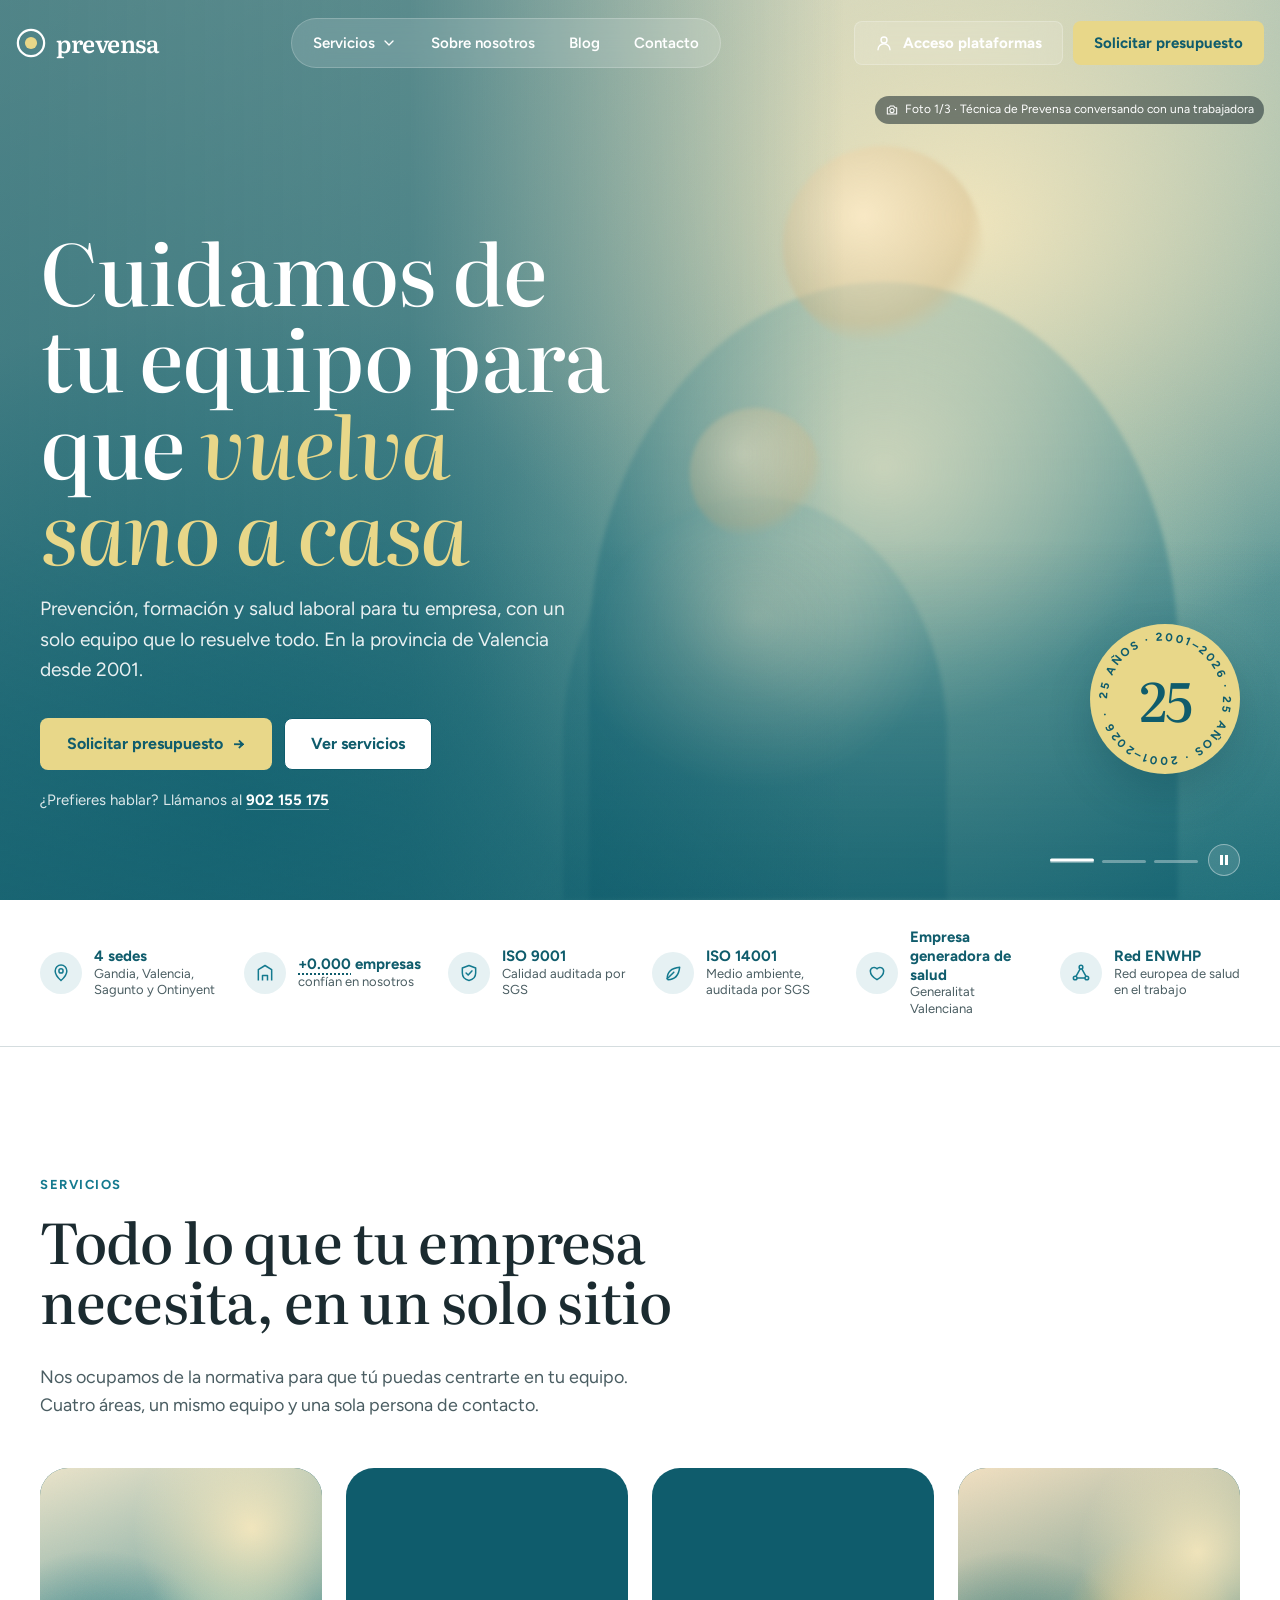
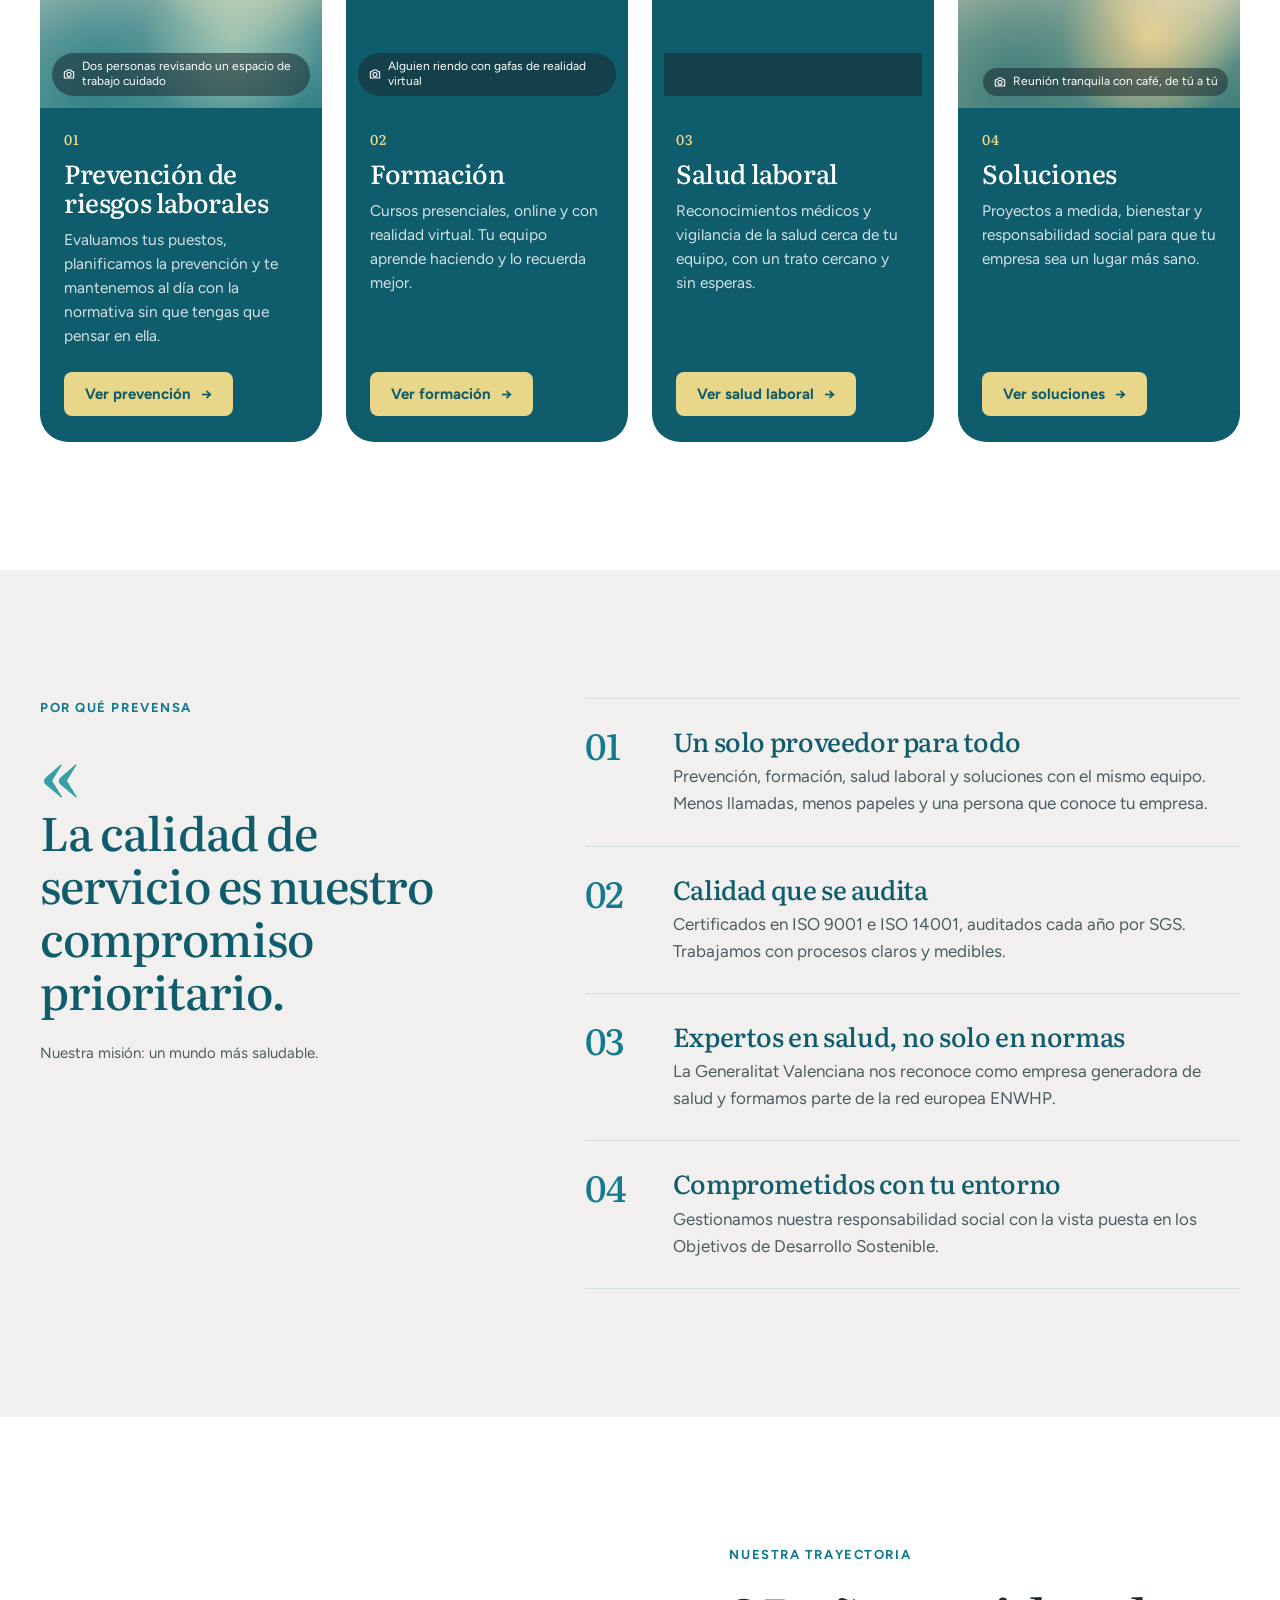
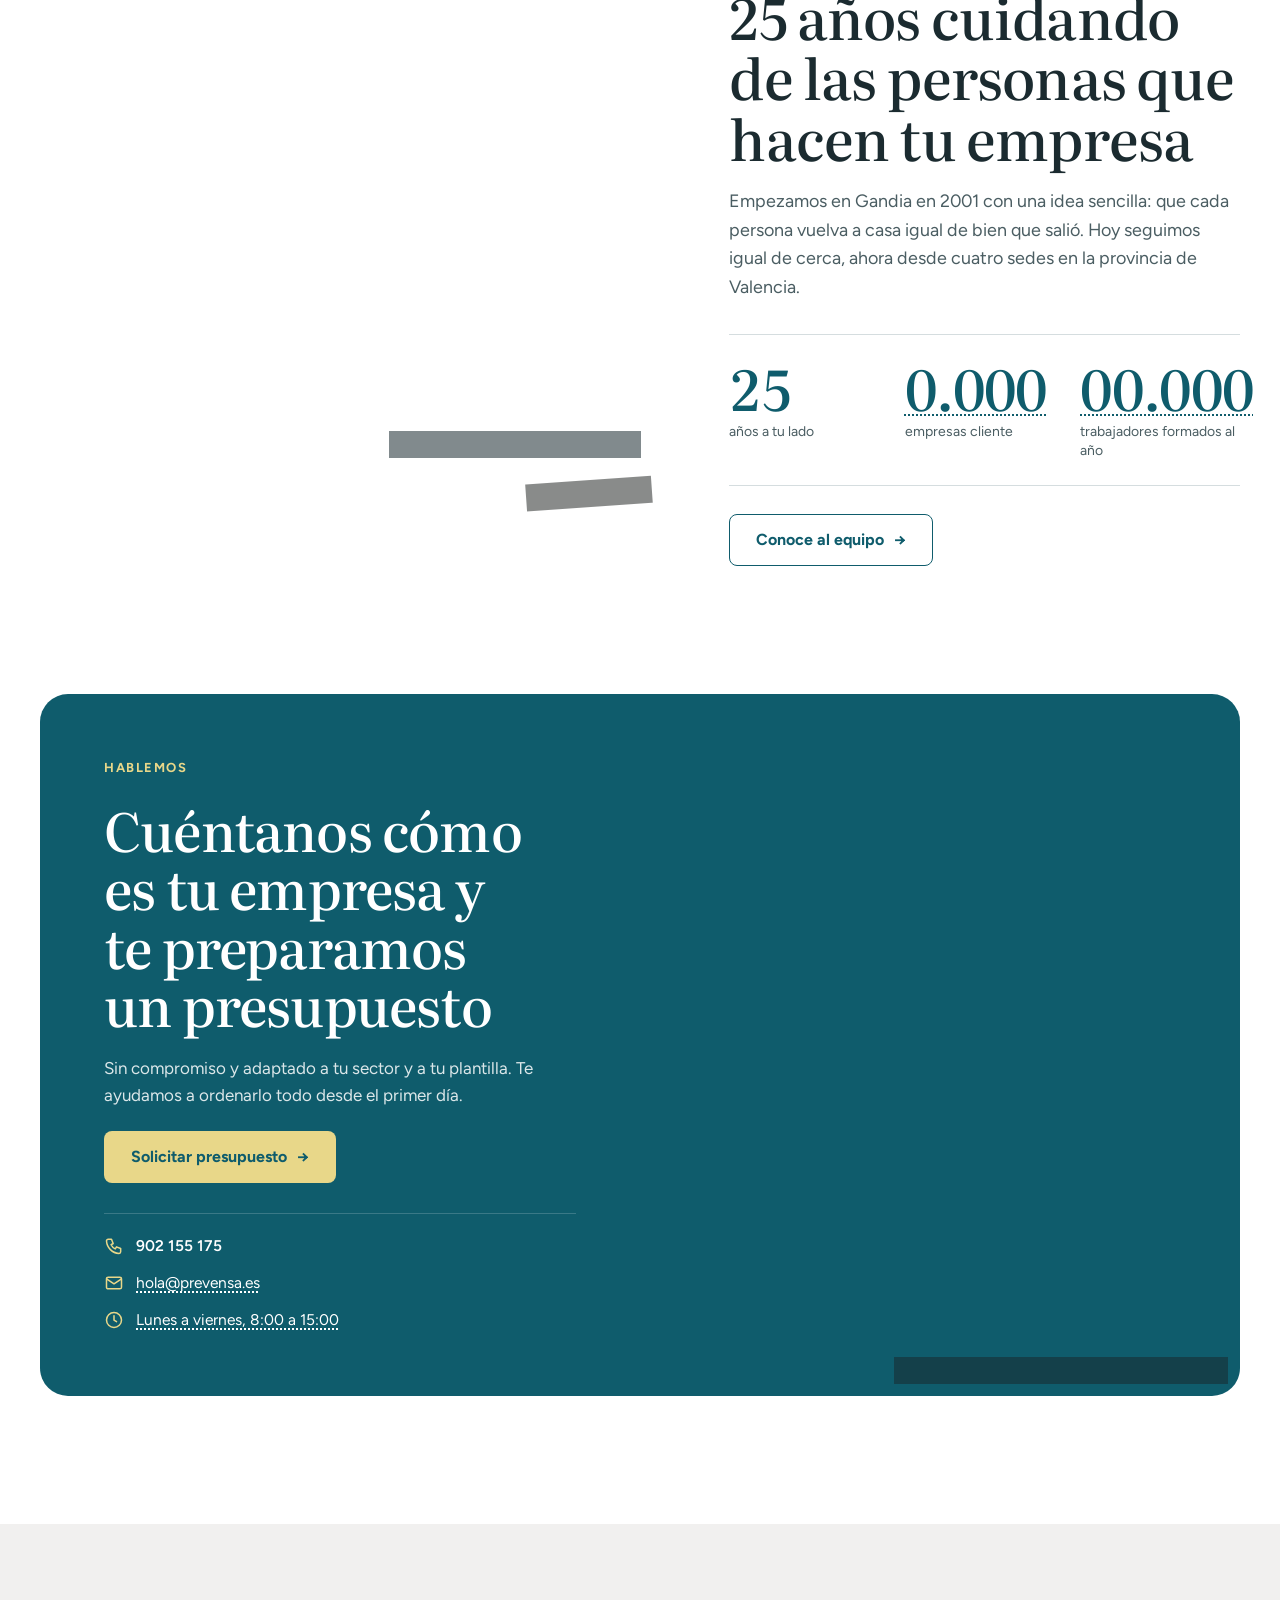
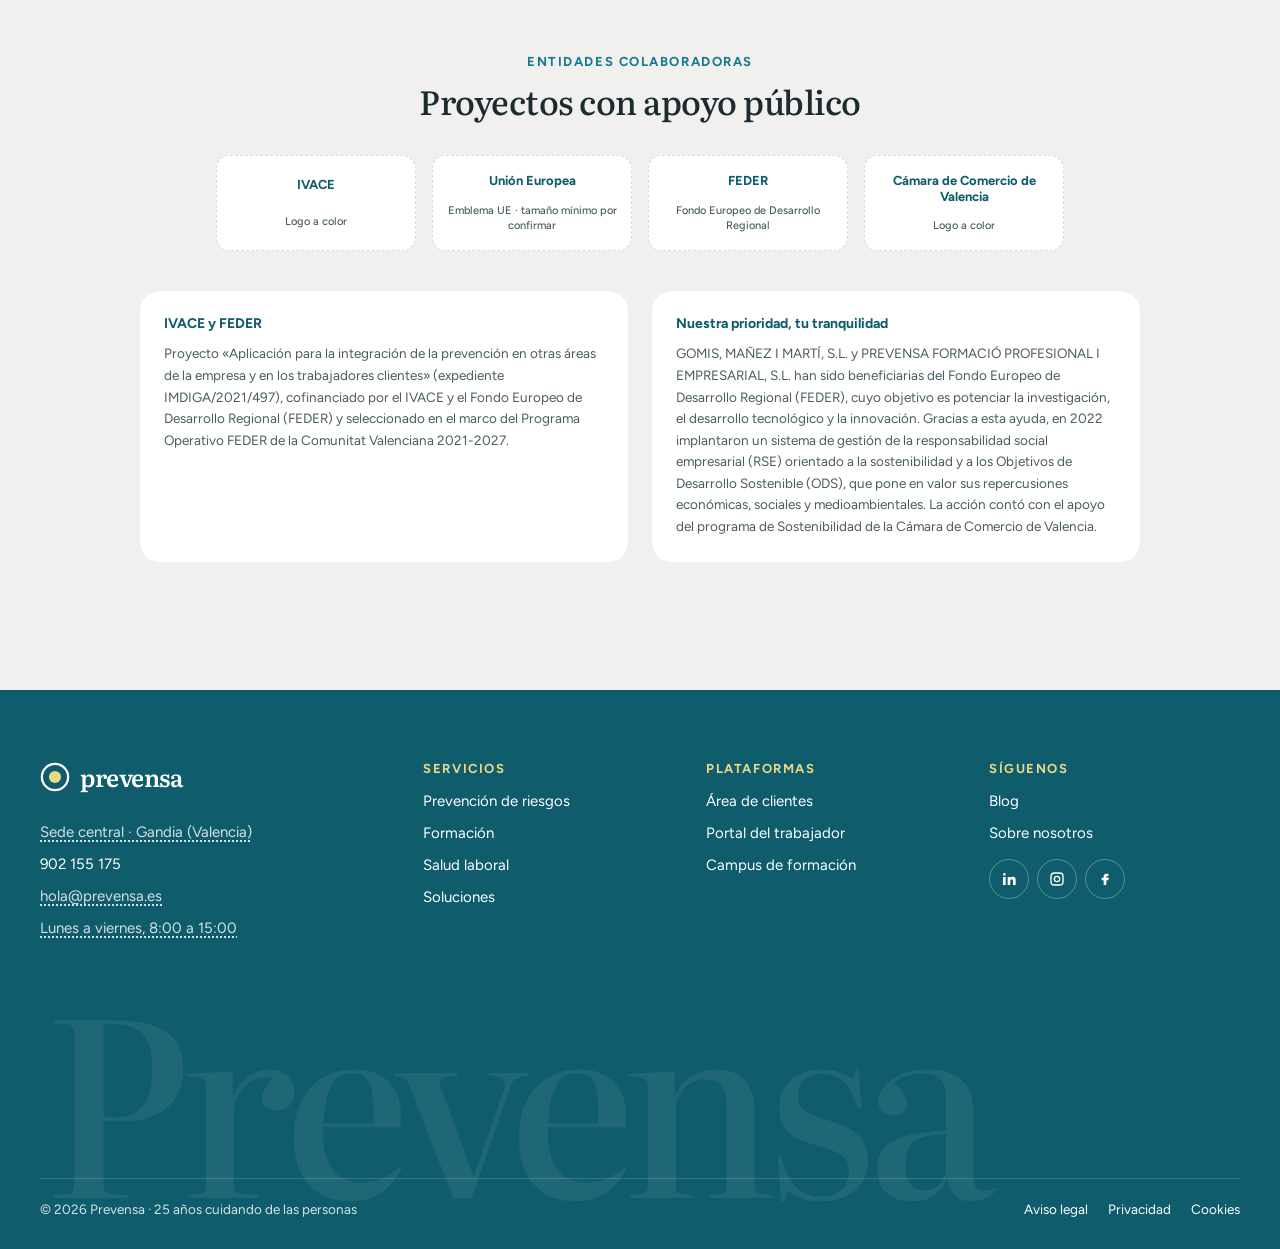
==== proyectos/prevensa/index.html @ 6b377a63 "Add Prevensa home prototype based on the new web briefing Nine-section home (header, hero carousel w" ====
<!doctype html>
<html lang="es">
<head>
<meta charset="utf-8">
<meta name="viewport" content="width=device-width, initial-scale=1, viewport-fit=cover">
<meta name="robots" content="noindex">
<title>Prevensa · Home</title>
<meta name="claude:viewport-fit-sides" content="cover">
<link rel="preconnect" href="https://fonts.googleapis.com">
<link rel="preconnect" href="https://fonts.gstatic.com" crossorigin>
<link rel="stylesheet" href="https://fonts.googleapis.com/css2?family=Literata:opsz,wght@7..72,400;7..72,500;7..72,600&family=Figtree:wght@400;500;600;700&display=swap">
<style>
/* Layout: full-bleed photo hero, then white/Hueso bands on a 1200px / 12-col grid; Petróleo blocks close the page.
   Single, brand-fixed light look (the client palette is the spec), so no dark variant. */
:root{
  --petroleo:#0F5C6C; --oceano:#147A8F; --turquesa:#359FA5; --lima:#E8D789;
  --hueso:#F1F0EF; --blanco:#FFFFFF; --texto:#1B2B30;
  --petroleo-press:#0B4652; --lima-hover:#F0E3A6; --lima-press:#DCC867;
  --azul-claro:#E6F1F3; --azul-claro-2:#CFE5E9; --texto-suave:#4A5D62;
  --linea:#D5DDDF;
  --serif:"Arpona", "Literata", Georgia, "Times New Roman", serif;
  --sans:"ArponaSans", "Figtree", system-ui, -apple-system, "Segoe UI", sans-serif;
  --r-lg:28px; --r-md:20px; --r-btn:8px;
  --wrap:1200px; --gut:24px;
  --ease:cubic-bezier(.22,.8,.24,1);
  color-scheme:light;
}
*,*::before,*::after{box-sizing:border-box}
html{scroll-behavior:smooth}
body{margin:0;background:var(--blanco);color:var(--texto);font-family:var(--sans);font-size:17px;line-height:1.6;-webkit-font-smoothing:antialiased;overflow-x:hidden}
img{max-width:100%;display:block}
a{color:inherit}
h1,h2,h3,.serif{font-family:var(--serif);font-weight:500;letter-spacing:-.015em;text-wrap:balance;margin:0;line-height:1.08}
p{margin:0}
.wrap{max-width:calc(var(--wrap) + 2*max(16px, env(safe-area-inset-left,0px)));margin:0 auto;padding-left:max(16px, env(safe-area-inset-left,0px));padding-right:max(16px, env(safe-area-inset-right,0px))}
.eyebrow{font-size:13px;font-weight:700;letter-spacing:.12em;text-transform:uppercase;color:var(--oceano)}
.section{padding-block:clamp(72px,10vw,128px)}
.h2{font-size:clamp(34px,4.6vw,56px)}
.lead{font-size:clamp(17px,1.4vw,19px);color:var(--texto-suave);max-width:58ch}
:focus-visible{outline:2px solid var(--turquesa);outline-offset:3px}
.sr-only{position:absolute;width:1px;height:1px;overflow:hidden;clip:rect(0 0 0 0);white-space:nowrap}
.tbd{text-decoration:underline dotted 1.5px;text-underline-offset:4px;cursor:help}

/* ---------- Buttons ---------- */
.btn{--h:44px;display:inline-flex;align-items:center;justify-content:center;gap:10px;height:var(--h);padding:0 20px;border-radius:var(--r-btn);border:1.5px solid transparent;font:700 15px/1 var(--sans);text-decoration:none;cursor:pointer;white-space:nowrap;transition:background-color .2s, border-color .2s, color .2s, transform .2s var(--ease)}
.btn--lg{--h:52px;padding:0 26px;font-size:16px}
.btn .arr{transition:transform .25s var(--ease)}
.btn:hover .arr{transform:translateX(4px)}
.btn--primary{background:var(--oceano);color:#fff}
.btn--primary:hover{background:var(--petroleo)}
.btn--primary:active{background:var(--petroleo-press)}
.btn--secondary{background:#fff;color:var(--petroleo);border-color:var(--petroleo)}
.btn--secondary:hover{background:var(--azul-claro)}
.btn--secondary:active{background:var(--azul-claro-2)}
.btn--lima{background:var(--lima);color:var(--petroleo)}
.btn--lima:hover{background:var(--lima-hover)}
.btn--lima:active{background:var(--lima-press)}
.btn--glass{background:rgba(255,255,255,.14);color:#fff;-webkit-backdrop-filter:blur(14px);backdrop-filter:blur(14px);border-color:rgba(255,255,255,.22)}
.btn--glass:hover{background:rgba(255,255,255,.24)}
.btn--glass:active{background:rgba(255,255,255,.32)}
.btn:disabled,.btn[aria-disabled="true"]{opacity:.45;cursor:not-allowed}
.link{color:var(--petroleo);font-weight:700;text-decoration:none;background:linear-gradient(var(--oceano),var(--oceano)) 0 100%/0 2px no-repeat;transition:background-size .3s var(--ease)}
.link:hover{background-size:100% 2px}

/* ---------- Photo placeholders (swap for <img> after the shoot) ---------- */
.ph{position:relative;overflow:hidden;isolation:isolate;
  background:
    radial-gradient(60% 70% at var(--sx,75%) var(--sy,25%), rgba(255,236,190,.85), rgba(255,236,190,0) 70%),
    radial-gradient(45% 60% at var(--bx,68%) var(--by,70%), var(--c3,#8FB7A4), transparent 70%),
    radial-gradient(70% 80% at 20% 90%, var(--c2,#3E8C8E), transparent 70%),
    linear-gradient(160deg, var(--c1,#CFD9C8), var(--c2,#3E8C8E));}
.ph::after{content:"";position:absolute;inset:0;z-index:-1;opacity:.18;mix-blend-mode:soft-light;
  background-image:url("data:image/svg+xml,%3Csvg xmlns='http://www.w3.org/2000/svg' width='160' height='160'%3E%3Cfilter id='n'%3E%3CfeTurbulence type='fractalNoise' baseFrequency='.9' numOctaves='2'/%3E%3C/filter%3E%3Crect width='100%25' height='100%25' filter='url(%23n)'/%3E%3C/svg%3E")}
.ph-tag{position:absolute;right:12px;bottom:12px;z-index:2;display:flex;align-items:center;gap:6px;max-width:calc(100% - 24px);padding:6px 10px;border-radius:999px;background:rgba(27,43,48,.55);color:#fff;font-size:12px;line-height:1.3;-webkit-backdrop-filter:blur(8px);backdrop-filter:blur(8px)}
.ph-tag svg{flex:none}
.tone-a{--c1:#E9E2C8;--c2:#2F7F86;--c3:#9CC3B0}
.tone-b{--c1:#F2E7C4;--c2:#5E9A8A;--c3:#D9CB86;--sx:30%;--sy:20%}
.tone-c{--c1:#D7E6E4;--c2:#1F6E7E;--c3:#7FB8B3;--sx:80%;--sy:15%}
.tone-d{--c1:#F1DFC0;--c2:#3D7C78;--c3:#E1C98A;--sx:85%;--sy:35%}
.tone-e{--c1:#F4D9A8;--c2:#2B6D72;--c3:#E8B985;--sx:70%;--sy:55%}

/* ---------- 01 Header ---------- */
body::before{content:"";position:fixed;inset:0 0 auto;height:env(safe-area-inset-top,0px);z-index:60;background:var(--petroleo)}
.hdr{position:fixed;top:env(safe-area-inset-top,0px);left:0;right:0;z-index:50;transition:background-color .35s, box-shadow .35s, padding .35s}
.hdr .wrap{max-width:calc(1360px + 2*max(16px, env(safe-area-inset-left,0px)));display:flex;align-items:center;justify-content:space-between;gap:16px;padding-block:18px;transition:padding .35s}
.hdr.is-solid{background:rgba(15,92,108,.92);-webkit-backdrop-filter:blur(14px);backdrop-filter:blur(14px);box-shadow:0 8px 30px rgba(11,70,82,.18)}
.hdr.is-solid .wrap{padding-block:10px}
.logo{display:inline-flex;align-items:center;gap:10px;color:#fff;text-decoration:none;font:600 24px/1 var(--serif);letter-spacing:-.02em}
.logo svg{width:30px;height:30px}
.nav-pill{display:flex;gap:2px;padding:5px;border-radius:999px;background:rgba(255,255,255,.14);-webkit-backdrop-filter:blur(14px);backdrop-filter:blur(14px);border:1px solid rgba(255,255,255,.2)}
.nav-pill > a,.nav-pill > .dd > button{display:inline-flex;align-items:center;gap:6px;height:38px;padding:0 16px;border-radius:999px;color:#fff;text-decoration:none;font:600 15px/1 var(--sans);background:none;border:0;cursor:pointer;transition:background-color .2s}
.nav-pill > a:hover,.nav-pill > .dd > button:hover,.nav-pill .dd.open > button{background:rgba(255,255,255,.18)}
.hdr-actions{display:flex;align-items:center;gap:10px}
.dd{position:relative}
.dd .chev{transition:transform .25s}
.dd.open .chev{transform:rotate(180deg)}
.dd-panel{position:absolute;top:calc(100% + 10px);left:50%;min-width:290px;padding:8px;border-radius:16px;background:#fff;color:var(--texto);box-shadow:0 20px 50px rgba(11,70,82,.25);opacity:0;visibility:hidden;transform:translate(-50%,-6px);transition:opacity .2s, transform .25s var(--ease), visibility .2s}
.dd-panel.right{left:auto;right:0;transform:translateY(-6px)}
.dd.open .dd-panel{opacity:1;visibility:visible;transform:translate(-50%,0)}
.dd.open .dd-panel.right{transform:translateY(0)}
.dd-panel a{display:flex;gap:12px;align-items:flex-start;padding:10px 12px;border-radius:10px;text-decoration:none;transition:background-color .2s}
.dd-panel a:hover{background:var(--hueso)}
.dd-panel strong{display:block;font-size:15px;color:var(--petroleo)}
.dd-panel small{display:block;font-size:13px;color:var(--texto-suave);line-height:1.4}
.dd-dot{flex:none;width:10px;height:10px;margin-top:6px;border-radius:50%;background:var(--turquesa)}
.mob-only{display:none}
.icon-btn{width:44px;padding:0}

/* mobile menu */
.mnav{position:fixed;inset:0;z-index:70;background:var(--petroleo);color:#fff;display:flex;flex-direction:column;padding:calc(env(safe-area-inset-top,0px) + 18px) max(16px, env(safe-area-inset-right,0px)) calc(env(safe-area-inset-bottom,0px) + 24px) max(16px, env(safe-area-inset-left,0px));clip-path:circle(0 at calc(100% - 40px) 40px);transition:clip-path .6s var(--ease);visibility:hidden}
.mnav.open{clip-path:circle(150% at calc(100% - 40px) 40px);visibility:visible}
.mnav-top{display:flex;justify-content:space-between;align-items:center}
.mnav ul{list-style:none;margin:40px 0 0;padding:0;display:grid;gap:4px}
.mnav ul a{display:block;padding:8px 0;color:#fff;text-decoration:none;font:500 32px/1.15 var(--serif)}
.mnav .sub{font:500 16px/1.5 var(--sans);color:rgba(255,255,255,.75);padding:4px 0 4px 16px}
.mnav-foot{margin-top:auto;display:grid;gap:10px}

/* ---------- 02 Hero ---------- */
.hero{position:relative;min-height:max(620px, min(100svh, 920px));color:#fff;overflow:hidden;background:var(--petroleo)}
.slide{position:absolute;inset:0;clip-path:circle(0% at var(--ox,78%) var(--oy,62%))}
.slide.is-active{clip-path:circle(150% at var(--ox,78%) var(--oy,62%));z-index:1}
.slide.is-entering{z-index:2;animation:reveal 1.3s var(--ease) forwards}
@keyframes reveal{from{clip-path:circle(0% at var(--ox,78%) var(--oy,62%))}to{clip-path:circle(150% at var(--ox,78%) var(--oy,62%))}}
.slide .ph{position:absolute;inset:0;transform:scale(1.08);transition:transform 7s linear}
.slide.is-active .ph,.slide.is-entering .ph{transform:scale(1)}
.slide .ph-tag{bottom:auto;top:calc(env(safe-area-inset-top,0px) + 96px);right:max(16px, env(safe-area-inset-right,0px))}
/* stand-in "subject" on the right of each hero placeholder */
.subj{position:absolute;right:8%;bottom:0;width:min(46vw,620px);aspect-ratio:1/1.05;border-radius:50% 50% 0 0/60% 60% 0 0;background:radial-gradient(70% 60% at 50% 30%, rgba(255,240,205,.55), rgba(255,240,205,0) 70%), linear-gradient(180deg, rgba(20,122,143,.25), rgba(15,92,108,.45));filter:blur(2px)}
.subj::before{content:"";position:absolute;left:50%;top:-22%;width:34%;aspect-ratio:1;transform:translateX(-50%);border-radius:50%;background:radial-gradient(circle at 40% 35%, rgba(255,236,200,.75), rgba(214,188,140,.45) 60%, rgba(214,188,140,0) 72%)}
.subj.two{right:26%;width:min(30vw,420px);opacity:.8}
.veil{position:absolute;inset:0;z-index:3;pointer-events:none;background:linear-gradient(90deg, rgba(15,92,108,.70) 0%, rgba(15,92,108,.62) 32%, rgba(15,92,108,0) 66%), linear-gradient(0deg, rgba(15,92,108,.45), rgba(15,92,108,0) 40%)}
.hero-inner{position:relative;z-index:4;min-height:inherit;display:flex;flex-direction:column;justify-content:flex-end}
.hero-inner .wrap{width:100%;padding-block:150px clamp(48px,7vw,88px)}
.hero h1{font-size:clamp(44px,6.6vw,92px);max-width:13ch;line-height:1.02}
.hero h1 em{font-style:italic;color:var(--lima)}
.hero-sub{margin-top:22px;font-size:clamp(17px,1.5vw,20px);max-width:44ch;color:rgba(255,255,255,.9)}
.hero-ctas{margin-top:32px;display:flex;flex-wrap:wrap;gap:12px}
.hero-phone{margin-top:18px;font-size:15px;color:rgba(255,255,255,.85)}
.hero-phone a{color:#fff;font-weight:700;text-decoration:none;border-bottom:1px solid rgba(255,255,255,.4)}
.hero-ctrl{position:absolute;z-index:5;left:0;right:0;bottom:24px;pointer-events:none}
.hero-ctrl .wrap{display:flex;justify-content:flex-end;align-items:center;gap:10px}
.dots{display:flex;gap:8px;pointer-events:auto}
.dots button{position:relative;width:44px;height:28px;border:0;background:none;cursor:pointer;padding:0}
.dots button::before{content:"";position:absolute;left:0;right:0;top:50%;height:3px;border-radius:3px;background:rgba(255,255,255,.35)}
.dots button span{position:absolute;left:0;top:50%;height:3px;width:0;border-radius:3px;background:#fff;transform:translateY(-50%)}
.dots button.on span{animation:fill var(--dur,6.5s) linear forwards}
.hero.paused .dots button.on span{animation-play-state:paused}
@keyframes fill{to{width:100%}}
.pause{pointer-events:auto;width:32px;height:32px;border-radius:50%;border:1px solid rgba(255,255,255,.4);background:rgba(255,255,255,.12);color:#fff;display:grid;place-items:center;cursor:pointer}
.seal{position:absolute;z-index:5;right:max(24px, calc((100vw - 1200px)/2));bottom:clamp(90px,14vh,150px);width:150px;height:150px;border-radius:50%;background:var(--lima);color:var(--petroleo);display:grid;place-items:center;box-shadow:0 18px 40px rgba(11,70,82,.3)}
.seal svg{position:absolute;inset:0;width:100%;height:100%;animation:spin 22s linear infinite}
.seal svg text{font:700 11.5px var(--sans);letter-spacing:.2em;fill:var(--petroleo);text-transform:uppercase}
.seal b{font:500 54px/1 var(--serif);letter-spacing:-.04em}
@keyframes spin{to{transform:rotate(360deg)}}

/* ---------- 03 Trust strip ---------- */
.trust{border-bottom:1px solid var(--linea)}
.trust ul{list-style:none;margin:0;padding:28px 0;display:grid;grid-template-columns:repeat(6,minmax(0,1fr));gap:24px}
.trust li{display:flex;gap:12px;align-items:center;min-width:0}
.trust .ic{flex:none;width:42px;height:42px;border-radius:50%;display:grid;place-items:center;background:var(--azul-claro);color:var(--oceano)}
.trust strong{display:block;font-size:15px;line-height:1.25;color:var(--petroleo)}
.trust small{display:block;font-size:13px;line-height:1.3;color:var(--texto-suave)}

/* ---------- 04 Services ---------- */
.sec-head{display:flex;justify-content:space-between;align-items:flex-end;gap:32px;flex-wrap:wrap;margin-bottom:48px}
.sec-head > div{display:grid;gap:14px;min-width:0}
.cards{display:grid;grid-template-columns:repeat(4,minmax(0,1fr));gap:var(--gut)}
.card{display:flex;flex-direction:column;border-radius:var(--r-lg);overflow:hidden;background:var(--petroleo);color:#fff;transition:transform .45s var(--ease), box-shadow .45s var(--ease)}
.card:hover{transform:translateY(-6px);box-shadow:0 24px 50px rgba(11,70,82,.22)}
.card-img{aspect-ratio:4/3.4;overflow:hidden}
.card-img .ph{width:100%;height:100%;transition:transform .8s var(--ease)}
.card:hover .card-img .ph{transform:scale(1.06)}
.card-body{flex:1;display:flex;flex-direction:column;gap:12px;padding:24px 24px 26px}
.card-body .num{font:500 14px/1 var(--serif);color:var(--lima);letter-spacing:.04em}
.card h3{font-size:26px;line-height:1.12}
.card p{font-size:15.5px;color:rgba(255,255,255,.82);line-height:1.55}
.card .btn{margin-top:auto;align-self:flex-start}
.card-body > p{margin-bottom:12px}

/* ---------- 05 Why ---------- */
.why{background:var(--hueso)}
.why-grid{display:grid;grid-template-columns:5fr 7fr;gap:clamp(40px,6vw,96px);align-items:start}
.quote{position:sticky;top:110px;display:grid;gap:24px}
.quote blockquote{margin:0;font:500 clamp(32px,3.6vw,48px)/1.15 var(--serif);letter-spacing:-.02em;color:var(--petroleo);text-wrap:balance}
.quote blockquote::before{content:"«";display:block;font-size:1.8em;line-height:.6;color:var(--turquesa);margin-bottom:12px}
.quote cite{font-style:normal;font-size:15px;color:var(--texto-suave)}
.diffs{list-style:none;margin:0;padding:0;display:grid;gap:0;counter-reset:d}
.diffs li{display:grid;grid-template-columns:72px 1fr;gap:16px;padding:28px 0;border-top:1px solid var(--linea);counter-increment:d}
.diffs li:last-child{border-bottom:1px solid var(--linea)}
.diffs li::before{content:counter(d,decimal-leading-zero);font:500 36px/1 var(--serif);color:var(--oceano)}
.diffs h3{font-size:26px;margin-bottom:8px;color:var(--petroleo)}
.diffs p{color:var(--texto-suave);max-width:52ch}

/* ---------- 06 Trajectory ---------- */
.traj-grid{display:grid;grid-template-columns:6fr 5fr;gap:clamp(40px,6vw,96px);align-items:center}
.traj-media{position:relative;padding:0 0 60px 0}
.traj-media .main{aspect-ratio:5/4;border-radius:var(--r-lg)}
.traj-media .old{position:absolute;right:-12px;bottom:0;width:44%;aspect-ratio:1;border-radius:var(--r-md);border:8px solid #fff;box-shadow:0 20px 40px rgba(11,70,82,.2);transform:rotate(-4deg);filter:sepia(.55) saturate(.7);transition:transform .6s var(--ease)}
.traj-media:hover .old{transform:rotate(0deg) translateY(-8px)}
.traj-media .old .ph-tag{font-size:11px}
.year-chip{position:absolute;left:20px;top:20px;padding:6px 12px;border-radius:999px;background:#fff;color:var(--petroleo);font:600 14px/1 var(--serif)}
.traj-copy{display:grid;gap:20px}
.stats{display:grid;grid-template-columns:repeat(3,minmax(0,1fr));gap:16px;margin:12px 0 8px;padding:24px 0;border-top:1px solid var(--linea);border-bottom:1px solid var(--linea)}
.stats div{min-width:0}
.stats b{display:block;font:500 clamp(40px,4.4vw,56px)/1 var(--serif);color:var(--petroleo);letter-spacing:-.03em;font-variant-numeric:tabular-nums}
.stats span{display:block;margin-top:8px;font-size:14px;line-height:1.35;color:var(--texto-suave)}

/* ---------- 07 CTA ---------- */
.cta{padding-block:0 clamp(72px,10vw,128px)}
.cta-box{display:grid;grid-template-columns:1fr 1fr;border-radius:var(--r-lg);overflow:hidden;background:var(--petroleo);color:#fff}
.cta-copy{padding:clamp(32px,5vw,72px);display:flex;flex-direction:column;gap:22px}
.cta-copy .eyebrow{color:var(--lima)}
.cta-copy h2{font-size:clamp(34px,4.2vw,54px)}
.cta-copy p{color:rgba(255,255,255,.85);max-width:42ch}
.contact-list{list-style:none;margin:8px 0 0;padding:20px 0 0;border-top:1px solid rgba(255,255,255,.18);display:grid;gap:12px;font-size:15.5px}
.contact-list li{display:flex;gap:12px;align-items:center}
.contact-list svg{flex:none;color:var(--lima)}
.contact-list a{color:#fff;text-decoration:none;font-weight:600}
.cta-photo{min-height:420px}
.cta-photo .ph{height:100%;min-height:420px}

/* ---------- 08 Entities ---------- */
.ent{background:var(--hueso)}
.ent h2{font-size:clamp(26px,2.6vw,34px);text-align:center;margin:10px 0 36px}
.ent .eyebrow{text-align:center;display:block}
.logos{display:flex;flex-wrap:wrap;justify-content:center;gap:16px;margin-bottom:40px}
.logo-slot{display:grid;place-items:center;gap:4px;width:200px;height:96px;padding:12px;border-radius:14px;background:#fff;border:1.5px dashed var(--linea);text-align:center;font-size:13px;font-weight:700;color:var(--petroleo);line-height:1.3}
.logo-slot small{font-weight:500;color:var(--texto-suave);font-size:11px}
.aids{display:grid;grid-template-columns:1fr 1fr;gap:var(--gut);max-width:1000px;margin:0 auto}
.aid{padding:24px;border-radius:var(--r-md);background:#fff;display:grid;gap:10px;align-content:start}
.aid h3{font:700 14px/1.3 var(--sans);letter-spacing:0;color:var(--petroleo)}
.aid p{font-size:13.5px;line-height:1.6;color:var(--texto-suave)}

/* ---------- 09 Footer ---------- */
.ftr{background:var(--petroleo);color:rgba(255,255,255,.82);overflow:hidden}
.ftr .wrap{padding-block:72px 28px}
.ftr-grid{display:grid;grid-template-columns:1.4fr 1fr 1fr 1fr;gap:32px}
.ftr h4{margin:0 0 14px;font:700 13px/1 var(--sans);letter-spacing:.12em;text-transform:uppercase;color:var(--lima)}
.ftr ul{list-style:none;margin:0;padding:0;display:grid;gap:8px;font-size:15px}
.ftr a{color:#fff;text-decoration:none}
.ftr a:hover{text-decoration:underline;text-underline-offset:3px}
.ftr address{font-style:normal;display:grid;gap:8px;font-size:15px}
.social{display:flex;gap:8px;margin-top:4px}
.social a{width:40px;height:40px;border-radius:50%;display:grid;place-items:center;border:1px solid rgba(255,255,255,.3)}
.social a:hover{background:rgba(255,255,255,.12);text-decoration:none}
.watermark{font:500 clamp(80px,19vw,280px)/.8 var(--serif);letter-spacing:-.05em;color:rgba(255,255,255,.07);margin:56px 0 0;user-select:none;white-space:nowrap}
.legal{display:flex;flex-wrap:wrap;justify-content:space-between;gap:12px;margin-top:-12px;padding-top:20px;border-top:1px solid rgba(255,255,255,.16);font-size:13.5px}
.legal nav{display:flex;flex-wrap:wrap;gap:20px}

/* prototype note */
.proto{transition:opacity .3s, transform .3s var(--ease);position:fixed;z-index:40;left:max(16px, env(safe-area-inset-left,0px));bottom:calc(16px + env(safe-area-inset-bottom,0px));max-width:min(340px, calc(100vw - 32px));display:flex;gap:10px;align-items:flex-start;padding:12px 14px;border-radius:14px;background:#fff;color:var(--texto);font-size:13px;line-height:1.45;box-shadow:0 12px 34px rgba(11,70,82,.22)}
.proto.off{opacity:0;transform:translateY(12px);pointer-events:none}
.proto button{flex:none;border:0;background:none;color:var(--texto-suave);cursor:pointer;font-size:18px;line-height:1;padding:0 2px}

/* reveal on scroll (content is visible at rest; motion only enhances) */
.rv{transition:transform .9s var(--ease), opacity .9s var(--ease)}
.js .rv.pre{transform:translateY(28px);opacity:.001}

/* ---------- Responsive ---------- */
@media (max-width:1180px){
  .trust ul{grid-template-columns:repeat(3,minmax(0,1fr))}
  .cards{grid-template-columns:repeat(2,minmax(0,1fr))}
  .nav-pill > a,.nav-pill > .dd > button{padding:0 12px}
}
@media (max-width:980px){
  .desk-only{display:none !important}
  .mob-only{display:inline-flex}
  .why-grid,.traj-grid,.cta-box{grid-template-columns:1fr}
  .quote{position:static}
  .ftr-grid{grid-template-columns:1fr 1fr}
  .seal{width:112px;height:112px;top:calc(env(safe-area-inset-top,0px) + 92px);bottom:auto}
  .seal b{font-size:40px}
  .seal svg text{font-size:10.5px}
  .slide .ph-tag{top:auto;bottom:70px}
}
@media (max-width:640px){
  body{font-size:16px}
  .trust ul{grid-template-columns:1fr 1fr;gap:18px 14px}
  .cards{grid-template-columns:1fr}
  .aids{grid-template-columns:1fr}
  .logos{display:grid;grid-template-columns:1fr 1fr;gap:10px}
  .logo-slot{width:auto}
  .ftr-grid{grid-template-columns:1fr}
  .veil{background:linear-gradient(0deg, rgba(15,92,108,.78) 0%, rgba(15,92,108,.62) 45%, rgba(15,92,108,0) 80%)}
  .subj{right:-10%;width:90vw;bottom:30%}
  .subj.two{display:none}
  .hero-ctas .btn{flex:1 1 100%}
  .stats b{font-size:36px}
  .diffs li{grid-template-columns:52px 1fr}
  .diffs li::before{font-size:28px}
  .traj-media .old{right:0}
  .cta-photo,.cta-photo .ph{min-height:300px}
  .logo{font-size:21px}
}
@media (prefers-reduced-motion:reduce){
  *,*::before,*::after{animation-duration:.01ms !important;animation-iteration-count:1 !important;transition-duration:.01ms !important;scroll-behavior:auto !important}
  .js .rv.pre{transform:none;opacity:1}
}
</style>
</head>
<body>

<!-- Inline icon sprite -->
<svg width="0" height="0" style="position:absolute" aria-hidden="true">
  <symbol id="i-phone" viewBox="0 0 24 24"><path fill="none" stroke="currentColor" stroke-width="1.8" stroke-linecap="round" stroke-linejoin="round" d="M5 4h4l2 5-2.5 1.5a11 11 0 0 0 5 5L15 13l5 2v4a2 2 0 0 1-2 2A16 16 0 0 1 3 6a2 2 0 0 1 2-2"/></symbol>
  <symbol id="i-user" viewBox="0 0 24 24"><g fill="none" stroke="currentColor" stroke-width="1.8" stroke-linecap="round"><circle cx="12" cy="8" r="4"/><path d="M4 21a8 8 0 0 1 16 0"/></g></symbol>
  <symbol id="i-chev" viewBox="0 0 24 24"><path fill="none" stroke="currentColor" stroke-width="2" stroke-linecap="round" stroke-linejoin="round" d="m6 9 6 6 6-6"/></symbol>
  <symbol id="i-mail" viewBox="0 0 24 24"><g fill="none" stroke="currentColor" stroke-width="1.8" stroke-linejoin="round"><rect x="3" y="5" width="18" height="14" rx="2"/><path d="m3 7 9 6 9-6"/></g></symbol>
  <symbol id="i-clock" viewBox="0 0 24 24"><g fill="none" stroke="currentColor" stroke-width="1.8" stroke-linecap="round"><circle cx="12" cy="12" r="9"/><path d="M12 7v5l3 2"/></g></symbol>
  <symbol id="i-pin" viewBox="0 0 24 24"><g fill="none" stroke="currentColor" stroke-width="1.8"><path d="M12 21s-7-6.2-7-11.5a7 7 0 0 1 14 0C19 14.8 12 21 12 21z"/><circle cx="12" cy="9.5" r="2.5"/></g></symbol>
  <symbol id="i-check" viewBox="0 0 24 24"><g fill="none" stroke="currentColor" stroke-width="1.8" stroke-linecap="round" stroke-linejoin="round"><path d="M12 3 4 6v6c0 4.5 3.4 8 8 9 4.6-1 8-4.5 8-9V6z"/><path d="m8.5 12 2.5 2.5 4.5-5"/></g></symbol>
  <symbol id="i-leaf" viewBox="0 0 24 24"><g fill="none" stroke="currentColor" stroke-width="1.8" stroke-linecap="round" stroke-linejoin="round"><path d="M5 19c0-8 5-13 15-14-1 10-6 15-14 15"/><path d="M5 19 13 11"/></g></symbol>
  <symbol id="i-heart" viewBox="0 0 24 24"><path fill="none" stroke="currentColor" stroke-width="1.8" stroke-linejoin="round" d="M12 20s-8-4.6-8-10.5A4.5 4.5 0 0 1 12 7a4.5 4.5 0 0 1 8 2.5C20 15.4 12 20 12 20z"/></symbol>
  <symbol id="i-net" viewBox="0 0 24 24"><g fill="none" stroke="currentColor" stroke-width="1.8"><circle cx="12" cy="5" r="2.2"/><circle cx="5" cy="18" r="2.2"/><circle cx="19" cy="18" r="2.2"/><path d="m11 7-5 9m7-9 5 9M7.2 18h9.6"/></g></symbol>
  <symbol id="i-build" viewBox="0 0 24 24"><g fill="none" stroke="currentColor" stroke-width="1.8" stroke-linejoin="round"><path d="M4 21V8l8-5 8 5v13"/><path d="M9 21v-6h6v6"/></g></symbol>
  <symbol id="i-cam" viewBox="0 0 24 24"><g fill="none" stroke="currentColor" stroke-width="1.8" stroke-linejoin="round"><path d="M4 8h3l2-3h6l2 3h3v11H4z"/><circle cx="12" cy="13" r="3.5"/></g></symbol>
  <symbol id="i-logo" viewBox="0 0 32 32"><circle cx="16" cy="16" r="14" fill="none" stroke="currentColor" stroke-width="2.4"/><circle cx="16" cy="16" r="6.5" fill="#E8D789"/></symbol>
</svg>

<!-- 01 · Cabecera -->
<header class="hdr" id="hdr">
  <div class="wrap">
    <a class="logo" href="#top" aria-label="Prevensa, inicio"><svg aria-hidden="true"><use href="#i-logo"/></svg>prevensa</a>

    <nav class="nav-pill desk-only" aria-label="Principal">
      <div class="dd" data-dd>
        <button type="button" aria-expanded="false" aria-controls="dd-serv">Servicios <svg width="16" height="16" class="chev" aria-hidden="true"><use href="#i-chev"/></svg></button>
        <div class="dd-panel" id="dd-serv">
          <a href="#servicios"><span class="dd-dot"></span><span><strong>Prevención de riesgos laborales</strong><small>Evaluación, planificación y normativa al día</small></span></a>
          <a href="#servicios"><span class="dd-dot"></span><span><strong>Formación</strong><small>Presencial, online y con realidad virtual</small></span></a>
          <a href="#servicios"><span class="dd-dot"></span><span><strong>Salud laboral</strong><small>Reconocimientos y vigilancia de la salud</small></span></a>
          <a href="#servicios"><span class="dd-dot"></span><span><strong>Soluciones</strong><small>Proyectos a medida para tu empresa</small></span></a>
        </div>
      </div>
      <a href="#trayectoria">Sobre nosotros</a>
      <a href="#blog">Blog</a>
      <a href="#contacto">Contacto</a>
    </nav>

    <div class="hdr-actions">
      <div class="dd desk-only" data-dd>
        <button type="button" class="btn btn--glass" aria-expanded="false" aria-controls="dd-plat"><svg width="18" height="18" aria-hidden="true"><use href="#i-user"/></svg>Acceso plataformas</button>
        <div class="dd-panel right" id="dd-plat">
          <a href="#plataformas"><span class="dd-dot"></span><span><strong>Área de clientes</strong><small>Documentación y gestión de tu empresa</small></span></a>
          <a href="#plataformas"><span class="dd-dot"></span><span><strong>Portal del trabajador</strong><small>Resultados de reconocimientos médicos</small></span></a>
          <a href="#plataformas"><span class="dd-dot"></span><span><strong>Campus de formación</strong><small>Tus cursos online y certificados</small></span></a>
        </div>
      </div>
      <a class="btn btn--lima desk-only" href="#contacto">Solicitar presupuesto</a>
      <a class="btn btn--glass icon-btn mob-only" href="tel:902155175" aria-label="Llamar al 902 155 175"><svg width="20" height="20" aria-hidden="true"><use href="#i-phone"/></svg></a>
      <button class="btn btn--glass mob-only" type="button" id="menuBtn" aria-expanded="false" aria-controls="mnav">Menú</button>
    </div>
  </div>
</header>

<!-- Mobile menu -->
<div class="mnav" id="mnav" role="dialog" aria-modal="true" aria-label="Menú">
  <div class="mnav-top">
    <span class="logo"><svg aria-hidden="true"><use href="#i-logo"/></svg>prevensa</span>
    <button class="btn btn--glass" type="button" id="menuClose">Cerrar</button>
  </div>
  <ul>
    <li><a href="#servicios">Servicios</a>
      <div class="sub">Prevención · Formación · Salud laboral · Soluciones</div></li>
    <li><a href="#trayectoria">Sobre nosotros</a></li>
    <li><a href="#blog">Blog</a></li>
    <li><a href="#contacto">Contacto</a></li>
  </ul>
  <div class="mnav-foot">
    <a class="btn btn--lima btn--lg" href="#contacto">Solicitar presupuesto <span class="arr">→</span></a>
    <a class="btn btn--glass btn--lg" href="#plataformas"><svg width="18" height="18" aria-hidden="true"><use href="#i-user"/></svg>Acceso plataformas</a>
  </div>
</div>

<main id="top">
<!-- 02 · Hero -->
<section class="hero" id="hero" aria-roledescription="carrusel" aria-label="Prevensa">
  <div class="slide is-active" style="--ox:74%;--oy:58%">
    <div class="ph tone-a"><div class="subj"></div><div class="subj two"></div></div>
    <span class="ph-tag"><svg width="14" height="14" aria-hidden="true"><use href="#i-cam"/></svg>Foto 1/3 · Técnica de Prevensa conversando con una trabajadora</span>
  </div>
  <div class="slide" style="--ox:70%;--oy:52%">
    <div class="ph tone-d"><div class="subj"></div></div>
    <span class="ph-tag"><svg width="14" height="14" aria-hidden="true"><use href="#i-cam"/></svg>Foto 2/3 · Trabajadora en una pausa relajada, luz de tarde</span>
  </div>
  <div class="slide" style="--ox:78%;--oy:62%">
    <div class="ph tone-c"><div class="subj"></div><div class="subj two"></div></div>
    <span class="ph-tag"><svg width="14" height="14" aria-hidden="true"><use href="#i-cam"/></svg>Foto 3/3 · Charla cercana en el puesto de trabajo</span>
  </div>
  <div class="veil"></div>

  <div class="hero-inner">
    <div class="wrap">
      <h1>Cuidamos de tu equipo para que <em>vuelva sano a casa</em></h1>
      <p class="hero-sub">Prevención, formación y salud laboral para tu empresa, con un solo equipo que lo resuelve todo. En la provincia de Valencia desde 2001.</p>
      <div class="hero-ctas">
        <a class="btn btn--lima btn--lg" href="#contacto">Solicitar presupuesto <span class="arr">→</span></a>
        <a class="btn btn--secondary btn--lg" href="#servicios">Ver servicios</a>
      </div>
      <p class="hero-phone">¿Prefieres hablar? Llámanos al <a href="tel:902155175">902 155 175</a></p>
    </div>
  </div>

  <div class="seal" aria-label="25 años, 2001–2026">
    <svg viewBox="0 0 150 150" aria-hidden="true"><defs><path id="ring" d="M75 75m-58 0a58 58 0 1 1 116 0a58 58 0 1 1-116 0"/></defs><text><textPath href="#ring">25 años · 2001–2026 · 25 años · 2001–2026 ·</textPath></text></svg>
    <b aria-hidden="true">25</b>
  </div>

  <div class="hero-ctrl">
    <div class="wrap">
      <div class="dots" role="tablist" aria-label="Elegir foto">
        <button type="button" role="tab" aria-label="Foto 1" class="on"><span></span></button>
        <button type="button" role="tab" aria-label="Foto 2"><span></span></button>
        <button type="button" role="tab" aria-label="Foto 3"><span></span></button>
      </div>
      <button class="pause" type="button" id="pauseBtn" aria-label="Pausar carrusel"><svg width="12" height="12" viewBox="0 0 12 12" aria-hidden="true"><path id="pauseIco" fill="currentColor" d="M2 1h3v10H2zM7 1h3v10H7z"/></svg></button>
    </div>
  </div>
</section>

<!-- 03 · Franja de confianza -->
<section class="trust" aria-label="Por qué confiar en Prevensa">
  <div class="wrap">
    <ul>
      <li><span class="ic"><svg width="20" height="20" aria-hidden="true"><use href="#i-pin"/></svg></span><span><strong>4 sedes</strong><small>Gandia, Valencia, Sagunto y Ontinyent</small></span></li>
      <li><span class="ic"><svg width="20" height="20" aria-hidden="true"><use href="#i-build"/></svg></span><span><strong><span class="tbd" title="Dato pendiente de confirmar">+0.000</span> empresas</strong><small>confían en nosotros</small></span></li>
      <li><span class="ic"><svg width="20" height="20" aria-hidden="true"><use href="#i-check"/></svg></span><span><strong>ISO 9001</strong><small>Calidad auditada por SGS</small></span></li>
      <li><span class="ic"><svg width="20" height="20" aria-hidden="true"><use href="#i-leaf"/></svg></span><span><strong>ISO 14001</strong><small>Medio ambiente, auditada por SGS</small></span></li>
      <li><span class="ic"><svg width="20" height="20" aria-hidden="true"><use href="#i-heart"/></svg></span><span><strong>Empresa generadora de salud</strong><small>Generalitat Valenciana</small></span></li>
      <li><span class="ic"><svg width="20" height="20" aria-hidden="true"><use href="#i-net"/></svg></span><span><strong>Red ENWHP</strong><small>Red europea de salud en el trabajo</small></span></li>
    </ul>
  </div>
</section>

<!-- 04 · Servicios -->
<section class="section" id="servicios">
  <div class="wrap">
    <div class="sec-head rv">
      <div>
        <span class="eyebrow">Servicios</span>
        <h2 class="h2">Todo lo que tu empresa necesita, en un solo sitio</h2>
      </div>
      <p class="lead">Nos ocupamos de la normativa para que tú puedas centrarte en tu equipo. Cuatro áreas, un mismo equipo y una sola persona de contacto.</p>
    </div>
    <div class="cards">
      <article class="card rv">
        <div class="card-img"><div class="ph tone-a"><span class="ph-tag"><svg width="14" height="14" aria-hidden="true"><use href="#i-cam"/></svg>Dos personas revisando un espacio de trabajo cuidado</span></div></div>
        <div class="card-body">
          <span class="num">01</span>
          <h3>Prevención de riesgos laborales</h3>
          <p>Evaluamos tus puestos, planificamos la prevención y te mantenemos al día con la normativa sin que tengas que pensar en ella.</p>
          <a class="btn btn--lima" href="#servicios">Ver prevención <span class="arr">→</span></a>
        </div>
      </article>
      <article class="card rv">
        <div class="card-img"><div class="ph tone-b"><span class="ph-tag"><svg width="14" height="14" aria-hidden="true"><use href="#i-cam"/></svg>Alguien riendo con gafas de realidad virtual</span></div></div>
        <div class="card-body">
          <span class="num">02</span>
          <h3>Formación</h3>
          <p>Cursos presenciales, online y con realidad virtual. Tu equipo aprende haciendo y lo recuerda mejor.</p>
          <a class="btn btn--lima" href="#servicios">Ver formación <span class="arr">→</span></a>
        </div>
      </article>
      <article class="card rv">
        <div class="card-img"><div class="ph tone-c"><span class="ph-tag"><svg width="14" height="14" aria-hidden="true"><use href="#i-cam"/></svg>Consulta amable de vigilancia de la salud</span></div></div>
        <div class="card-body">
          <span class="num">03</span>
          <h3>Salud laboral</h3>
          <p>Reconocimientos médicos y vigilancia de la salud cerca de tu equipo, con un trato cercano y sin esperas.</p>
          <a class="btn btn--lima" href="#servicios">Ver salud laboral <span class="arr">→</span></a>
        </div>
      </article>
      <article class="card rv">
        <div class="card-img"><div class="ph tone-d"><span class="ph-tag"><svg width="14" height="14" aria-hidden="true"><use href="#i-cam"/></svg>Reunión tranquila con café, de tú a tú</span></div></div>
        <div class="card-body">
          <span class="num">04</span>
          <h3>Soluciones</h3>
          <p>Proyectos a medida, bienestar y responsabilidad social para que tu empresa sea un lugar más sano.</p>
          <a class="btn btn--lima" href="#servicios">Ver soluciones <span class="arr">→</span></a>
        </div>
      </article>
    </div>
  </div>
</section>

<!-- 05 · Por qué Prevensa -->
<section class="section why" aria-labelledby="why-h">
  <div class="wrap why-grid">
    <div class="quote rv">
      <span class="eyebrow" id="why-h">Por qué Prevensa</span>
      <blockquote>La calidad de servicio es nuestro compromiso prioritario.</blockquote>
      <cite>Nuestra misión: un mundo más saludable.</cite>
    </div>
    <ol class="diffs">
      <li class="rv"><div><h3>Un solo proveedor para todo</h3><p>Prevención, formación, salud laboral y soluciones con el mismo equipo. Menos llamadas, menos papeles y una persona que conoce tu empresa.</p></div></li>
      <li class="rv"><div><h3>Calidad que se audita</h3><p>Certificados en ISO 9001 e ISO 14001, auditados cada año por SGS. Trabajamos con procesos claros y medibles.</p></div></li>
      <li class="rv"><div><h3>Expertos en salud, no solo en normas</h3><p>La Generalitat Valenciana nos reconoce como empresa generadora de salud y formamos parte de la red europea ENWHP.</p></div></li>
      <li class="rv"><div><h3>Comprometidos con tu entorno</h3><p>Gestionamos nuestra responsabilidad social con la vista puesta en los Objetivos de Desarrollo Sostenible.</p></div></li>
    </ol>
  </div>
</section>

<!-- 06 · Trayectoria -->
<section class="section" id="trayectoria">
  <div class="wrap traj-grid">
    <div class="traj-media rv">
      <div class="ph tone-e main"><span class="ph-tag"><svg width="14" height="14" aria-hidden="true"><use href="#i-cam"/></svg>Equipo de Prevensa riendo, en exterior</span></div>
      <div class="ph tone-b old"><span class="year-chip">2001</span><span class="ph-tag"><svg width="12" height="12" aria-hidden="true"><use href="#i-cam"/></svg>Foto de los inicios</span></div>
    </div>
    <div class="traj-copy rv">
      <span class="eyebrow">Nuestra trayectoria</span>
      <h2 class="h2">25 años cuidando de las personas que hacen tu empresa</h2>
      <p class="lead">Empezamos en Gandia en 2001 con una idea sencilla: que cada persona vuelva a casa igual de bien que salió. Hoy seguimos igual de cerca, ahora desde cuatro sedes en la provincia de Valencia.</p>
      <div class="stats">
        <div><b data-count="25">25</b><span>años a tu lado</span></div>
        <div><b class="tbd" title="Dato pendiente de confirmar">0.000</b><span>empresas cliente</span></div>
        <div><b class="tbd" title="Dato pendiente de confirmar">00.000</b><span>trabajadores formados al año</span></div>
      </div>
      <div><a class="btn btn--secondary btn--lg" href="#trayectoria">Conoce al equipo <span class="arr">→</span></a></div>
    </div>
  </div>
</section>

<!-- 07 · Llamada a la acción -->
<section class="cta" id="contacto">
  <div class="wrap">
    <div class="cta-box rv">
      <div class="cta-copy">
        <span class="eyebrow">Hablemos</span>
        <h2>Cuéntanos cómo es tu empresa y te preparamos un presupuesto</h2>
        <p>Sin compromiso y adaptado a tu sector y a tu plantilla. Te ayudamos a ordenarlo todo desde el primer día.</p>
        <div><a class="btn btn--lima btn--lg" href="#contacto">Solicitar presupuesto <span class="arr">→</span></a></div>
        <ul class="contact-list">
          <li><svg width="20" height="20" aria-hidden="true"><use href="#i-phone"/></svg><a href="tel:902155175">902 155 175</a></li>
          <li><svg width="20" height="20" aria-hidden="true"><use href="#i-mail"/></svg><span class="tbd" title="Correo pendiente de confirmar">hola@prevensa.es</span></li>
          <li><svg width="20" height="20" aria-hidden="true"><use href="#i-clock"/></svg><span class="tbd" title="Horario pendiente de confirmar">Lunes a viernes, 8:00 a 15:00</span></li>
        </ul>
      </div>
      <div class="cta-photo"><div class="ph tone-e" style="--sx:85%;--sy:30%"><span class="ph-tag"><svg width="14" height="14" aria-hidden="true"><use href="#i-cam"/></svg>«Volver a casa»: llegada al atardecer, abrazo en familia</span></div></div>
    </div>
  </div>
</section>

<!-- 08 · Entidades colaboradoras -->
<section class="section ent" aria-labelledby="ent-h">
  <div class="wrap">
    <span class="eyebrow">Entidades colaboradoras</span>
    <h2 id="ent-h">Proyectos con apoyo público</h2>
    <div class="logos">
      <div class="logo-slot">IVACE<small>Logo a color</small></div>
      <div class="logo-slot">Unión Europea<small>Emblema UE · tamaño mínimo por confirmar</small></div>
      <div class="logo-slot">FEDER<small>Fondo Europeo de Desarrollo Regional</small></div>
      <div class="logo-slot">Cámara de Comercio de Valencia<small>Logo a color</small></div>
    </div>
    <div class="aids">
      <div class="aid">
        <h3>IVACE y FEDER</h3>
        <p>Proyecto «Aplicación para la integración de la prevención en otras áreas de la empresa y en los trabajadores clientes» (expediente IMDIGA/2021/497), cofinanciado por el IVACE y el Fondo Europeo de Desarrollo Regional (FEDER) y seleccionado en el marco del Programa Operativo FEDER de la Comunitat Valenciana 2021-2027.</p>
      </div>
      <div class="aid">
        <h3>Nuestra prioridad, tu tranquilidad</h3>
        <p>GOMIS, MAÑEZ I MARTÍ, S.L. y PREVENSA FORMACIÓ PROFESIONAL I EMPRESARIAL, S.L. han sido beneficiarias del Fondo Europeo de Desarrollo Regional (FEDER), cuyo objetivo es potenciar la investigación, el desarrollo tecnológico y la innovación. Gracias a esta ayuda, en 2022 implantaron un sistema de gestión de la responsabilidad social empresarial (RSE) orientado a la sostenibilidad y a los Objetivos de Desarrollo Sostenible (ODS), que pone en valor sus repercusiones económicas, sociales y medioambientales. La acción contó con el apoyo del programa de Sostenibilidad de la Cámara de Comercio de Valencia.</p>
      </div>
    </div>
  </div>
</section>
</main>

<!-- 09 · Pie -->
<footer class="ftr" id="blog">
  <div class="wrap">
    <div class="ftr-grid">
      <div>
        <a class="logo" href="#top"><svg aria-hidden="true"><use href="#i-logo"/></svg>prevensa</a>
        <address style="margin-top:20px">
          <span class="tbd" title="Dirección pendiente de confirmar">Sede central · Gandia (Valencia)</span>
          <a href="tel:902155175">902 155 175</a>
          <span class="tbd" title="Correo pendiente de confirmar">hola@prevensa.es</span>
          <span class="tbd" title="Horario pendiente de confirmar">Lunes a viernes, 8:00 a 15:00</span>
        </address>
      </div>
      <div>
        <h4>Servicios</h4>
        <ul><li><a href="#servicios">Prevención de riesgos</a></li><li><a href="#servicios">Formación</a></li><li><a href="#servicios">Salud laboral</a></li><li><a href="#servicios">Soluciones</a></li></ul>
      </div>
      <div id="plataformas">
        <h4>Plataformas</h4>
        <ul><li><a href="#plataformas">Área de clientes</a></li><li><a href="#plataformas">Portal del trabajador</a></li><li><a href="#plataformas">Campus de formación</a></li></ul>
      </div>
      <div>
        <h4>Síguenos</h4>
        <ul><li><a href="#blog">Blog</a></li><li><a href="#trayectoria">Sobre nosotros</a></li></ul>
        <div class="social" style="margin-top:14px">
          <a href="#" aria-label="LinkedIn"><svg width="16" height="16" viewBox="0 0 24 24" aria-hidden="true"><path fill="currentColor" d="M5 3a2 2 0 1 1 0 4 2 2 0 0 1 0-4zM3 9h4v12H3zm7 0h3.8v1.7c.6-1 1.9-2 3.9-2 4 0 4.3 2.6 4.3 6V21h-4v-5.6c0-1.4 0-3.1-1.9-3.1s-2.2 1.5-2.2 3V21H10z"/></svg></a>
          <a href="#" aria-label="Instagram"><svg width="16" height="16" viewBox="0 0 24 24" aria-hidden="true"><g fill="none" stroke="currentColor" stroke-width="2"><rect x="3" y="3" width="18" height="18" rx="5"/><circle cx="12" cy="12" r="4"/></g></svg></a>
          <a href="#" aria-label="Facebook"><svg width="16" height="16" viewBox="0 0 24 24" aria-hidden="true"><path fill="currentColor" d="M14 8h3V4h-3a4 4 0 0 0-4 4v2H7v4h3v7h4v-7h3l1-4h-4V8z"/></svg></a>
        </div>
      </div>
    </div>
    <p class="watermark" aria-hidden="true">Prevensa</p>
    <div class="legal">
      <span>© 2026 Prevensa · 25 años cuidando de las personas</span>
      <nav aria-label="Legal"><a href="#">Aviso legal</a><a href="#">Privacidad</a><a href="#">Cookies</a></nav>
    </div>
  </div>
</footer>

<aside class="proto off" id="proto" aria-label="Nota del prototipo">
  <span><strong>Prototipo de la home.</strong> Las fotos son huecos con la indicación de la sesión, la tipografía es provisional (sustituye a Arpona) y los datos con <span class="tbd">subrayado punteado</span> están pendientes de confirmar.</span>
  <button type="button" aria-label="Cerrar nota" id="protoClose">×</button>
</aside>

<script>
(function(){
  document.documentElement.classList.add('js');
  var reduce = window.matchMedia('(prefers-reduced-motion: reduce)').matches;

  // Header turns solid after the hero
  var hdr = document.getElementById('hdr'), hero = document.getElementById('hero');
  var proto = document.getElementById('proto');
  function onScroll(){ var past = window.scrollY > hero.offsetHeight - 90; hdr.classList.toggle('is-solid', past); proto.classList.toggle('off', !past); }
  window.addEventListener('scroll', onScroll, {passive:true}); onScroll();

  // Dropdowns (click + keyboard, close on outside / Esc)
  var dds = [].slice.call(document.querySelectorAll('[data-dd]'));
  function closeAll(except){ dds.forEach(function(d){ if(d!==except){ d.classList.remove('open'); d.querySelector('button').setAttribute('aria-expanded','false'); } }); }
  dds.forEach(function(d){
    var b = d.querySelector('button');
    b.addEventListener('click', function(e){ e.stopPropagation(); var o = !d.classList.contains('open'); closeAll(d); d.classList.toggle('open', o); b.setAttribute('aria-expanded', o); });
    d.querySelectorAll('.dd-panel a').forEach(function(a){ a.addEventListener('click', function(){ closeAll(); }); });
  });
  document.addEventListener('click', function(){ closeAll(); });
  document.addEventListener('keydown', function(e){ if(e.key==='Escape'){ closeAll(); closeMenu(); } });

  // Mobile menu
  var mnav = document.getElementById('mnav'), menuBtn = document.getElementById('menuBtn');
  function openMenu(){ mnav.classList.add('open'); menuBtn.setAttribute('aria-expanded','true'); document.body.style.overflow='hidden'; setTimeout(function(){ document.getElementById('menuClose').focus(); }, 50); }
  function closeMenu(){ if(!mnav.classList.contains('open')) return; mnav.classList.remove('open'); menuBtn.setAttribute('aria-expanded','false'); document.body.style.overflow=''; menuBtn.focus(); }
  menuBtn.addEventListener('click', openMenu);
  document.getElementById('menuClose').addEventListener('click', closeMenu);
  mnav.querySelectorAll('a').forEach(function(a){ a.addEventListener('click', closeMenu); });

  // Hero carousel: expanding-circle transition, text stays put
  var slides = [].slice.call(hero.querySelectorAll('.slide'));
  var dots = [].slice.call(hero.querySelectorAll('.dots button'));
  var pauseBtn = document.getElementById('pauseBtn'), pauseIco = document.getElementById('pauseIco');
  var cur = 0, DUR = 6500, timer = null, paused = reduce, busy = false;
  hero.style.setProperty('--dur', DUR+'ms');
  function setDot(i){ dots.forEach(function(d,k){ d.classList.remove('on'); d.setAttribute('aria-selected', k===i); }); void dots[i].offsetWidth; dots[i].classList.add('on'); }
  function go(i){
    if(i===cur || busy) return;
    var prev = slides[cur], next = slides[i];
    if(reduce){ prev.classList.remove('is-active'); next.classList.add('is-active'); cur=i; setDot(i); return; }
    busy = true;
    next.classList.add('is-entering');
    setDot(i);
    setTimeout(function(){ prev.classList.remove('is-active'); next.classList.add('is-active'); next.classList.remove('is-entering'); busy=false; }, 1300);
    cur = i;
  }
  function schedule(){ clearTimeout(timer); if(!paused) timer = setTimeout(function(){ go((cur+1)%slides.length); schedule(); }, DUR); }
  dots.forEach(function(d,i){ d.addEventListener('click', function(){ go(i); schedule(); }); });
  function setPaused(p){ paused=p; hero.classList.toggle('paused', p); pauseBtn.setAttribute('aria-label', p?'Reanudar carrusel':'Pausar carrusel'); pauseIco.setAttribute('d', p?'M3 1l8 5-8 5z':'M2 1h3v10H2zM7 1h3v10H7z'); schedule(); }
  pauseBtn.addEventListener('click', function(){ setPaused(!paused); });
  setDot(0); setPaused(paused);
  document.addEventListener('visibilitychange', function(){ if(document.hidden) clearTimeout(timer); else schedule(); });

  // Scroll reveal: elements are visible by default; only those below the fold get the pre-state
  if(!reduce && 'IntersectionObserver' in window){
    var els = [].slice.call(document.querySelectorAll('.rv'));
    var io = new IntersectionObserver(function(ents){
      ents.forEach(function(en){ if(en.isIntersecting){ var el=en.target, sib=[].slice.call(el.parentNode.children).filter(function(c){return c.classList.contains('rv');}); el.style.transitionDelay = (Math.max(0, sib.indexOf(el))*90)+'ms'; el.classList.remove('pre'); io.unobserve(el); } });
    }, {rootMargin:'0px 0px -8% 0px'});
    els.forEach(function(el){ if(el.getBoundingClientRect().top > window.innerHeight){ el.classList.add('pre'); io.observe(el); } });
  }

  // Count-up for the anniversary figure
  var c = document.querySelector('[data-count]');
  if(c && !reduce && 'IntersectionObserver' in window){
    var target = +c.dataset.count;
    var cio = new IntersectionObserver(function(ents){
      if(!ents[0].isIntersecting) return; cio.disconnect();
      var t0 = performance.now();
      (function step(t){ var p = Math.min(1,(t-t0)/1400), e = 1-Math.pow(1-p,3); c.textContent = Math.round(target*e); if(p<1) requestAnimationFrame(step); })(t0);
    });
    if(c.getBoundingClientRect().top > window.innerHeight){ c.textContent='0'; cio.observe(c); }
  }

  document.getElementById('protoClose').addEventListener('click', function(){ document.getElementById('proto').hidden = true; });
})();
</script>
</body>
</html>
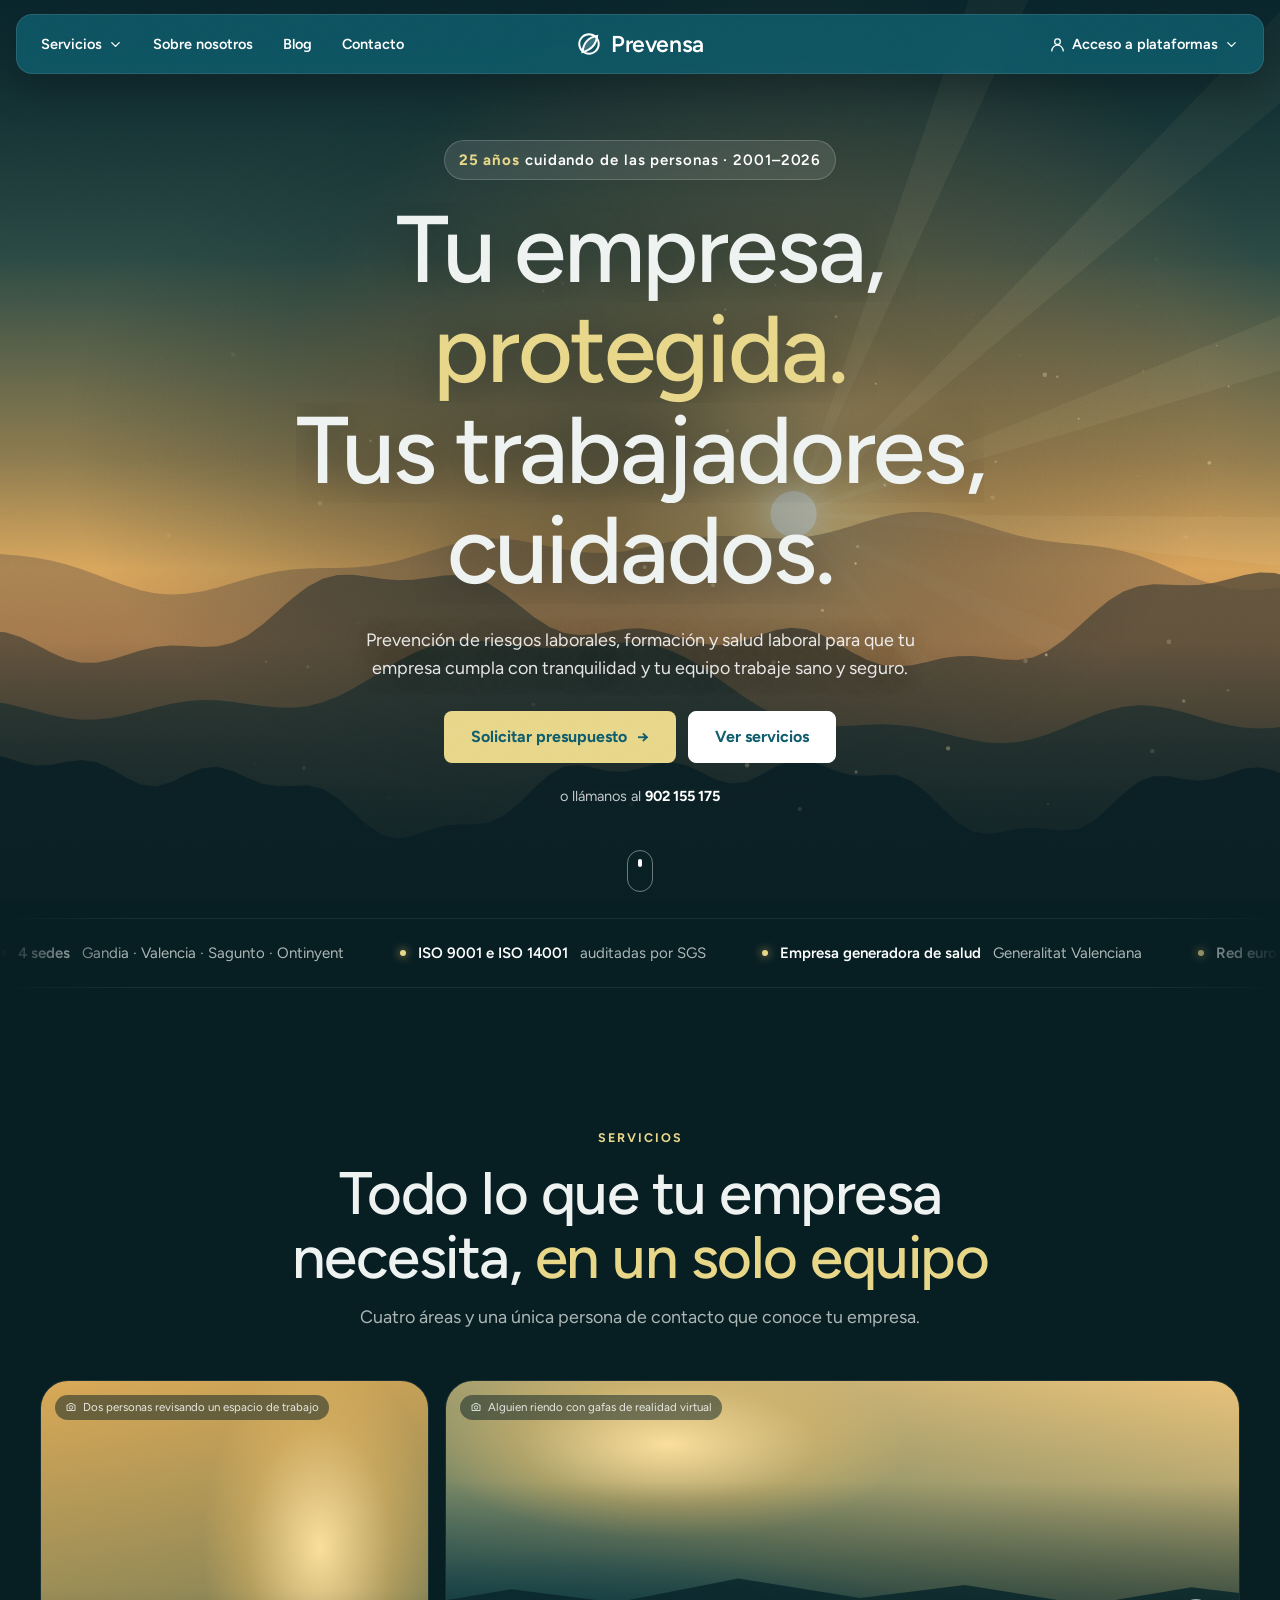
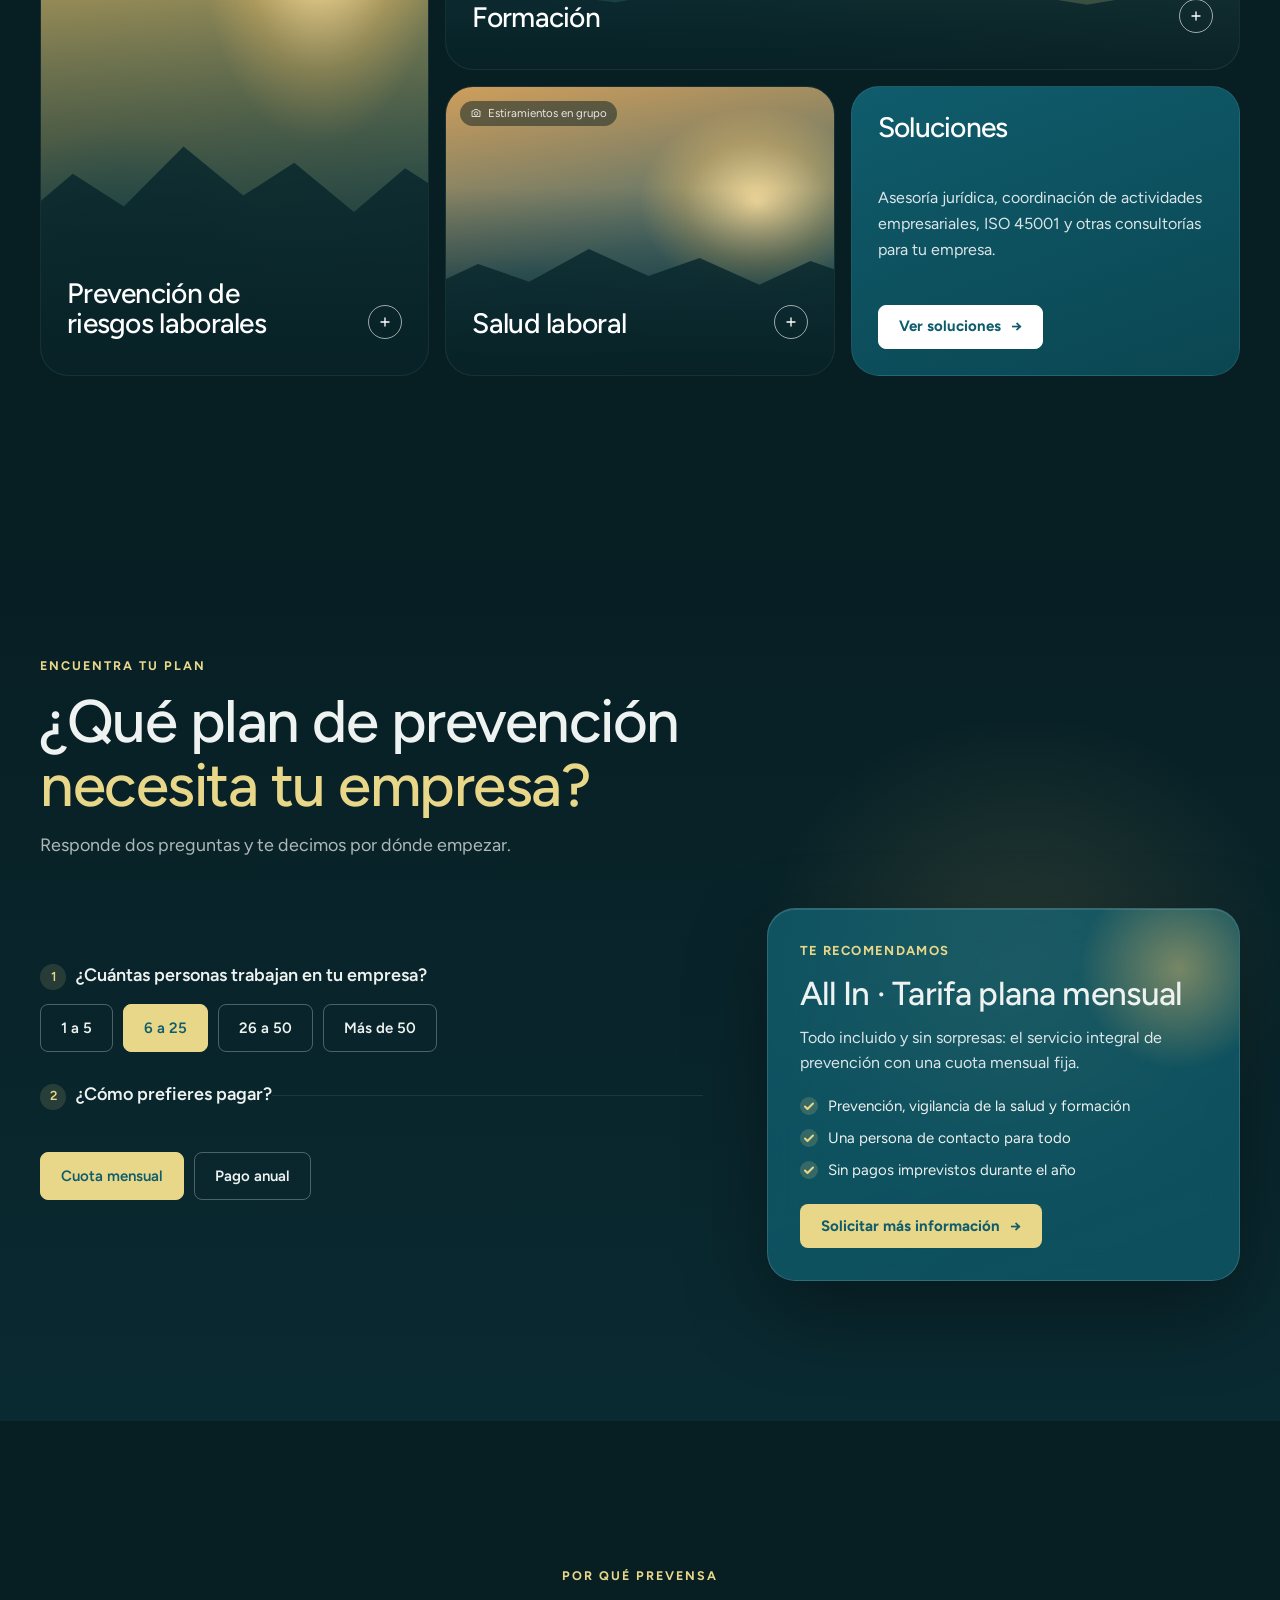
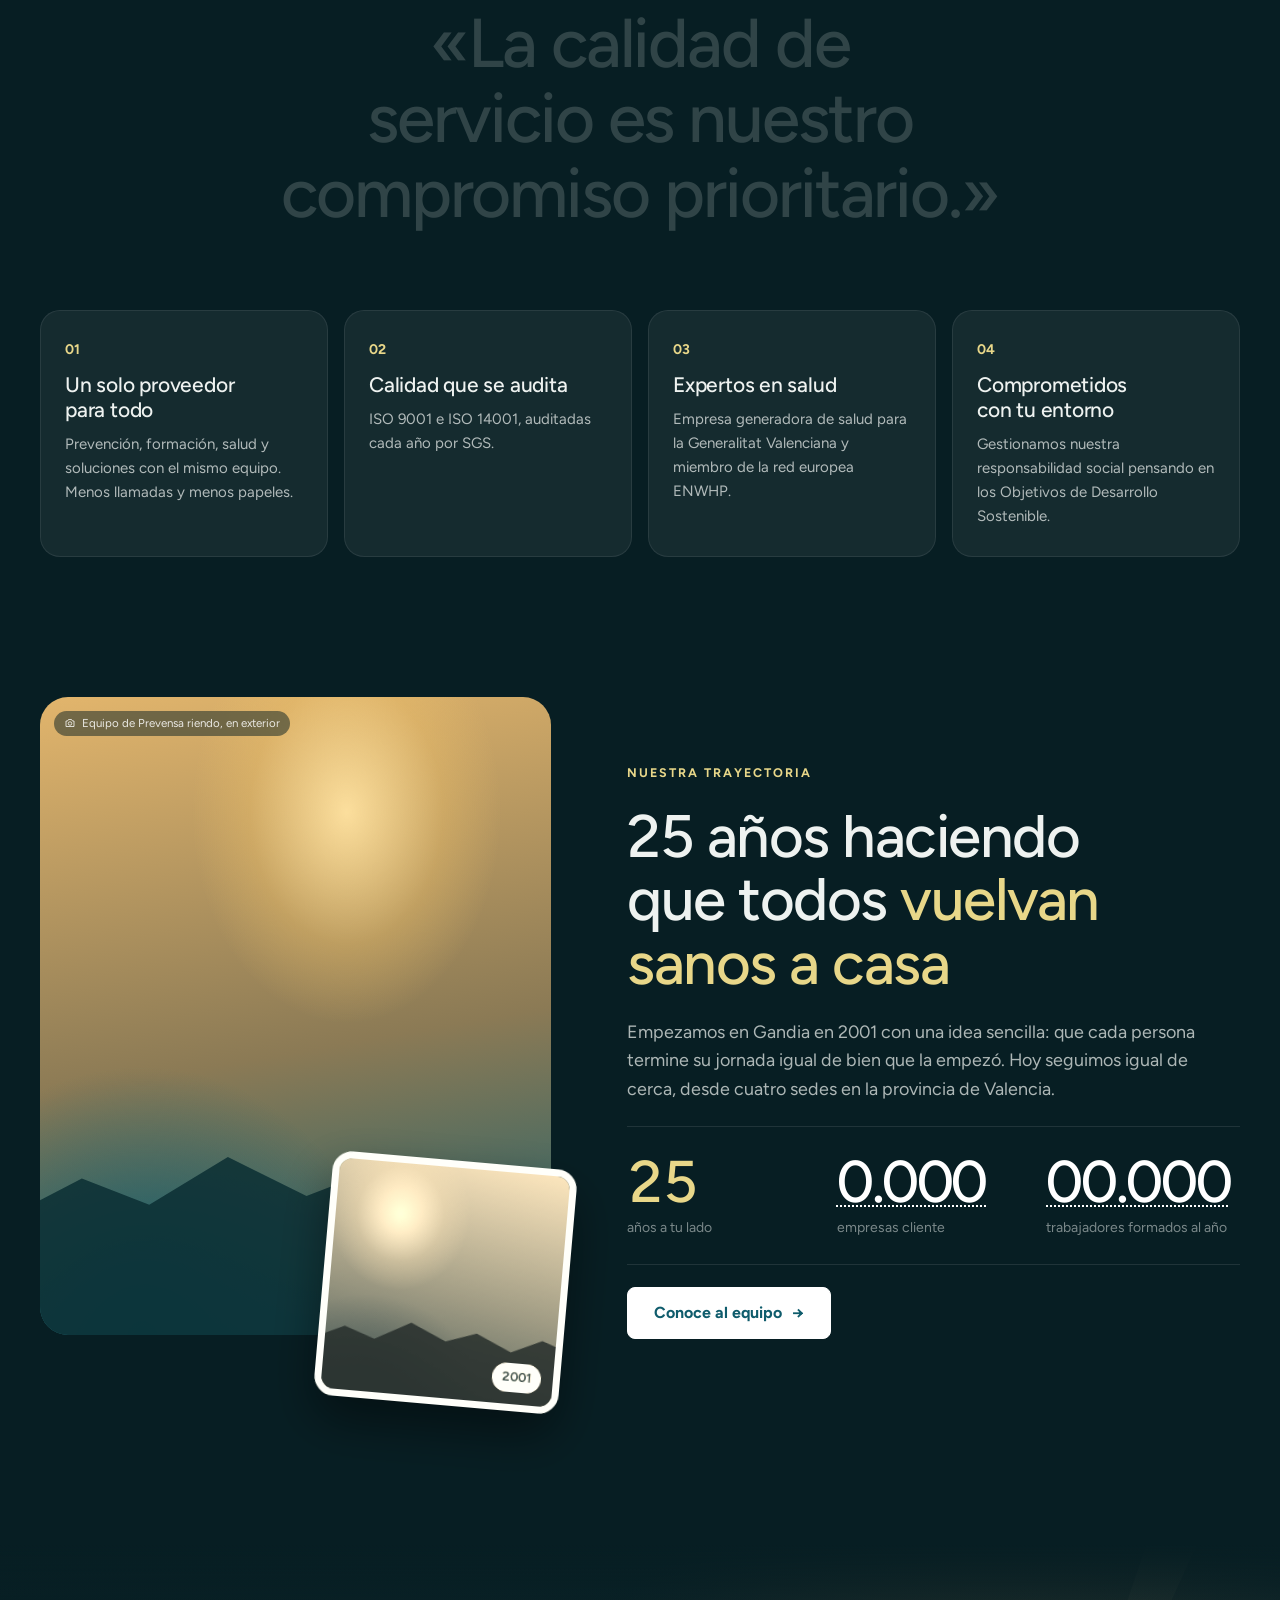
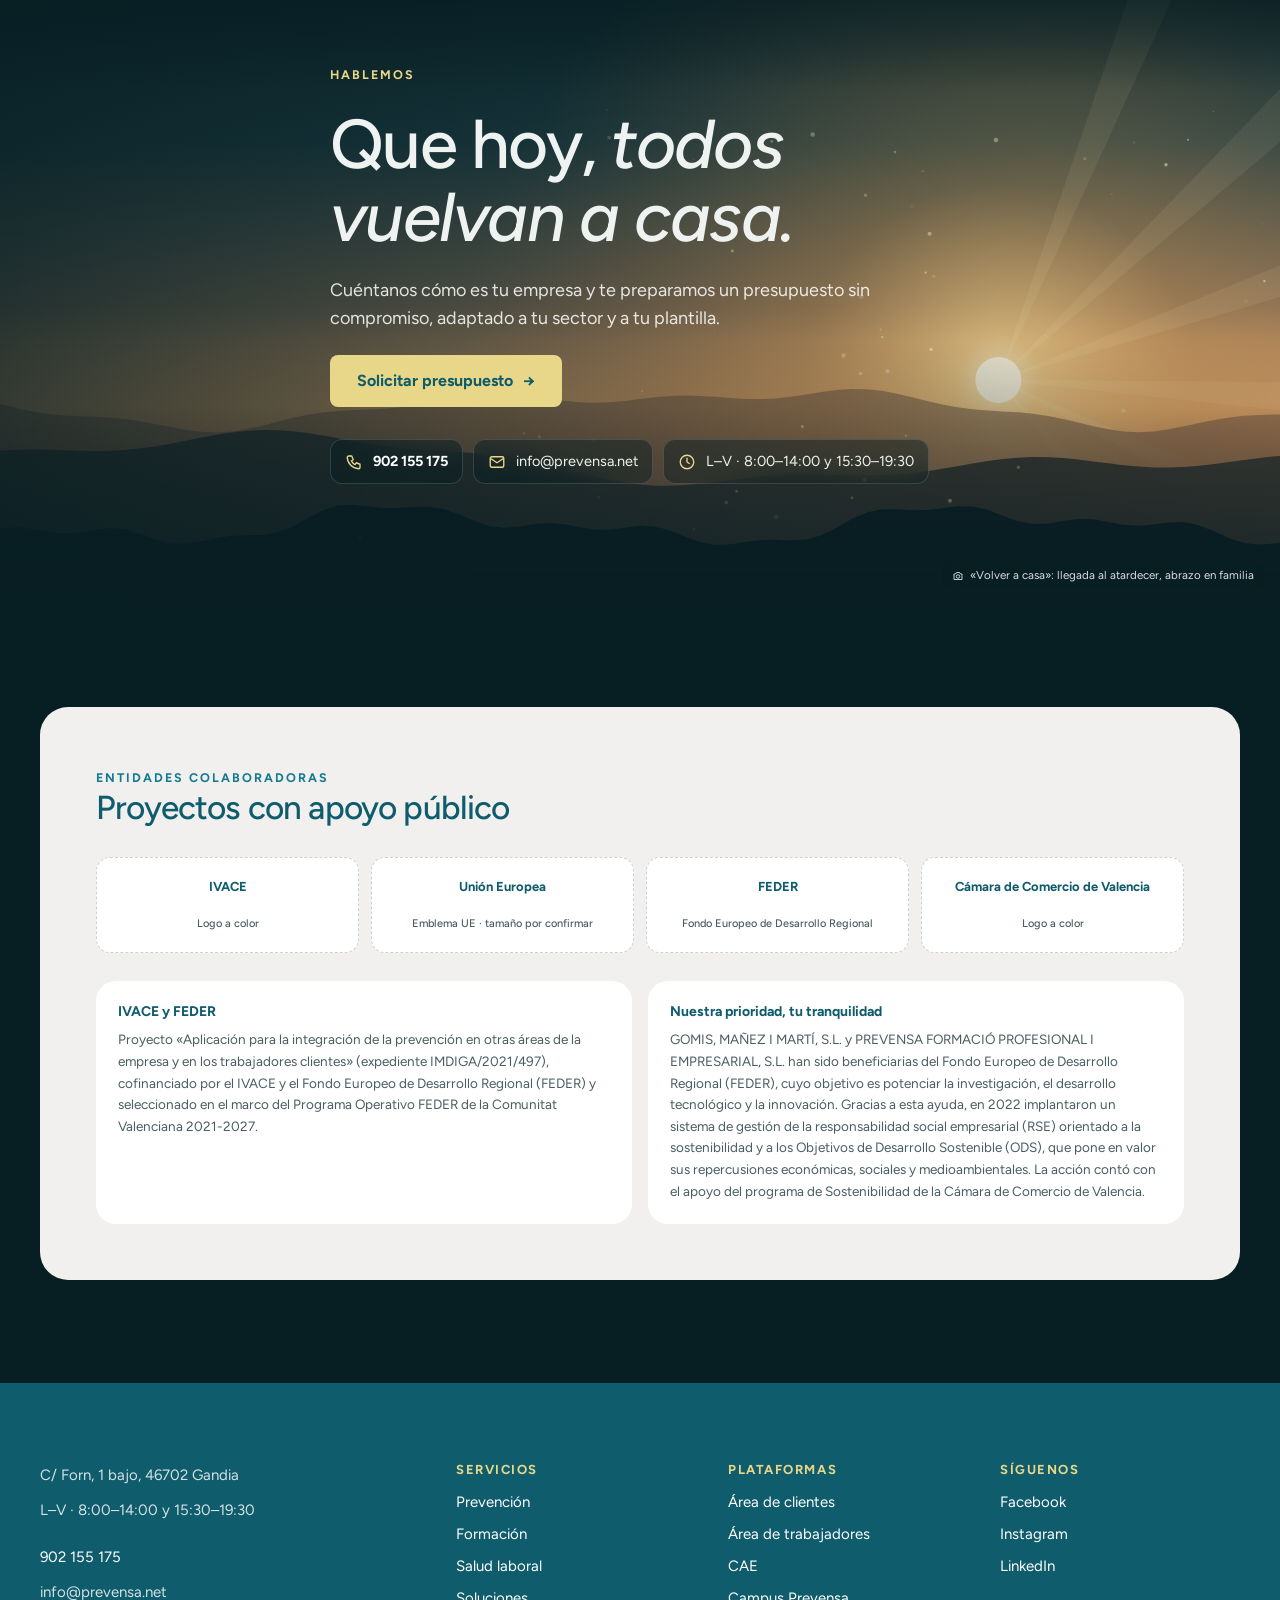
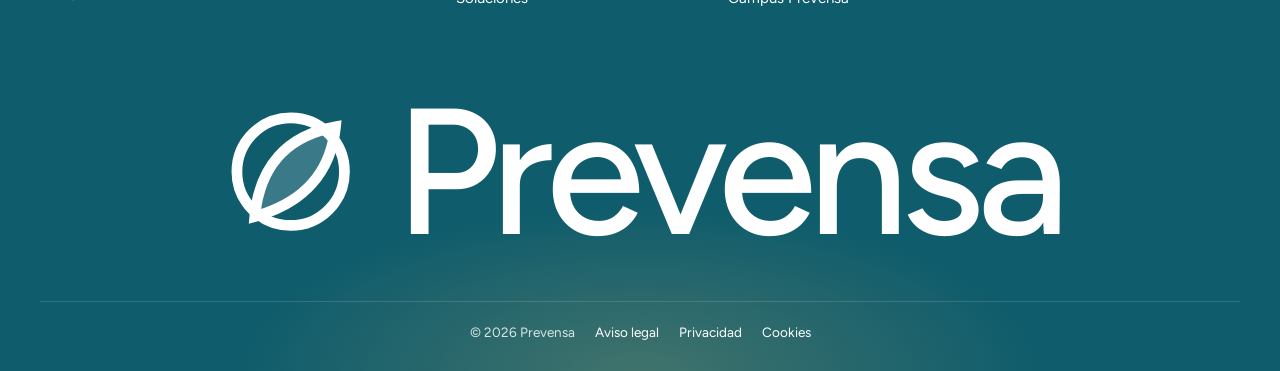
==== commit 40b7a80b: "Rework Prevensa prototype around the golden-hour hero Whole page now shares the hero's mood: generat" ====
--- a/proyectos/prevensa/index.html
+++ b/proyectos/prevensa/index.html
@@ -8,289 +8,301 @@
 <meta name="claude:viewport-fit-sides" content="cover">
 <link rel="preconnect" href="https://fonts.googleapis.com">
 <link rel="preconnect" href="https://fonts.gstatic.com" crossorigin>
-<link rel="stylesheet" href="https://fonts.googleapis.com/css2?family=Literata:opsz,wght@7..72,400;7..72,500;7..72,600&family=Figtree:wght@400;500;600;700&display=swap">
+<link rel="stylesheet" href="https://fonts.googleapis.com/css2?family=Figtree:ital,wght@0,400;0,500;0,600;0,700;1,500&display=swap">
 <style>
-/* Layout: full-bleed photo hero, then white/Hueso bands on a 1200px / 12-col grid; Petróleo blocks close the page.
-   Single, brand-fixed light look (the client palette is the spec), so no dark variant. */
+/* Layout: one continuous golden-hour scene. Deep Petróleo night as the ground, warm sun light leaking into every section;
+   centered hero, bento services, plan finder, scroll-lit quote, dusk CTA, light Hueso panel only for the funding logos.
+   Deliberately single (dark) look: the brand palette + the hero photo set the mood, so no light/dark switch. */
 :root{
+  --noche:#071E23;      /* page ground, Petróleo pushed toward night */
+  --noche-2:#0A2A31;
   --petroleo:#0F5C6C; --oceano:#147A8F; --turquesa:#359FA5; --lima:#E8D789;
-  --hueso:#F1F0EF; --blanco:#FFFFFF; --texto:#1B2B30;
-  --petroleo-press:#0B4652; --lima-hover:#F0E3A6; --lima-press:#DCC867;
-  --azul-claro:#E6F1F3; --azul-claro-2:#CFE5E9; --texto-suave:#4A5D62;
-  --linea:#D5DDDF;
-  --serif:"Arpona", "Literata", Georgia, "Times New Roman", serif;
-  --sans:"ArponaSans", "Figtree", system-ui, -apple-system, "Segoe UI", sans-serif;
+  --oro:#F2C46B;        /* sun light, derived from Lima for glows only */
+  --hueso:#F1F0EF; --texto:#1B2B30;
+  --tx:#EEF2F0; --tx-2:rgba(238,242,240,.72); --tx-3:rgba(238,242,240,.5);
+  --glass:rgba(255,255,255,.06); --glass-b:rgba(255,255,255,.12);
+  --sans:"ArponaSans","Figtree",system-ui,-apple-system,"Segoe UI",sans-serif;
   --r-lg:28px; --r-md:20px; --r-btn:8px;
-  --wrap:1200px; --gut:24px;
   --ease:cubic-bezier(.22,.8,.24,1);
-  color-scheme:light;
+  color-scheme:dark;
 }
 *,*::before,*::after{box-sizing:border-box}
-html{scroll-behavior:smooth}
-body{margin:0;background:var(--blanco);color:var(--texto);font-family:var(--sans);font-size:17px;line-height:1.6;-webkit-font-smoothing:antialiased;overflow-x:hidden}
+html{scroll-behavior:smooth;background:var(--noche)}
+body{margin:0;background:var(--noche);color:var(--tx);font-family:var(--sans);font-size:17px;line-height:1.6;-webkit-font-smoothing:antialiased;overflow-x:hidden}
 img{max-width:100%;display:block}
 a{color:inherit}
-h1,h2,h3,.serif{font-family:var(--serif);font-weight:500;letter-spacing:-.015em;text-wrap:balance;margin:0;line-height:1.08}
+h1,h2,h3{font-weight:500;letter-spacing:-.025em;line-height:1.06;margin:0;text-wrap:balance}
 p{margin:0}
-.wrap{max-width:calc(var(--wrap) + 2*max(16px, env(safe-area-inset-left,0px)));margin:0 auto;padding-left:max(16px, env(safe-area-inset-left,0px));padding-right:max(16px, env(safe-area-inset-right,0px))}
-.eyebrow{font-size:13px;font-weight:700;letter-spacing:.12em;text-transform:uppercase;color:var(--oceano)}
-.section{padding-block:clamp(72px,10vw,128px)}
-.h2{font-size:clamp(34px,4.6vw,56px)}
-.lead{font-size:clamp(17px,1.4vw,19px);color:var(--texto-suave);max-width:58ch}
+.wrap{max-width:calc(1200px + 2*max(16px, env(safe-area-inset-left,0px)));margin:0 auto;padding-left:max(16px, env(safe-area-inset-left,0px));padding-right:max(16px, env(safe-area-inset-right,0px))}
+.section{position:relative;padding-block:clamp(80px,11vw,140px)}
+.eyebrow{display:inline-block;font-size:12.5px;font-weight:700;letter-spacing:.16em;text-transform:uppercase;color:var(--lima)}
+.h2{font-size:clamp(34px,4.8vw,60px)}
+.h2 em,.hero h1 em{font-style:normal;color:var(--lima)}
+.lead{font-size:clamp(17px,1.4vw,19px);color:var(--tx-2);max-width:56ch}
+.center{text-align:center;margin-inline:auto}
 :focus-visible{outline:2px solid var(--turquesa);outline-offset:3px}
-.sr-only{position:absolute;width:1px;height:1px;overflow:hidden;clip:rect(0 0 0 0);white-space:nowrap}
 .tbd{text-decoration:underline dotted 1.5px;text-underline-offset:4px;cursor:help}
+.grain{position:fixed;inset:0;z-index:90;pointer-events:none;opacity:.08;mix-blend-mode:overlay;
+  background-image:url("data:image/svg+xml,%3Csvg xmlns='http://www.w3.org/2000/svg' width='180' height='180'%3E%3Cfilter id='n'%3E%3CfeTurbulence type='fractalNoise' baseFrequency='.85' numOctaves='2' stitchTiles='stitch'/%3E%3C/filter%3E%3Crect width='100%25' height='100%25' filter='url(%23n)'/%3E%3C/svg%3E")}
 
 /* ---------- Buttons ---------- */
-.btn{--h:44px;display:inline-flex;align-items:center;justify-content:center;gap:10px;height:var(--h);padding:0 20px;border-radius:var(--r-btn);border:1.5px solid transparent;font:700 15px/1 var(--sans);text-decoration:none;cursor:pointer;white-space:nowrap;transition:background-color .2s, border-color .2s, color .2s, transform .2s var(--ease)}
+.btn{--h:44px;position:relative;display:inline-flex;align-items:center;justify-content:center;gap:10px;height:var(--h);padding:0 20px;border-radius:var(--r-btn);border:1.5px solid transparent;font:700 15px/1 var(--sans);text-decoration:none;cursor:pointer;white-space:nowrap;transition:background-color .2s, border-color .2s, color .2s, transform .25s var(--ease), box-shadow .3s}
 .btn--lg{--h:52px;padding:0 26px;font-size:16px}
 .btn .arr{transition:transform .25s var(--ease)}
 .btn:hover .arr{transform:translateX(4px)}
 .btn--primary{background:var(--oceano);color:#fff}
 .btn--primary:hover{background:var(--petroleo)}
-.btn--primary:active{background:var(--petroleo-press)}
-.btn--secondary{background:#fff;color:var(--petroleo);border-color:var(--petroleo)}
-.btn--secondary:hover{background:var(--azul-claro)}
-.btn--secondary:active{background:var(--azul-claro-2)}
+.btn--primary:active{background:#0B4652}
+.btn--secondary{background:#fff;color:var(--petroleo);border-color:#fff}
+.btn--secondary:hover{background:#E6F1F3}
+.btn--secondary:active{background:#CFE5E9}
 .btn--lima{background:var(--lima);color:var(--petroleo)}
-.btn--lima:hover{background:var(--lima-hover)}
-.btn--lima:active{background:var(--lima-press)}
-.btn--glass{background:rgba(255,255,255,.14);color:#fff;-webkit-backdrop-filter:blur(14px);backdrop-filter:blur(14px);border-color:rgba(255,255,255,.22)}
+.btn--lima:hover{background:#F0E3A6;box-shadow:0 0 0 6px rgba(232,215,137,.14)}
+.btn--lima:active{background:#DCC867}
+.btn--glass{background:rgba(255,255,255,.14);color:#fff;-webkit-backdrop-filter:blur(14px);backdrop-filter:blur(14px);border-color:rgba(255,255,255,.2)}
 .btn--glass:hover{background:rgba(255,255,255,.24)}
 .btn--glass:active{background:rgba(255,255,255,.32)}
-.btn:disabled,.btn[aria-disabled="true"]{opacity:.45;cursor:not-allowed}
-.link{color:var(--petroleo);font-weight:700;text-decoration:none;background:linear-gradient(var(--oceano),var(--oceano)) 0 100%/0 2px no-repeat;transition:background-size .3s var(--ease)}
-.link:hover{background-size:100% 2px}
-
-/* ---------- Photo placeholders (swap for <img> after the shoot) ---------- */
-.ph{position:relative;overflow:hidden;isolation:isolate;
-  background:
-    radial-gradient(60% 70% at var(--sx,75%) var(--sy,25%), rgba(255,236,190,.85), rgba(255,236,190,0) 70%),
-    radial-gradient(45% 60% at var(--bx,68%) var(--by,70%), var(--c3,#8FB7A4), transparent 70%),
-    radial-gradient(70% 80% at 20% 90%, var(--c2,#3E8C8E), transparent 70%),
-    linear-gradient(160deg, var(--c1,#CFD9C8), var(--c2,#3E8C8E));}
-.ph::after{content:"";position:absolute;inset:0;z-index:-1;opacity:.18;mix-blend-mode:soft-light;
-  background-image:url("data:image/svg+xml,%3Csvg xmlns='http://www.w3.org/2000/svg' width='160' height='160'%3E%3Cfilter id='n'%3E%3CfeTurbulence type='fractalNoise' baseFrequency='.9' numOctaves='2'/%3E%3C/filter%3E%3Crect width='100%25' height='100%25' filter='url(%23n)'/%3E%3C/svg%3E")}
-.ph-tag{position:absolute;right:12px;bottom:12px;z-index:2;display:flex;align-items:center;gap:6px;max-width:calc(100% - 24px);padding:6px 10px;border-radius:999px;background:rgba(27,43,48,.55);color:#fff;font-size:12px;line-height:1.3;-webkit-backdrop-filter:blur(8px);backdrop-filter:blur(8px)}
-.ph-tag svg{flex:none}
-.tone-a{--c1:#E9E2C8;--c2:#2F7F86;--c3:#9CC3B0}
-.tone-b{--c1:#F2E7C4;--c2:#5E9A8A;--c3:#D9CB86;--sx:30%;--sy:20%}
-.tone-c{--c1:#D7E6E4;--c2:#1F6E7E;--c3:#7FB8B3;--sx:80%;--sy:15%}
-.tone-d{--c1:#F1DFC0;--c2:#3D7C78;--c3:#E1C98A;--sx:85%;--sy:35%}
-.tone-e{--c1:#F4D9A8;--c2:#2B6D72;--c3:#E8B985;--sx:70%;--sy:55%}
-
-/* ---------- 01 Header ---------- */
-body::before{content:"";position:fixed;inset:0 0 auto;height:env(safe-area-inset-top,0px);z-index:60;background:var(--petroleo)}
-.hdr{position:fixed;top:env(safe-area-inset-top,0px);left:0;right:0;z-index:50;transition:background-color .35s, box-shadow .35s, padding .35s}
-.hdr .wrap{max-width:calc(1360px + 2*max(16px, env(safe-area-inset-left,0px)));display:flex;align-items:center;justify-content:space-between;gap:16px;padding-block:18px;transition:padding .35s}
-.hdr.is-solid{background:rgba(15,92,108,.92);-webkit-backdrop-filter:blur(14px);backdrop-filter:blur(14px);box-shadow:0 8px 30px rgba(11,70,82,.18)}
-.hdr.is-solid .wrap{padding-block:10px}
-.logo{display:inline-flex;align-items:center;gap:10px;color:#fff;text-decoration:none;font:600 24px/1 var(--serif);letter-spacing:-.02em}
-.logo svg{width:30px;height:30px}
-.nav-pill{display:flex;gap:2px;padding:5px;border-radius:999px;background:rgba(255,255,255,.14);-webkit-backdrop-filter:blur(14px);backdrop-filter:blur(14px);border:1px solid rgba(255,255,255,.2)}
-.nav-pill > a,.nav-pill > .dd > button{display:inline-flex;align-items:center;gap:6px;height:38px;padding:0 16px;border-radius:999px;color:#fff;text-decoration:none;font:600 15px/1 var(--sans);background:none;border:0;cursor:pointer;transition:background-color .2s}
-.nav-pill > a:hover,.nav-pill > .dd > button:hover,.nav-pill .dd.open > button{background:rgba(255,255,255,.18)}
-.hdr-actions{display:flex;align-items:center;gap:10px}
+.icon-btn{width:44px;padding:0}
+
+/* ---------- Header: floating Petróleo bar, logo centered ---------- */
+body::before{content:"";position:fixed;inset:0 0 auto;height:env(safe-area-inset-top,0px);z-index:60;background:var(--noche)}
+.hdr{position:fixed;z-index:50;top:calc(env(safe-area-inset-top,0px) + 14px);left:0;right:0;padding-left:max(16px, env(safe-area-inset-left,0px));padding-right:max(16px, env(safe-area-inset-right,0px));transition:transform .45s var(--ease)}
+.hdr.hide{transform:translateY(calc(-100% - 30px))}
+.bar{max-width:1360px;margin:0 auto;height:60px;display:grid;grid-template-columns:1fr auto 1fr;align-items:center;gap:12px;padding:0 10px;border-radius:16px;background:rgba(15,92,108,.82);-webkit-backdrop-filter:blur(18px) saturate(1.2);backdrop-filter:blur(18px) saturate(1.2);border:1px solid rgba(255,255,255,.1);box-shadow:0 14px 40px rgba(0,0,0,.25)}
+.nav{display:flex;gap:2px}
+.nav > a,.nav > .dd > button,.plat > button{display:inline-flex;align-items:center;gap:6px;height:40px;padding:0 14px;border-radius:10px;color:#fff;text-decoration:none;font:600 14.5px/1 var(--sans);background:none;border:0;cursor:pointer;transition:background-color .2s}
+.nav > a:hover,.nav > .dd > button:hover,.dd.open > button,.plat > button:hover{background:rgba(255,255,255,.12)}
+.logo{display:inline-flex;align-items:center;gap:9px;color:#fff;text-decoration:none;font:600 23px/1 var(--sans);letter-spacing:-.02em}
+.logo svg{width:26px;height:26px}
+.bar-r{display:flex;justify-content:flex-end;align-items:center;gap:8px}
 .dd{position:relative}
 .dd .chev{transition:transform .25s}
 .dd.open .chev{transform:rotate(180deg)}
-.dd-panel{position:absolute;top:calc(100% + 10px);left:50%;min-width:290px;padding:8px;border-radius:16px;background:#fff;color:var(--texto);box-shadow:0 20px 50px rgba(11,70,82,.25);opacity:0;visibility:hidden;transform:translate(-50%,-6px);transition:opacity .2s, transform .25s var(--ease), visibility .2s}
-.dd-panel.right{left:auto;right:0;transform:translateY(-6px)}
-.dd.open .dd-panel{opacity:1;visibility:visible;transform:translate(-50%,0)}
-.dd.open .dd-panel.right{transform:translateY(0)}
+.dd-panel{position:absolute;top:calc(100% + 14px);left:0;min-width:300px;padding:8px;border-radius:16px;background:rgba(10,42,49,.96);-webkit-backdrop-filter:blur(18px);backdrop-filter:blur(18px);border:1px solid var(--glass-b);box-shadow:0 24px 60px rgba(0,0,0,.4);opacity:0;visibility:hidden;transform:translateY(-6px);transition:opacity .2s, transform .25s var(--ease), visibility .2s}
+.dd-panel.right{left:auto;right:0}
+.dd.open .dd-panel{opacity:1;visibility:visible;transform:none}
 .dd-panel a{display:flex;gap:12px;align-items:flex-start;padding:10px 12px;border-radius:10px;text-decoration:none;transition:background-color .2s}
-.dd-panel a:hover{background:var(--hueso)}
-.dd-panel strong{display:block;font-size:15px;color:var(--petroleo)}
-.dd-panel small{display:block;font-size:13px;color:var(--texto-suave);line-height:1.4}
-.dd-dot{flex:none;width:10px;height:10px;margin-top:6px;border-radius:50%;background:var(--turquesa)}
+.dd-panel a:hover{background:rgba(255,255,255,.07)}
+.dd-panel strong{display:block;font-size:15px;color:#fff}
+.dd-panel small{display:block;font-size:13px;color:var(--tx-3);line-height:1.4}
+.dd-dot{flex:none;width:9px;height:9px;margin-top:6px;border-radius:50%;background:var(--lima);box-shadow:0 0 12px var(--oro)}
 .mob-only{display:none}
-.icon-btn{width:44px;padding:0}
-
-/* mobile menu */
-.mnav{position:fixed;inset:0;z-index:70;background:var(--petroleo);color:#fff;display:flex;flex-direction:column;padding:calc(env(safe-area-inset-top,0px) + 18px) max(16px, env(safe-area-inset-right,0px)) calc(env(safe-area-inset-bottom,0px) + 24px) max(16px, env(safe-area-inset-left,0px));clip-path:circle(0 at calc(100% - 40px) 40px);transition:clip-path .6s var(--ease);visibility:hidden}
-.mnav.open{clip-path:circle(150% at calc(100% - 40px) 40px);visibility:visible}
+
+.mnav{position:fixed;inset:0;z-index:70;background:var(--noche-2);display:flex;flex-direction:column;padding:calc(env(safe-area-inset-top,0px) + 22px) max(20px, env(safe-area-inset-right,0px)) calc(env(safe-area-inset-bottom,0px) + 24px) max(20px, env(safe-area-inset-left,0px));clip-path:circle(0 at 50% 0);transition:clip-path .7s var(--ease);visibility:hidden}
+.mnav::before{content:"";position:absolute;inset:auto -20% -30% -20%;height:70%;background:radial-gradient(50% 50% at 50% 50%, rgba(242,196,107,.35), transparent 70%);pointer-events:none}
+.mnav.open{clip-path:circle(150% at 50% 0);visibility:visible}
 .mnav-top{display:flex;justify-content:space-between;align-items:center}
-.mnav ul{list-style:none;margin:40px 0 0;padding:0;display:grid;gap:4px}
-.mnav ul a{display:block;padding:8px 0;color:#fff;text-decoration:none;font:500 32px/1.15 var(--serif)}
-.mnav .sub{font:500 16px/1.5 var(--sans);color:rgba(255,255,255,.75);padding:4px 0 4px 16px}
-.mnav-foot{margin-top:auto;display:grid;gap:10px}
-
-/* ---------- 02 Hero ---------- */
-.hero{position:relative;min-height:max(620px, min(100svh, 920px));color:#fff;overflow:hidden;background:var(--petroleo)}
-.slide{position:absolute;inset:0;clip-path:circle(0% at var(--ox,78%) var(--oy,62%))}
-.slide.is-active{clip-path:circle(150% at var(--ox,78%) var(--oy,62%));z-index:1}
-.slide.is-entering{z-index:2;animation:reveal 1.3s var(--ease) forwards}
-@keyframes reveal{from{clip-path:circle(0% at var(--ox,78%) var(--oy,62%))}to{clip-path:circle(150% at var(--ox,78%) var(--oy,62%))}}
-.slide .ph{position:absolute;inset:0;transform:scale(1.08);transition:transform 7s linear}
-.slide.is-active .ph,.slide.is-entering .ph{transform:scale(1)}
-.slide .ph-tag{bottom:auto;top:calc(env(safe-area-inset-top,0px) + 96px);right:max(16px, env(safe-area-inset-right,0px))}
-/* stand-in "subject" on the right of each hero placeholder */
-.subj{position:absolute;right:8%;bottom:0;width:min(46vw,620px);aspect-ratio:1/1.05;border-radius:50% 50% 0 0/60% 60% 0 0;background:radial-gradient(70% 60% at 50% 30%, rgba(255,240,205,.55), rgba(255,240,205,0) 70%), linear-gradient(180deg, rgba(20,122,143,.25), rgba(15,92,108,.45));filter:blur(2px)}
-.subj::before{content:"";position:absolute;left:50%;top:-22%;width:34%;aspect-ratio:1;transform:translateX(-50%);border-radius:50%;background:radial-gradient(circle at 40% 35%, rgba(255,236,200,.75), rgba(214,188,140,.45) 60%, rgba(214,188,140,0) 72%)}
-.subj.two{right:26%;width:min(30vw,420px);opacity:.8}
-.veil{position:absolute;inset:0;z-index:3;pointer-events:none;background:linear-gradient(90deg, rgba(15,92,108,.70) 0%, rgba(15,92,108,.62) 32%, rgba(15,92,108,0) 66%), linear-gradient(0deg, rgba(15,92,108,.45), rgba(15,92,108,0) 40%)}
-.hero-inner{position:relative;z-index:4;min-height:inherit;display:flex;flex-direction:column;justify-content:flex-end}
-.hero-inner .wrap{width:100%;padding-block:150px clamp(48px,7vw,88px)}
-.hero h1{font-size:clamp(44px,6.6vw,92px);max-width:13ch;line-height:1.02}
-.hero h1 em{font-style:italic;color:var(--lima)}
-.hero-sub{margin-top:22px;font-size:clamp(17px,1.5vw,20px);max-width:44ch;color:rgba(255,255,255,.9)}
-.hero-ctas{margin-top:32px;display:flex;flex-wrap:wrap;gap:12px}
-.hero-phone{margin-top:18px;font-size:15px;color:rgba(255,255,255,.85)}
-.hero-phone a{color:#fff;font-weight:700;text-decoration:none;border-bottom:1px solid rgba(255,255,255,.4)}
-.hero-ctrl{position:absolute;z-index:5;left:0;right:0;bottom:24px;pointer-events:none}
-.hero-ctrl .wrap{display:flex;justify-content:flex-end;align-items:center;gap:10px}
-.dots{display:flex;gap:8px;pointer-events:auto}
-.dots button{position:relative;width:44px;height:28px;border:0;background:none;cursor:pointer;padding:0}
-.dots button::before{content:"";position:absolute;left:0;right:0;top:50%;height:3px;border-radius:3px;background:rgba(255,255,255,.35)}
-.dots button span{position:absolute;left:0;top:50%;height:3px;width:0;border-radius:3px;background:#fff;transform:translateY(-50%)}
-.dots button.on span{animation:fill var(--dur,6.5s) linear forwards}
-.hero.paused .dots button.on span{animation-play-state:paused}
-@keyframes fill{to{width:100%}}
-.pause{pointer-events:auto;width:32px;height:32px;border-radius:50%;border:1px solid rgba(255,255,255,.4);background:rgba(255,255,255,.12);color:#fff;display:grid;place-items:center;cursor:pointer}
-.seal{position:absolute;z-index:5;right:max(24px, calc((100vw - 1200px)/2));bottom:clamp(90px,14vh,150px);width:150px;height:150px;border-radius:50%;background:var(--lima);color:var(--petroleo);display:grid;place-items:center;box-shadow:0 18px 40px rgba(11,70,82,.3)}
-.seal svg{position:absolute;inset:0;width:100%;height:100%;animation:spin 22s linear infinite}
-.seal svg text{font:700 11.5px var(--sans);letter-spacing:.2em;fill:var(--petroleo);text-transform:uppercase}
-.seal b{font:500 54px/1 var(--serif);letter-spacing:-.04em}
-@keyframes spin{to{transform:rotate(360deg)}}
-
-/* ---------- 03 Trust strip ---------- */
-.trust{border-bottom:1px solid var(--linea)}
-.trust ul{list-style:none;margin:0;padding:28px 0;display:grid;grid-template-columns:repeat(6,minmax(0,1fr));gap:24px}
-.trust li{display:flex;gap:12px;align-items:center;min-width:0}
-.trust .ic{flex:none;width:42px;height:42px;border-radius:50%;display:grid;place-items:center;background:var(--azul-claro);color:var(--oceano)}
-.trust strong{display:block;font-size:15px;line-height:1.25;color:var(--petroleo)}
-.trust small{display:block;font-size:13px;line-height:1.3;color:var(--texto-suave)}
-
-/* ---------- 04 Services ---------- */
-.sec-head{display:flex;justify-content:space-between;align-items:flex-end;gap:32px;flex-wrap:wrap;margin-bottom:48px}
-.sec-head > div{display:grid;gap:14px;min-width:0}
-.cards{display:grid;grid-template-columns:repeat(4,minmax(0,1fr));gap:var(--gut)}
-.card{display:flex;flex-direction:column;border-radius:var(--r-lg);overflow:hidden;background:var(--petroleo);color:#fff;transition:transform .45s var(--ease), box-shadow .45s var(--ease)}
-.card:hover{transform:translateY(-6px);box-shadow:0 24px 50px rgba(11,70,82,.22)}
-.card-img{aspect-ratio:4/3.4;overflow:hidden}
-.card-img .ph{width:100%;height:100%;transition:transform .8s var(--ease)}
-.card:hover .card-img .ph{transform:scale(1.06)}
-.card-body{flex:1;display:flex;flex-direction:column;gap:12px;padding:24px 24px 26px}
-.card-body .num{font:500 14px/1 var(--serif);color:var(--lima);letter-spacing:.04em}
-.card h3{font-size:26px;line-height:1.12}
-.card p{font-size:15.5px;color:rgba(255,255,255,.82);line-height:1.55}
-.card .btn{margin-top:auto;align-self:flex-start}
-.card-body > p{margin-bottom:12px}
-
-/* ---------- 05 Why ---------- */
-.why{background:var(--hueso)}
-.why-grid{display:grid;grid-template-columns:5fr 7fr;gap:clamp(40px,6vw,96px);align-items:start}
-.quote{position:sticky;top:110px;display:grid;gap:24px}
-.quote blockquote{margin:0;font:500 clamp(32px,3.6vw,48px)/1.15 var(--serif);letter-spacing:-.02em;color:var(--petroleo);text-wrap:balance}
-.quote blockquote::before{content:"«";display:block;font-size:1.8em;line-height:.6;color:var(--turquesa);margin-bottom:12px}
-.quote cite{font-style:normal;font-size:15px;color:var(--texto-suave)}
-.diffs{list-style:none;margin:0;padding:0;display:grid;gap:0;counter-reset:d}
-.diffs li{display:grid;grid-template-columns:72px 1fr;gap:16px;padding:28px 0;border-top:1px solid var(--linea);counter-increment:d}
-.diffs li:last-child{border-bottom:1px solid var(--linea)}
-.diffs li::before{content:counter(d,decimal-leading-zero);font:500 36px/1 var(--serif);color:var(--oceano)}
-.diffs h3{font-size:26px;margin-bottom:8px;color:var(--petroleo)}
-.diffs p{color:var(--texto-suave);max-width:52ch}
-
-/* ---------- 06 Trajectory ---------- */
-.traj-grid{display:grid;grid-template-columns:6fr 5fr;gap:clamp(40px,6vw,96px);align-items:center}
-.traj-media{position:relative;padding:0 0 60px 0}
-.traj-media .main{aspect-ratio:5/4;border-radius:var(--r-lg)}
-.traj-media .old{position:absolute;right:-12px;bottom:0;width:44%;aspect-ratio:1;border-radius:var(--r-md);border:8px solid #fff;box-shadow:0 20px 40px rgba(11,70,82,.2);transform:rotate(-4deg);filter:sepia(.55) saturate(.7);transition:transform .6s var(--ease)}
-.traj-media:hover .old{transform:rotate(0deg) translateY(-8px)}
-.traj-media .old .ph-tag{font-size:11px}
-.year-chip{position:absolute;left:20px;top:20px;padding:6px 12px;border-radius:999px;background:#fff;color:var(--petroleo);font:600 14px/1 var(--serif)}
-.traj-copy{display:grid;gap:20px}
-.stats{display:grid;grid-template-columns:repeat(3,minmax(0,1fr));gap:16px;margin:12px 0 8px;padding:24px 0;border-top:1px solid var(--linea);border-bottom:1px solid var(--linea)}
+.mnav ul{list-style:none;margin:44px 0 0;padding:0;display:grid;gap:2px}
+.mnav ul a{display:block;padding:8px 0;color:#fff;text-decoration:none;font:500 34px/1.15 var(--sans);letter-spacing:-.02em}
+.mnav .sub{font-size:15px;color:var(--tx-3);padding:2px 0 8px}
+.mnav-foot{position:relative;margin-top:auto;display:grid;gap:10px}
+
+/* ---------- Hero: generated golden-hour landscape (swap for the real photo) ---------- */
+.hero{position:relative;min-height:max(640px, min(100svh, 940px));display:grid;place-items:center;overflow:hidden;isolation:isolate}
+.scene{position:absolute;inset:0;width:100%;height:100%;z-index:-2;display:block}
+.hero::after{content:"";position:absolute;inset:0;z-index:-1;background:
+  radial-gradient(60% 55% at 50% 48%, rgba(7,30,35,.55), rgba(7,30,35,0) 75%),
+  linear-gradient(180deg, rgba(7,30,35,.35) 0%, rgba(7,30,35,0) 30%, rgba(7,30,35,0) 70%, var(--noche) 100%)}
+.hero-inner{text-align:center;padding-block:140px 110px;display:grid;justify-items:center;gap:22px}
+.hero h1{font-size:clamp(46px,7.4vw,104px);line-height:1;max-width:12ch;text-shadow:0 2px 40px rgba(7,30,35,.4)}
+.hero h1 .ln{display:block;overflow:hidden;padding-bottom:.06em}
+.hero h1 .ln > span{display:inline-block;animation:rise 1.1s var(--ease) both}
+.hero h1 .ln:nth-child(2) > span{animation-delay:.12s}
+.hero h1 .ln:nth-child(3) > span{animation-delay:.24s}
+.hero h1 .ln:nth-child(4) > span{animation-delay:.36s}
+@keyframes rise{from{transform:translateY(105%)}}
+.hero .eyebrow{color:#fff;letter-spacing:.06em;text-transform:none;font-weight:600;font-size:15px;padding:7px 14px;border-radius:999px;background:rgba(255,255,255,.1);border:1px solid rgba(255,255,255,.18);-webkit-backdrop-filter:blur(10px);backdrop-filter:blur(10px)}
+.hero .eyebrow b{color:var(--lima)}
+.hero-sub{max-width:52ch;font-size:clamp(16.5px,1.4vw,19px);color:rgba(255,255,255,.88);text-shadow:0 1px 20px rgba(7,30,35,.5)}
+.hero-ctas{display:flex;flex-wrap:wrap;justify-content:center;gap:12px;margin-top:6px}
+.hero-phone{font-size:14.5px;color:rgba(255,255,255,.75)}
+.hero-phone a{color:#fff;font-weight:700;text-decoration:none}
+.scroll-cue{position:absolute;left:50%;bottom:26px;transform:translateX(-50%);width:26px;height:42px;border-radius:14px;border:1.5px solid rgba(255,255,255,.4)}
+.scroll-cue::after{content:"";position:absolute;left:50%;top:8px;width:4px;height:8px;margin-left:-2px;border-radius:2px;background:#fff;animation:cue 2s var(--ease) infinite}
+@keyframes cue{60%{transform:translateY(12px);opacity:0}100%{opacity:0}}
+
+/* ---------- Trust marquee ---------- */
+.trust{border-block:1px solid rgba(255,255,255,.08);overflow:hidden;padding-block:22px;-webkit-mask:linear-gradient(90deg,transparent,#000 10%,#000 90%,transparent);mask:linear-gradient(90deg,transparent,#000 10%,#000 90%,transparent)}
+.track{display:flex;width:max-content;gap:56px;animation:marq 40s linear infinite}
+.trust:hover .track{animation-play-state:paused}
+.track span{display:inline-flex;align-items:center;gap:12px;font-size:15px;color:var(--tx-2);white-space:nowrap}
+.track b{color:#fff;font-weight:600}
+.track i{width:6px;height:6px;border-radius:50%;background:var(--lima);box-shadow:0 0 10px var(--oro)}
+@keyframes marq{to{transform:translateX(-50%)}}
+
+/* ---------- Atmospheric image slots ---------- */
+.ph{position:absolute;inset:0;overflow:hidden;
+  background:
+    radial-gradient(42% 46% at var(--sx,70%) var(--sy,30%), rgba(255,226,160,.95), rgba(242,196,107,.35) 45%, rgba(242,196,107,0) 72%),
+    radial-gradient(70% 60% at 20% 100%, var(--c2,#0F5C6C), transparent 70%),
+    linear-gradient(var(--ang,170deg), var(--c1,#C79B55) 0%, var(--c3,#5B6E5A) 55%, var(--c2,#0F5C6C) 100%);
+  transition:transform 1s var(--ease)}
+.ph::before{content:"";position:absolute;inset:auto -5% -2% -5%;height:var(--rh,46%);background:var(--ridge,#0B2E33);opacity:.85;clip-path:polygon(0 38%,12% 22%,24% 34%,38% 12%,52% 30%,64% 18%,78% 36%,90% 20%,100% 30%,100% 100%,0 100%)}
+.t1{--c1:#D9A957;--c3:#6E7A57;--sx:72%;--sy:28%}
+.t2{--c1:#E8C27A;--c3:#7E8A66;--sx:28%;--sy:22%;--ang:190deg;--rh:38%}
+.t3{--c1:#CF9E5C;--c3:#4E6E6A;--sx:80%;--sy:40%;--rh:52%}
+.t4{--c1:#E2B56C;--c3:#8B7A55;--sx:60%;--sy:18%;--rh:34%}
+.t5{--c1:#F0C27C;--c3:#B07D57;--sx:50%;--sy:62%;--rh:40%;--ridge:#071E23}
+.tag{position:absolute;z-index:3;top:14px;left:14px;display:inline-flex;align-items:center;gap:6px;max-width:calc(100% - 28px);padding:5px 10px;border-radius:999px;background:rgba(7,30,35,.5);color:rgba(255,255,255,.85);font-size:11.5px;line-height:1.3;-webkit-backdrop-filter:blur(8px);backdrop-filter:blur(8px)}
+
+/* ---------- Services bento ---------- */
+.sec-head{display:grid;gap:14px;margin-bottom:48px}
+.bento{display:grid;grid-template-columns:repeat(12,minmax(0,1fr));grid-template-rows:290px 290px;gap:16px}
+.tile{position:relative;overflow:hidden;border-radius:var(--r-lg);isolation:isolate;color:#fff;text-decoration:none;display:flex;flex-direction:column;justify-content:flex-end;padding:26px;border:1px solid rgba(255,255,255,.08)}
+.tile.a{grid-column:span 4;grid-row:span 2}
+.tile.b{grid-column:span 8}
+.tile.c{grid-column:span 4}
+.tile.d{grid-column:span 4;background:linear-gradient(160deg,var(--petroleo),#0B4652)}
+.tile::after{content:"";position:absolute;inset:0;z-index:1;background:linear-gradient(180deg, rgba(7,30,35,0) 35%, rgba(7,30,35,.85) 100%);transition:opacity .5s}
+.tile.d::after{display:none}
+.tile .glow{position:absolute;inset:0;z-index:2;pointer-events:none;opacity:0;transition:opacity .4s;background:radial-gradient(260px circle at var(--mx,50%) var(--my,50%), rgba(242,196,107,.28), transparent 70%)}
+.tile:hover .glow{opacity:1}
+.tile:hover .ph{transform:scale(1.06)}
+.tile-c{position:relative;z-index:3;display:grid;gap:10px}
+.tile h3{font-size:clamp(24px,2.2vw,30px);display:flex;align-items:flex-end;justify-content:space-between;gap:16px}
+.tile .plus{flex:none;width:34px;height:34px;border-radius:50%;border:1.5px solid rgba(255,255,255,.6);display:grid;place-items:center;transition:transform .4s var(--ease), background-color .3s, border-color .3s}
+.tile:hover .plus{transform:rotate(90deg);background:var(--lima);border-color:var(--lima);color:var(--petroleo)}
+.tile .more{display:grid;grid-template-rows:0fr;transition:grid-template-rows .5s var(--ease)}
+.tile .more > p{overflow:hidden;font-size:15.5px;color:rgba(255,255,255,.82);max-width:46ch}
+.tile:hover .more,.tile:focus-visible .more{grid-template-rows:1fr}
+.tile.d .tile-c{height:100%;align-content:space-between}
+.tile.d p{font-size:16px;color:rgba(255,255,255,.85)}
+.tile.d .row{display:flex;justify-content:space-between;align-items:center;gap:12px}
+
+/* ---------- Plan finder ---------- */
+.plan{overflow:hidden;background:linear-gradient(180deg, var(--noche), var(--noche-2))}
+.plan::before{content:"";position:absolute;right:-10%;top:10%;width:60%;height:80%;background:radial-gradient(50% 50% at 50% 50%, rgba(242,196,107,.14), transparent 70%);pointer-events:none}
+.plan-grid{position:relative;display:grid;grid-template-columns:7fr 5fr;gap:clamp(32px,5vw,72px);align-items:center;margin-top:48px}
+.q{border:0;margin:0;padding:0 0 28px;display:grid;gap:14px}
+.q + .q{padding-top:28px;border-top:1px solid rgba(255,255,255,.08)}
+.q legend{padding:0;margin-bottom:14px;font-size:18px;font-weight:600}
+.q legend span{display:inline-grid;place-items:center;width:26px;height:26px;margin-right:10px;border-radius:50%;background:rgba(232,215,137,.14);color:var(--lima);font-size:13px}
+.pills{display:flex;flex-wrap:wrap;gap:10px}
+.pill input{position:absolute;opacity:0;pointer-events:none}
+.pill span{display:inline-flex;align-items:center;height:48px;padding:0 20px;border-radius:var(--r-btn);border:1.5px solid rgba(255,255,255,.28);color:var(--tx);font-weight:600;font-size:15px;cursor:pointer;transition:all .25s var(--ease)}
+.pill span:hover{border-color:rgba(255,255,255,.6);background:rgba(255,255,255,.05)}
+.pill input:checked + span{background:var(--lima);border-color:var(--lima);color:var(--petroleo)}
+.pill input:focus-visible + span{outline:2px solid var(--turquesa);outline-offset:3px}
+.result{position:relative;padding:32px;border-radius:var(--r-lg);background:linear-gradient(160deg, rgba(20,122,143,.55), rgba(15,92,108,.75));border:1px solid rgba(255,255,255,.14);-webkit-backdrop-filter:blur(16px);backdrop-filter:blur(16px);box-shadow:0 30px 80px rgba(0,0,0,.35), inset 0 1px 0 rgba(255,255,255,.12);display:grid;gap:14px;overflow:hidden}
+.result::before{content:"";position:absolute;right:-40px;top:-40px;width:200px;height:200px;border-radius:50%;background:radial-gradient(circle, rgba(242,196,107,.45), transparent 70%)}
+.result small{position:relative;font-size:13px;font-weight:700;letter-spacing:.1em;text-transform:uppercase;color:var(--lima)}
+.result h3{position:relative;font-size:clamp(28px,2.6vw,36px)}
+.result p{position:relative;color:rgba(255,255,255,.85);font-size:16px}
+.result ul{position:relative;list-style:none;margin:4px 0 8px;padding:0;display:grid;gap:8px;font-size:15px}
+.result li{display:flex;gap:10px;align-items:center}
+.result li::before{content:"";flex:none;width:18px;height:18px;border-radius:50%;background:rgba(232,215,137,.18) url("data:image/svg+xml,%3Csvg xmlns='http://www.w3.org/2000/svg' viewBox='0 0 18 18'%3E%3Cpath d='m5 9.5 2.5 2.5L13 6.5' fill='none' stroke='%23E8D789' stroke-width='2' stroke-linecap='round' stroke-linejoin='round'/%3E%3C/svg%3E")}
+.result .btn{position:relative;justify-self:start}
+.result.swap > *{animation:swap .5s var(--ease) both}
+@keyframes swap{from{opacity:0;transform:translateY(10px)}}
+
+/* ---------- Quote lit by scroll ---------- */
+.why-quote{font-size:clamp(34px,5.4vw,72px);font-weight:500;letter-spacing:-.03em;line-height:1.08;text-wrap:balance;max-width:20ch;margin:18px auto 0;text-align:center}
+.why-quote .w{color:rgba(238,242,240,.18);transition:color .5s, text-shadow .5s}
+.why-quote .w.lit{color:#fff}
+.why-quote .w.gold.lit{color:var(--lima);text-shadow:0 0 40px rgba(242,196,107,.35)}
+.diffs{list-style:none;margin:80px 0 0;padding:0;display:grid;grid-template-columns:repeat(4,minmax(0,1fr));gap:16px;counter-reset:d}
+.diffs li{position:relative;padding:28px 24px;border-radius:var(--r-md);background:var(--glass);border:1px solid rgba(255,255,255,.08);counter-increment:d;display:grid;gap:10px;align-content:start;transition:background-color .3s, transform .4s var(--ease)}
+.diffs li:hover{background:rgba(255,255,255,.09);transform:translateY(-4px)}
+.diffs li::before{content:counter(d,decimal-leading-zero);font-size:14px;font-weight:700;color:var(--lima)}
+.diffs h3{font-size:21px;letter-spacing:-.01em;line-height:1.2}
+.diffs p{font-size:15px;color:var(--tx-2)}
+
+/* ---------- Trajectory ---------- */
+.traj-grid{display:grid;grid-template-columns:5fr 6fr;gap:clamp(40px,6vw,96px);align-items:center}
+.traj-media{position:relative;padding-bottom:70px}
+.traj-media .main{position:relative;aspect-ratio:4/5;border-radius:var(--r-lg);overflow:hidden}
+.traj-media .old{position:absolute;right:-18px;bottom:0;width:48%;aspect-ratio:1;border-radius:var(--r-md);overflow:hidden;border:7px solid var(--hueso);box-shadow:0 24px 50px rgba(0,0,0,.45);transform:rotate(5deg);filter:sepia(.6) saturate(.65) brightness(1.05);transition:transform .6s var(--ease)}
+.traj-media:hover .old{transform:rotate(0) translateY(-8px)}
+.yr{position:absolute;z-index:3;right:12px;bottom:12px;font-weight:700;font-size:13px;padding:4px 10px;border-radius:999px;background:var(--hueso);color:var(--petroleo)}
+.traj-copy{display:grid;gap:22px}
+.stats{display:grid;grid-template-columns:repeat(3,minmax(0,1fr));gap:16px;padding:26px 0;border-block:1px solid rgba(255,255,255,.1)}
 .stats div{min-width:0}
-.stats b{display:block;font:500 clamp(40px,4.4vw,56px)/1 var(--serif);color:var(--petroleo);letter-spacing:-.03em;font-variant-numeric:tabular-nums}
-.stats span{display:block;margin-top:8px;font-size:14px;line-height:1.35;color:var(--texto-suave)}
-
-/* ---------- 07 CTA ---------- */
-.cta{padding-block:0 clamp(72px,10vw,128px)}
-.cta-box{display:grid;grid-template-columns:1fr 1fr;border-radius:var(--r-lg);overflow:hidden;background:var(--petroleo);color:#fff}
-.cta-copy{padding:clamp(32px,5vw,72px);display:flex;flex-direction:column;gap:22px}
-.cta-copy .eyebrow{color:var(--lima)}
-.cta-copy h2{font-size:clamp(34px,4.2vw,54px)}
-.cta-copy p{color:rgba(255,255,255,.85);max-width:42ch}
-.contact-list{list-style:none;margin:8px 0 0;padding:20px 0 0;border-top:1px solid rgba(255,255,255,.18);display:grid;gap:12px;font-size:15.5px}
-.contact-list li{display:flex;gap:12px;align-items:center}
-.contact-list svg{flex:none;color:var(--lima)}
-.contact-list a{color:#fff;text-decoration:none;font-weight:600}
-.cta-photo{min-height:420px}
-.cta-photo .ph{height:100%;min-height:420px}
-
-/* ---------- 08 Entities ---------- */
-.ent{background:var(--hueso)}
-.ent h2{font-size:clamp(26px,2.6vw,34px);text-align:center;margin:10px 0 36px}
-.ent .eyebrow{text-align:center;display:block}
-.logos{display:flex;flex-wrap:wrap;justify-content:center;gap:16px;margin-bottom:40px}
-.logo-slot{display:grid;place-items:center;gap:4px;width:200px;height:96px;padding:12px;border-radius:14px;background:#fff;border:1.5px dashed var(--linea);text-align:center;font-size:13px;font-weight:700;color:var(--petroleo);line-height:1.3}
-.logo-slot small{font-weight:500;color:var(--texto-suave);font-size:11px}
-.aids{display:grid;grid-template-columns:1fr 1fr;gap:var(--gut);max-width:1000px;margin:0 auto}
-.aid{padding:24px;border-radius:var(--r-md);background:#fff;display:grid;gap:10px;align-content:start}
+.stats b{display:block;font-size:clamp(40px,4.6vw,60px);font-weight:500;letter-spacing:-.04em;line-height:1;font-variant-numeric:tabular-nums;color:#fff}
+.stats b.gold{color:var(--lima)}
+.stats span{display:block;margin-top:8px;font-size:14px;line-height:1.35;color:var(--tx-3)}
+
+/* ---------- Dusk CTA ---------- */
+.cta{position:relative;min-height:640px;display:grid;align-items:center;overflow:hidden;isolation:isolate}
+.cta::after{content:"";position:absolute;inset:0;z-index:-1;background:linear-gradient(180deg, var(--noche) 0%, rgba(7,30,35,0) 22%, rgba(7,30,35,0) 60%, rgba(7,30,35,.7) 100%), linear-gradient(90deg, rgba(7,30,35,.75) 0%, rgba(7,30,35,.2) 60%, rgba(7,30,35,0) 100%)}
+.cta .scene{z-index:-2}
+.cta-in{display:grid;gap:22px;max-width:620px;padding-block:120px}
+.cta h2{font-size:clamp(38px,5.4vw,72px)}
+.cta p{color:rgba(255,255,255,.85);font-size:18px;max-width:46ch}
+.contact{display:flex;flex-wrap:wrap;gap:10px;margin-top:10px}
+.contact > span{display:inline-flex;align-items:center;gap:10px;padding:10px 14px;border-radius:12px;background:rgba(7,30,35,.45);border:1px solid rgba(255,255,255,.14);-webkit-backdrop-filter:blur(10px);backdrop-filter:blur(10px);font-size:14.5px}
+.contact svg{flex:none;color:var(--lima)}
+.contact a{color:#fff;text-decoration:none;font-weight:700}
+.cta .tag{top:auto;left:auto;right:max(16px, env(safe-area-inset-right,0px));bottom:16px}
+
+/* ---------- Entities (light panel so logos keep their colors) ---------- */
+.ent-panel{background:var(--hueso);color:var(--texto);border-radius:var(--r-lg);padding:clamp(28px,5vw,56px)}
+.ent-panel .eyebrow{color:var(--oceano)}
+.ent-head{display:flex;flex-wrap:wrap;justify-content:space-between;align-items:end;gap:24px;margin-bottom:32px}
+.ent-head h2{font-size:clamp(26px,2.6vw,34px);color:var(--petroleo)}
+.logos{display:grid;grid-template-columns:repeat(4,minmax(0,1fr));gap:12px;margin-bottom:28px}
+.logo-slot{display:grid;place-items:center;gap:2px;height:96px;padding:12px;border-radius:14px;background:#fff;border:1.5px dashed #C9D3D5;text-align:center;font-size:13px;font-weight:700;color:var(--petroleo);line-height:1.3}
+.logo-slot small{font-weight:500;color:#4A5D62;font-size:11px}
+.aids{display:grid;grid-template-columns:1fr 1fr;gap:16px}
+.aid{padding:22px;border-radius:var(--r-md);background:#fff;display:grid;gap:8px;align-content:start}
 .aid h3{font:700 14px/1.3 var(--sans);letter-spacing:0;color:var(--petroleo)}
-.aid p{font-size:13.5px;line-height:1.6;color:var(--texto-suave)}
-
-/* ---------- 09 Footer ---------- */
-.ftr{background:var(--petroleo);color:rgba(255,255,255,.82);overflow:hidden}
-.ftr .wrap{padding-block:72px 28px}
-.ftr-grid{display:grid;grid-template-columns:1.4fr 1fr 1fr 1fr;gap:32px}
+.aid p{font-size:13.5px;line-height:1.6;color:#4A5D62}
+
+/* ---------- Footer ---------- */
+.ftr{position:relative;background:var(--petroleo);overflow:hidden;color:rgba(255,255,255,.82)}
+.ftr::before{content:"";position:absolute;left:50%;bottom:-40%;width:90%;height:80%;transform:translateX(-50%);background:radial-gradient(50% 50% at 50% 50%, rgba(242,196,107,.22), transparent 70%);pointer-events:none}
+.ftr .wrap{position:relative;padding-block:80px 28px}
+.ftr-grid{display:grid;grid-template-columns:1.6fr 1fr 1fr 1fr;gap:32px}
 .ftr h4{margin:0 0 14px;font:700 13px/1 var(--sans);letter-spacing:.12em;text-transform:uppercase;color:var(--lima)}
 .ftr ul{list-style:none;margin:0;padding:0;display:grid;gap:8px;font-size:15px}
 .ftr a{color:#fff;text-decoration:none}
 .ftr a:hover{text-decoration:underline;text-underline-offset:3px}
-.ftr address{font-style:normal;display:grid;gap:8px;font-size:15px}
-.social{display:flex;gap:8px;margin-top:4px}
-.social a{width:40px;height:40px;border-radius:50%;display:grid;place-items:center;border:1px solid rgba(255,255,255,.3)}
-.social a:hover{background:rgba(255,255,255,.12);text-decoration:none}
-.watermark{font:500 clamp(80px,19vw,280px)/.8 var(--serif);letter-spacing:-.05em;color:rgba(255,255,255,.07);margin:56px 0 0;user-select:none;white-space:nowrap}
-.legal{display:flex;flex-wrap:wrap;justify-content:space-between;gap:12px;margin-top:-12px;padding-top:20px;border-top:1px solid rgba(255,255,255,.16);font-size:13.5px}
-.legal nav{display:flex;flex-wrap:wrap;gap:20px}
+.ftr address{font-style:normal;display:grid;gap:6px;font-size:15px}
+.big-logo{display:flex;align-items:center;justify-content:center;gap:.18em;margin:72px 0 40px;font-size:clamp(64px,14vw,200px);font-weight:500;letter-spacing:-.045em;line-height:1;color:#fff}
+.big-logo svg{width:.8em;height:.8em}
+.legal{display:flex;flex-wrap:wrap;justify-content:center;gap:8px 20px;padding-top:20px;border-top:1px solid rgba(255,255,255,.14);font-size:13.5px}
 
 /* prototype note */
-.proto{transition:opacity .3s, transform .3s var(--ease);position:fixed;z-index:40;left:max(16px, env(safe-area-inset-left,0px));bottom:calc(16px + env(safe-area-inset-bottom,0px));max-width:min(340px, calc(100vw - 32px));display:flex;gap:10px;align-items:flex-start;padding:12px 14px;border-radius:14px;background:#fff;color:var(--texto);font-size:13px;line-height:1.45;box-shadow:0 12px 34px rgba(11,70,82,.22)}
+.proto{position:fixed;z-index:40;right:max(16px, env(safe-area-inset-right,0px));bottom:calc(16px + env(safe-area-inset-bottom,0px));max-width:min(330px, calc(100vw - 32px));display:flex;gap:10px;align-items:flex-start;padding:12px 14px;border-radius:14px;background:rgba(10,42,49,.92);border:1px solid var(--glass-b);-webkit-backdrop-filter:blur(14px);backdrop-filter:blur(14px);font-size:13px;line-height:1.45;color:var(--tx-2);box-shadow:0 12px 34px rgba(0,0,0,.35);transition:opacity .3s, transform .3s var(--ease)}
+.proto strong{color:#fff}
 .proto.off{opacity:0;transform:translateY(12px);pointer-events:none}
-.proto button{flex:none;border:0;background:none;color:var(--texto-suave);cursor:pointer;font-size:18px;line-height:1;padding:0 2px}
-
-/* reveal on scroll (content is visible at rest; motion only enhances) */
-.rv{transition:transform .9s var(--ease), opacity .9s var(--ease)}
-.js .rv.pre{transform:translateY(28px);opacity:.001}
-
-/* ---------- Responsive ---------- */
-@media (max-width:1180px){
-  .trust ul{grid-template-columns:repeat(3,minmax(0,1fr))}
-  .cards{grid-template-columns:repeat(2,minmax(0,1fr))}
-  .nav-pill > a,.nav-pill > .dd > button{padding:0 12px}
+.proto button{flex:none;border:0;background:none;color:var(--tx-3);cursor:pointer;font-size:18px;line-height:1;padding:0 2px}
+
+/* reveal (visible at rest; only below-the-fold items get the pre-state) */
+.rv{transition:transform 1s var(--ease), opacity 1s var(--ease)}
+.js .rv.pre{transform:translateY(30px);opacity:.001}
+
+@media (max-width:1080px){
+  .bento{grid-template-rows:260px 260px 260px}
+  .tile.a{grid-column:span 6;grid-row:span 2}
+  .tile.b{grid-column:span 6}
+  .tile.c{grid-column:span 6}
+  .tile.d{grid-column:span 12}
+  .diffs{grid-template-columns:1fr 1fr}
+  .nav > a,.nav > .dd > button{padding:0 10px}
 }
-@media (max-width:980px){
+@media (max-width:900px){
   .desk-only{display:none !important}
   .mob-only{display:inline-flex}
-  .why-grid,.traj-grid,.cta-box{grid-template-columns:1fr}
-  .quote{position:static}
+  .bar{grid-template-columns:auto 1fr;padding:0 8px 0 14px}
+  .plan-grid,.traj-grid{grid-template-columns:1fr}
   .ftr-grid{grid-template-columns:1fr 1fr}
-  .seal{width:112px;height:112px;top:calc(env(safe-area-inset-top,0px) + 92px);bottom:auto}
-  .seal b{font-size:40px}
-  .seal svg text{font-size:10.5px}
-  .slide .ph-tag{top:auto;bottom:70px}
+  .logos{grid-template-columns:1fr 1fr}
+  .tile .more{grid-template-rows:1fr}
 }
 @media (max-width:640px){
   body{font-size:16px}
-  .trust ul{grid-template-columns:1fr 1fr;gap:18px 14px}
-  .cards{grid-template-columns:1fr}
+  .bento{grid-template-columns:1fr;grid-template-rows:none;grid-auto-rows:minmax(260px,auto)}
+  .tile.a,.tile.b,.tile.c,.tile.d{grid-column:auto;grid-row:auto}
+  .tile.a{min-height:340px}
+  .diffs{grid-template-columns:1fr}
   .aids{grid-template-columns:1fr}
-  .logos{display:grid;grid-template-columns:1fr 1fr;gap:10px}
-  .logo-slot{width:auto}
   .ftr-grid{grid-template-columns:1fr}
-  .veil{background:linear-gradient(0deg, rgba(15,92,108,.78) 0%, rgba(15,92,108,.62) 45%, rgba(15,92,108,0) 80%)}
-  .subj{right:-10%;width:90vw;bottom:30%}
-  .subj.two{display:none}
+  .hero-ctas{width:100%}
   .hero-ctas .btn{flex:1 1 100%}
   .stats b{font-size:36px}
-  .diffs li{grid-template-columns:52px 1fr}
-  .diffs li::before{font-size:28px}
-  .traj-media .old{right:0}
-  .cta-photo,.cta-photo .ph{min-height:300px}
-  .logo{font-size:21px}
+  .traj-media .old{right:-6px}
+  .cta::after{background:linear-gradient(180deg, var(--noche) 0%, rgba(7,30,35,.2) 25%, rgba(7,30,35,.8) 100%)}
+  .cta-in{padding-block:200px 80px}
 }
 @media (prefers-reduced-motion:reduce){
   *,*::before,*::after{animation-duration:.01ms !important;animation-iteration-count:1 !important;transition-duration:.01ms !important;scroll-behavior:auto !important}
@@ -300,219 +312,207 @@
 </head>
 <body>
 
-<!-- Inline icon sprite -->
 <svg width="0" height="0" style="position:absolute" aria-hidden="true">
   <symbol id="i-phone" viewBox="0 0 24 24"><path fill="none" stroke="currentColor" stroke-width="1.8" stroke-linecap="round" stroke-linejoin="round" d="M5 4h4l2 5-2.5 1.5a11 11 0 0 0 5 5L15 13l5 2v4a2 2 0 0 1-2 2A16 16 0 0 1 3 6a2 2 0 0 1 2-2"/></symbol>
   <symbol id="i-user" viewBox="0 0 24 24"><g fill="none" stroke="currentColor" stroke-width="1.8" stroke-linecap="round"><circle cx="12" cy="8" r="4"/><path d="M4 21a8 8 0 0 1 16 0"/></g></symbol>
   <symbol id="i-chev" viewBox="0 0 24 24"><path fill="none" stroke="currentColor" stroke-width="2" stroke-linecap="round" stroke-linejoin="round" d="m6 9 6 6 6-6"/></symbol>
   <symbol id="i-mail" viewBox="0 0 24 24"><g fill="none" stroke="currentColor" stroke-width="1.8" stroke-linejoin="round"><rect x="3" y="5" width="18" height="14" rx="2"/><path d="m3 7 9 6 9-6"/></g></symbol>
   <symbol id="i-clock" viewBox="0 0 24 24"><g fill="none" stroke="currentColor" stroke-width="1.8" stroke-linecap="round"><circle cx="12" cy="12" r="9"/><path d="M12 7v5l3 2"/></g></symbol>
-  <symbol id="i-pin" viewBox="0 0 24 24"><g fill="none" stroke="currentColor" stroke-width="1.8"><path d="M12 21s-7-6.2-7-11.5a7 7 0 0 1 14 0C19 14.8 12 21 12 21z"/><circle cx="12" cy="9.5" r="2.5"/></g></symbol>
-  <symbol id="i-check" viewBox="0 0 24 24"><g fill="none" stroke="currentColor" stroke-width="1.8" stroke-linecap="round" stroke-linejoin="round"><path d="M12 3 4 6v6c0 4.5 3.4 8 8 9 4.6-1 8-4.5 8-9V6z"/><path d="m8.5 12 2.5 2.5 4.5-5"/></g></symbol>
-  <symbol id="i-leaf" viewBox="0 0 24 24"><g fill="none" stroke="currentColor" stroke-width="1.8" stroke-linecap="round" stroke-linejoin="round"><path d="M5 19c0-8 5-13 15-14-1 10-6 15-14 15"/><path d="M5 19 13 11"/></g></symbol>
-  <symbol id="i-heart" viewBox="0 0 24 24"><path fill="none" stroke="currentColor" stroke-width="1.8" stroke-linejoin="round" d="M12 20s-8-4.6-8-10.5A4.5 4.5 0 0 1 12 7a4.5 4.5 0 0 1 8 2.5C20 15.4 12 20 12 20z"/></symbol>
-  <symbol id="i-net" viewBox="0 0 24 24"><g fill="none" stroke="currentColor" stroke-width="1.8"><circle cx="12" cy="5" r="2.2"/><circle cx="5" cy="18" r="2.2"/><circle cx="19" cy="18" r="2.2"/><path d="m11 7-5 9m7-9 5 9M7.2 18h9.6"/></g></symbol>
-  <symbol id="i-build" viewBox="0 0 24 24"><g fill="none" stroke="currentColor" stroke-width="1.8" stroke-linejoin="round"><path d="M4 21V8l8-5 8 5v13"/><path d="M9 21v-6h6v6"/></g></symbol>
+  <symbol id="i-plus" viewBox="0 0 24 24"><path fill="none" stroke="currentColor" stroke-width="2" stroke-linecap="round" d="M12 6v12M6 12h12"/></symbol>
   <symbol id="i-cam" viewBox="0 0 24 24"><g fill="none" stroke="currentColor" stroke-width="1.8" stroke-linejoin="round"><path d="M4 8h3l2-3h6l2 3h3v11H4z"/><circle cx="12" cy="13" r="3.5"/></g></symbol>
-  <symbol id="i-logo" viewBox="0 0 32 32"><circle cx="16" cy="16" r="14" fill="none" stroke="currentColor" stroke-width="2.4"/><circle cx="16" cy="16" r="6.5" fill="#E8D789"/></symbol>
+  <symbol id="i-logo" viewBox="0 0 32 32"><g fill="none" stroke="currentColor" stroke-width="2.4" stroke-linecap="round"><circle cx="16" cy="16" r="12"/><path d="M8 26C9 15 15 8 26 6c-1 10-7 17-18 20z" fill="currentColor" fill-opacity=".18"/></g></symbol>
 </svg>
 
-<!-- 01 · Cabecera -->
+<div class="grain" aria-hidden="true"></div>
+
 <header class="hdr" id="hdr">
-  <div class="wrap">
-    <a class="logo" href="#top" aria-label="Prevensa, inicio"><svg aria-hidden="true"><use href="#i-logo"/></svg>prevensa</a>
-
-    <nav class="nav-pill desk-only" aria-label="Principal">
+  <div class="bar">
+    <nav class="nav desk-only" aria-label="Principal">
       <div class="dd" data-dd>
-        <button type="button" aria-expanded="false" aria-controls="dd-serv">Servicios <svg width="16" height="16" class="chev" aria-hidden="true"><use href="#i-chev"/></svg></button>
+        <button type="button" aria-expanded="false" aria-controls="dd-serv">Servicios <svg width="15" height="15" class="chev" aria-hidden="true"><use href="#i-chev"/></svg></button>
         <div class="dd-panel" id="dd-serv">
           <a href="#servicios"><span class="dd-dot"></span><span><strong>Prevención de riesgos laborales</strong><small>Evaluación, planificación y normativa al día</small></span></a>
           <a href="#servicios"><span class="dd-dot"></span><span><strong>Formación</strong><small>Presencial, online y con realidad virtual</small></span></a>
           <a href="#servicios"><span class="dd-dot"></span><span><strong>Salud laboral</strong><small>Reconocimientos y vigilancia de la salud</small></span></a>
-          <a href="#servicios"><span class="dd-dot"></span><span><strong>Soluciones</strong><small>Proyectos a medida para tu empresa</small></span></a>
+          <a href="#servicios"><span class="dd-dot"></span><span><strong>Soluciones</strong><small>Asesoría jurídica, CAE, ISO 45001 y más</small></span></a>
         </div>
       </div>
       <a href="#trayectoria">Sobre nosotros</a>
       <a href="#blog">Blog</a>
       <a href="#contacto">Contacto</a>
     </nav>
-
-    <div class="hdr-actions">
-      <div class="dd desk-only" data-dd>
-        <button type="button" class="btn btn--glass" aria-expanded="false" aria-controls="dd-plat"><svg width="18" height="18" aria-hidden="true"><use href="#i-user"/></svg>Acceso plataformas</button>
+    <a class="logo" href="#top" aria-label="Prevensa, inicio"><svg aria-hidden="true"><use href="#i-logo"/></svg>Prevensa</a>
+    <div class="bar-r">
+      <div class="dd plat desk-only" data-dd>
+        <button type="button" aria-expanded="false" aria-controls="dd-plat"><svg width="17" height="17" aria-hidden="true"><use href="#i-user"/></svg>Acceso a plataformas <svg width="15" height="15" class="chev" aria-hidden="true"><use href="#i-chev"/></svg></button>
         <div class="dd-panel right" id="dd-plat">
           <a href="#plataformas"><span class="dd-dot"></span><span><strong>Área de clientes</strong><small>Documentación y gestión de tu empresa</small></span></a>
-          <a href="#plataformas"><span class="dd-dot"></span><span><strong>Portal del trabajador</strong><small>Resultados de reconocimientos médicos</small></span></a>
-          <a href="#plataformas"><span class="dd-dot"></span><span><strong>Campus de formación</strong><small>Tus cursos online y certificados</small></span></a>
+          <a href="#plataformas"><span class="dd-dot"></span><span><strong>Área de trabajadores</strong><small>Reconocimientos médicos y documentos</small></span></a>
+          <a href="#plataformas"><span class="dd-dot"></span><span><strong>CAE</strong><small>Coordinación de actividades empresariales</small></span></a>
+          <a href="#plataformas"><span class="dd-dot"></span><span><strong>Campus Prevensa</strong><small>Tus cursos online y certificados</small></span></a>
         </div>
       </div>
-      <a class="btn btn--lima desk-only" href="#contacto">Solicitar presupuesto</a>
-      <a class="btn btn--glass icon-btn mob-only" href="tel:902155175" aria-label="Llamar al 902 155 175"><svg width="20" height="20" aria-hidden="true"><use href="#i-phone"/></svg></a>
+      <a class="btn btn--glass icon-btn mob-only" href="tel:902155175" aria-label="Llamar al 902 155 175"><svg width="19" height="19" aria-hidden="true"><use href="#i-phone"/></svg></a>
       <button class="btn btn--glass mob-only" type="button" id="menuBtn" aria-expanded="false" aria-controls="mnav">Menú</button>
     </div>
   </div>
 </header>
 
-<!-- Mobile menu -->
 <div class="mnav" id="mnav" role="dialog" aria-modal="true" aria-label="Menú">
   <div class="mnav-top">
-    <span class="logo"><svg aria-hidden="true"><use href="#i-logo"/></svg>prevensa</span>
+    <span class="logo"><svg aria-hidden="true"><use href="#i-logo"/></svg>Prevensa</span>
     <button class="btn btn--glass" type="button" id="menuClose">Cerrar</button>
   </div>
   <ul>
-    <li><a href="#servicios">Servicios</a>
-      <div class="sub">Prevención · Formación · Salud laboral · Soluciones</div></li>
+    <li><a href="#servicios">Servicios</a><div class="sub">Prevención · Formación · Salud laboral · Soluciones</div></li>
+    <li><a href="#plan">Encuentra tu plan</a></li>
     <li><a href="#trayectoria">Sobre nosotros</a></li>
     <li><a href="#blog">Blog</a></li>
     <li><a href="#contacto">Contacto</a></li>
   </ul>
   <div class="mnav-foot">
     <a class="btn btn--lima btn--lg" href="#contacto">Solicitar presupuesto <span class="arr">→</span></a>
-    <a class="btn btn--glass btn--lg" href="#plataformas"><svg width="18" height="18" aria-hidden="true"><use href="#i-user"/></svg>Acceso plataformas</a>
+    <a class="btn btn--glass btn--lg" href="#plataformas"><svg width="18" height="18" aria-hidden="true"><use href="#i-user"/></svg>Acceso a plataformas</a>
   </div>
 </div>
 
 <main id="top">
-<!-- 02 · Hero -->
-<section class="hero" id="hero" aria-roledescription="carrusel" aria-label="Prevensa">
-  <div class="slide is-active" style="--ox:74%;--oy:58%">
-    <div class="ph tone-a"><div class="subj"></div><div class="subj two"></div></div>
-    <span class="ph-tag"><svg width="14" height="14" aria-hidden="true"><use href="#i-cam"/></svg>Foto 1/3 · Técnica de Prevensa conversando con una trabajadora</span>
-  </div>
-  <div class="slide" style="--ox:70%;--oy:52%">
-    <div class="ph tone-d"><div class="subj"></div></div>
-    <span class="ph-tag"><svg width="14" height="14" aria-hidden="true"><use href="#i-cam"/></svg>Foto 2/3 · Trabajadora en una pausa relajada, luz de tarde</span>
-  </div>
-  <div class="slide" style="--ox:78%;--oy:62%">
-    <div class="ph tone-c"><div class="subj"></div><div class="subj two"></div></div>
-    <span class="ph-tag"><svg width="14" height="14" aria-hidden="true"><use href="#i-cam"/></svg>Foto 3/3 · Charla cercana en el puesto de trabajo</span>
-  </div>
-  <div class="veil"></div>
-
-  <div class="hero-inner">
-    <div class="wrap">
-      <h1>Cuidamos de tu equipo para que <em>vuelva sano a casa</em></h1>
-      <p class="hero-sub">Prevención, formación y salud laboral para tu empresa, con un solo equipo que lo resuelve todo. En la provincia de Valencia desde 2001.</p>
-      <div class="hero-ctas">
-        <a class="btn btn--lima btn--lg" href="#contacto">Solicitar presupuesto <span class="arr">→</span></a>
-        <a class="btn btn--secondary btn--lg" href="#servicios">Ver servicios</a>
-      </div>
-      <p class="hero-phone">¿Prefieres hablar? Llámanos al <a href="tel:902155175">902 155 175</a></p>
-    </div>
-  </div>
-
-  <div class="seal" aria-label="25 años, 2001–2026">
-    <svg viewBox="0 0 150 150" aria-hidden="true"><defs><path id="ring" d="M75 75m-58 0a58 58 0 1 1 116 0a58 58 0 1 1-116 0"/></defs><text><textPath href="#ring">25 años · 2001–2026 · 25 años · 2001–2026 ·</textPath></text></svg>
-    <b aria-hidden="true">25</b>
-  </div>
-
-  <div class="hero-ctrl">
-    <div class="wrap">
-      <div class="dots" role="tablist" aria-label="Elegir foto">
-        <button type="button" role="tab" aria-label="Foto 1" class="on"><span></span></button>
-        <button type="button" role="tab" aria-label="Foto 2"><span></span></button>
-        <button type="button" role="tab" aria-label="Foto 3"><span></span></button>
-      </div>
-      <button class="pause" type="button" id="pauseBtn" aria-label="Pausar carrusel"><svg width="12" height="12" viewBox="0 0 12 12" aria-hidden="true"><path id="pauseIco" fill="currentColor" d="M2 1h3v10H2zM7 1h3v10H7z"/></svg></button>
-    </div>
-  </div>
+<!-- Hero -->
+<section class="hero" id="hero">
+  <canvas class="scene" id="heroScene" aria-hidden="true"></canvas>
+  <div class="wrap hero-inner">
+    <span class="eyebrow"><b>25 años</b> cuidando de las personas · 2001–2026</span>
+    <h1><span class="ln"><span>Tu empresa,</span></span><span class="ln"><span><em>protegida.</em></span></span><span class="ln"><span>Tus trabajadores,</span></span><span class="ln"><span>cuidados.</span></span></h1>
+    <p class="hero-sub">Prevención de riesgos laborales, formación y salud laboral para que tu empresa cumpla con tranquilidad y tu equipo trabaje sano y seguro.</p>
+    <div class="hero-ctas">
+      <a class="btn btn--lima btn--lg" href="#contacto">Solicitar presupuesto <span class="arr">→</span></a>
+      <a class="btn btn--secondary btn--lg" href="#servicios">Ver servicios</a>
+    </div>
+    <p class="hero-phone">o llámanos al <a href="tel:902155175">902 155 175</a></p>
+  </div>
+  <span class="scroll-cue" aria-hidden="true"></span>
 </section>
 
-<!-- 03 · Franja de confianza -->
-<section class="trust" aria-label="Por qué confiar en Prevensa">
-  <div class="wrap">
-    <ul>
-      <li><span class="ic"><svg width="20" height="20" aria-hidden="true"><use href="#i-pin"/></svg></span><span><strong>4 sedes</strong><small>Gandia, Valencia, Sagunto y Ontinyent</small></span></li>
-      <li><span class="ic"><svg width="20" height="20" aria-hidden="true"><use href="#i-build"/></svg></span><span><strong><span class="tbd" title="Dato pendiente de confirmar">+0.000</span> empresas</strong><small>confían en nosotros</small></span></li>
-      <li><span class="ic"><svg width="20" height="20" aria-hidden="true"><use href="#i-check"/></svg></span><span><strong>ISO 9001</strong><small>Calidad auditada por SGS</small></span></li>
-      <li><span class="ic"><svg width="20" height="20" aria-hidden="true"><use href="#i-leaf"/></svg></span><span><strong>ISO 14001</strong><small>Medio ambiente, auditada por SGS</small></span></li>
-      <li><span class="ic"><svg width="20" height="20" aria-hidden="true"><use href="#i-heart"/></svg></span><span><strong>Empresa generadora de salud</strong><small>Generalitat Valenciana</small></span></li>
-      <li><span class="ic"><svg width="20" height="20" aria-hidden="true"><use href="#i-net"/></svg></span><span><strong>Red ENWHP</strong><small>Red europea de salud en el trabajo</small></span></li>
-    </ul>
-  </div>
-</section>
-
-<!-- 04 · Servicios -->
+<!-- Trust -->
+<div class="trust" aria-label="Por qué confiar en Prevensa">
+  <div class="track">
+    <span><i></i><b>4 sedes</b> Gandia · Valencia · Sagunto · Ontinyent</span>
+    <span><i></i><b>ISO 9001 e ISO 14001</b> auditadas por SGS</span>
+    <span><i></i><b>Empresa generadora de salud</b> Generalitat Valenciana</span>
+    <span><i></i><b>Red europea ENWHP</b></span>
+    <span><i></i><b class="tbd" title="Dato pendiente de confirmar">+0.000 empresas</b> confían en nosotros</span>
+    <span aria-hidden="true"><i></i><b>4 sedes</b> Gandia · Valencia · Sagunto · Ontinyent</span>
+    <span aria-hidden="true"><i></i><b>ISO 9001 e ISO 14001</b> auditadas por SGS</span>
+    <span aria-hidden="true"><i></i><b>Empresa generadora de salud</b> Generalitat Valenciana</span>
+    <span aria-hidden="true"><i></i><b>Red europea ENWHP</b></span>
+    <span aria-hidden="true"><i></i><b>+0.000 empresas</b> confían en nosotros</span>
+  </div>
+</div>
+
+<!-- Services -->
 <section class="section" id="servicios">
   <div class="wrap">
-    <div class="sec-head rv">
-      <div>
-        <span class="eyebrow">Servicios</span>
-        <h2 class="h2">Todo lo que tu empresa necesita, en un solo sitio</h2>
-      </div>
-      <p class="lead">Nos ocupamos de la normativa para que tú puedas centrarte en tu equipo. Cuatro áreas, un mismo equipo y una sola persona de contacto.</p>
-    </div>
-    <div class="cards">
-      <article class="card rv">
-        <div class="card-img"><div class="ph tone-a"><span class="ph-tag"><svg width="14" height="14" aria-hidden="true"><use href="#i-cam"/></svg>Dos personas revisando un espacio de trabajo cuidado</span></div></div>
-        <div class="card-body">
-          <span class="num">01</span>
-          <h3>Prevención de riesgos laborales</h3>
-          <p>Evaluamos tus puestos, planificamos la prevención y te mantenemos al día con la normativa sin que tengas que pensar en ella.</p>
-          <a class="btn btn--lima" href="#servicios">Ver prevención <span class="arr">→</span></a>
+    <div class="sec-head center rv" style="text-align:center;justify-items:center">
+      <span class="eyebrow">Servicios</span>
+      <h2 class="h2">Todo lo que tu empresa necesita, <em>en un solo equipo</em></h2>
+      <p class="lead">Cuatro áreas y una única persona de contacto que conoce tu empresa.</p>
+    </div>
+    <div class="bento">
+      <a class="tile a rv" href="#servicios">
+        <div class="ph t1"></div><span class="tag"><svg width="12" height="12" aria-hidden="true"><use href="#i-cam"/></svg>Dos personas revisando un espacio de trabajo</span>
+        <span class="glow"></span>
+        <div class="tile-c"><h3>Prevención de riesgos laborales <span class="plus"><svg width="16" height="16" aria-hidden="true"><use href="#i-plus"/></svg></span></h3>
+          <div class="more"><p>Evaluamos tus puestos, planificamos la prevención y llevamos la normativa al día por ti.</p></div></div>
+      </a>
+      <a class="tile b rv" href="#servicios">
+        <div class="ph t2"></div><span class="tag"><svg width="12" height="12" aria-hidden="true"><use href="#i-cam"/></svg>Alguien riendo con gafas de realidad virtual</span>
+        <span class="glow"></span>
+        <div class="tile-c"><h3>Formación <span class="plus"><svg width="16" height="16" aria-hidden="true"><use href="#i-plus"/></svg></span></h3>
+          <div class="more"><p>Cursos presenciales, online y con realidad virtual. Tu equipo aprende haciendo y lo recuerda mejor.</p></div></div>
+      </a>
+      <a class="tile c rv" href="#servicios">
+        <div class="ph t3"></div><span class="tag"><svg width="12" height="12" aria-hidden="true"><use href="#i-cam"/></svg>Estiramientos en grupo</span>
+        <span class="glow"></span>
+        <div class="tile-c"><h3>Salud laboral <span class="plus"><svg width="16" height="16" aria-hidden="true"><use href="#i-plus"/></svg></span></h3>
+          <div class="more"><p>Reconocimientos médicos y vigilancia de la salud con un trato cercano.</p></div></div>
+      </a>
+      <div class="tile d rv">
+        <span class="glow"></span>
+        <div class="tile-c">
+          <h3>Soluciones</h3>
+          <p>Asesoría jurídica, coordinación de actividades empresariales, ISO 45001 y otras consultorías para tu empresa.</p>
+          <div class="row"><a class="btn btn--secondary" href="#servicios">Ver soluciones <span class="arr">→</span></a></div>
         </div>
-      </article>
-      <article class="card rv">
-        <div class="card-img"><div class="ph tone-b"><span class="ph-tag"><svg width="14" height="14" aria-hidden="true"><use href="#i-cam"/></svg>Alguien riendo con gafas de realidad virtual</span></div></div>
-        <div class="card-body">
-          <span class="num">02</span>
-          <h3>Formación</h3>
-          <p>Cursos presenciales, online y con realidad virtual. Tu equipo aprende haciendo y lo recuerda mejor.</p>
-          <a class="btn btn--lima" href="#servicios">Ver formación <span class="arr">→</span></a>
-        </div>
-      </article>
-      <article class="card rv">
-        <div class="card-img"><div class="ph tone-c"><span class="ph-tag"><svg width="14" height="14" aria-hidden="true"><use href="#i-cam"/></svg>Consulta amable de vigilancia de la salud</span></div></div>
-        <div class="card-body">
-          <span class="num">03</span>
-          <h3>Salud laboral</h3>
-          <p>Reconocimientos médicos y vigilancia de la salud cerca de tu equipo, con un trato cercano y sin esperas.</p>
-          <a class="btn btn--lima" href="#servicios">Ver salud laboral <span class="arr">→</span></a>
-        </div>
-      </article>
-      <article class="card rv">
-        <div class="card-img"><div class="ph tone-d"><span class="ph-tag"><svg width="14" height="14" aria-hidden="true"><use href="#i-cam"/></svg>Reunión tranquila con café, de tú a tú</span></div></div>
-        <div class="card-body">
-          <span class="num">04</span>
-          <h3>Soluciones</h3>
-          <p>Proyectos a medida, bienestar y responsabilidad social para que tu empresa sea un lugar más sano.</p>
-          <a class="btn btn--lima" href="#servicios">Ver soluciones <span class="arr">→</span></a>
-        </div>
-      </article>
+      </div>
     </div>
   </div>
 </section>
 
-<!-- 05 · Por qué Prevensa -->
-<section class="section why" aria-labelledby="why-h">
-  <div class="wrap why-grid">
-    <div class="quote rv">
-      <span class="eyebrow" id="why-h">Por qué Prevensa</span>
-      <blockquote>La calidad de servicio es nuestro compromiso prioritario.</blockquote>
-      <cite>Nuestra misión: un mundo más saludable.</cite>
-    </div>
-    <ol class="diffs">
-      <li class="rv"><div><h3>Un solo proveedor para todo</h3><p>Prevención, formación, salud laboral y soluciones con el mismo equipo. Menos llamadas, menos papeles y una persona que conoce tu empresa.</p></div></li>
-      <li class="rv"><div><h3>Calidad que se audita</h3><p>Certificados en ISO 9001 e ISO 14001, auditados cada año por SGS. Trabajamos con procesos claros y medibles.</p></div></li>
-      <li class="rv"><div><h3>Expertos en salud, no solo en normas</h3><p>La Generalitat Valenciana nos reconoce como empresa generadora de salud y formamos parte de la red europea ENWHP.</p></div></li>
-      <li class="rv"><div><h3>Comprometidos con tu entorno</h3><p>Gestionamos nuestra responsabilidad social con la vista puesta en los Objetivos de Desarrollo Sostenible.</p></div></li>
+<!-- Plan finder -->
+<section class="section plan" id="plan">
+  <div class="wrap">
+    <div class="sec-head rv" style="margin-bottom:0">
+      <span class="eyebrow">Encuentra tu plan</span>
+      <h2 class="h2">¿Qué plan de prevención <em>necesita tu empresa?</em></h2>
+      <p class="lead">Responde dos preguntas y te decimos por dónde empezar.</p>
+    </div>
+    <div class="plan-grid">
+      <form id="planForm" class="rv" onsubmit="return false">
+        <fieldset class="q">
+          <legend><span>1</span>¿Cuántas personas trabajan en tu empresa?</legend>
+          <div class="pills">
+            <label class="pill"><input type="radio" name="size" id="s1" value="1"><span>1 a 5</span></label>
+            <label class="pill"><input type="radio" name="size" id="s2" value="2" checked><span>6 a 25</span></label>
+            <label class="pill"><input type="radio" name="size" id="s3" value="3"><span>26 a 50</span></label>
+            <label class="pill"><input type="radio" name="size" id="s4" value="4"><span>Más de 50</span></label>
+          </div>
+        </fieldset>
+        <fieldset class="q">
+          <legend><span>2</span>¿Cómo prefieres pagar?</legend>
+          <div class="pills">
+            <label class="pill"><input type="radio" name="pay" id="p1" value="m" checked><span>Cuota mensual</span></label>
+            <label class="pill"><input type="radio" name="pay" id="p2" value="y"><span>Pago anual</span></label>
+          </div>
+        </fieldset>
+      </form>
+      <div class="result rv" id="result" aria-live="polite">
+        <small>Te recomendamos</small>
+        <h3 id="rTitle">All In · Tarifa plana mensual</h3>
+        <p id="rText">Todo incluido y sin sorpresas: el servicio integral de prevención con una cuota mensual fija.</p>
+        <ul id="rList"><li>Prevención, vigilancia de la salud y formación</li><li>Una persona de contacto para todo</li><li>Sin pagos imprevistos durante el año</li></ul>
+        <a class="btn btn--lima" href="#contacto">Solicitar más información <span class="arr">→</span></a>
+      </div>
+    </div>
+  </div>
+</section>
+
+<!-- Why -->
+<section class="section" aria-labelledby="why-e">
+  <div class="wrap" style="text-align:center">
+    <span class="eyebrow" id="why-e">Por qué Prevensa</span>
+    <p class="why-quote" id="quote">«La calidad de servicio es nuestro <span class="gold-run">compromiso prioritario</span>.»</p>
+    <ol class="diffs" style="text-align:left">
+      <li class="rv"><h3>Un solo proveedor para todo</h3><p>Prevención, formación, salud y soluciones con el mismo equipo. Menos llamadas y menos papeles.</p></li>
+      <li class="rv"><h3>Calidad que se audita</h3><p>ISO 9001 e ISO 14001, auditadas cada año por SGS.</p></li>
+      <li class="rv"><h3>Expertos en salud</h3><p>Empresa generadora de salud para la Generalitat Valenciana y miembro de la red europea ENWHP.</p></li>
+      <li class="rv"><h3>Comprometidos con tu entorno</h3><p>Gestionamos nuestra responsabilidad social pensando en los Objetivos de Desarrollo Sostenible.</p></li>
     </ol>
   </div>
 </section>
 
-<!-- 06 · Trayectoria -->
-<section class="section" id="trayectoria">
+<!-- Trajectory -->
+<section class="section" id="trayectoria" style="padding-top:0">
   <div class="wrap traj-grid">
     <div class="traj-media rv">
-      <div class="ph tone-e main"><span class="ph-tag"><svg width="14" height="14" aria-hidden="true"><use href="#i-cam"/></svg>Equipo de Prevensa riendo, en exterior</span></div>
-      <div class="ph tone-b old"><span class="year-chip">2001</span><span class="ph-tag"><svg width="12" height="12" aria-hidden="true"><use href="#i-cam"/></svg>Foto de los inicios</span></div>
+      <div class="main"><div class="ph t4"></div><span class="tag"><svg width="12" height="12" aria-hidden="true"><use href="#i-cam"/></svg>Equipo de Prevensa riendo, en exterior</span></div>
+      <div class="old"><div class="ph t2"></div><span class="yr">2001</span></div>
     </div>
     <div class="traj-copy rv">
       <span class="eyebrow">Nuestra trayectoria</span>
-      <h2 class="h2">25 años cuidando de las personas que hacen tu empresa</h2>
-      <p class="lead">Empezamos en Gandia en 2001 con una idea sencilla: que cada persona vuelva a casa igual de bien que salió. Hoy seguimos igual de cerca, ahora desde cuatro sedes en la provincia de Valencia.</p>
+      <h2 class="h2">25 años haciendo que todos <em>vuelvan sanos a casa</em></h2>
+      <p class="lead">Empezamos en Gandia en 2001 con una idea sencilla: que cada persona termine su jornada igual de bien que la empezó. Hoy seguimos igual de cerca, desde cuatro sedes en la provincia de Valencia.</p>
       <div class="stats">
-        <div><b data-count="25">25</b><span>años a tu lado</span></div>
+        <div><b class="gold" data-count="25">25</b><span>años a tu lado</span></div>
         <div><b class="tbd" title="Dato pendiente de confirmar">0.000</b><span>empresas cliente</span></div>
         <div><b class="tbd" title="Dato pendiente de confirmar">00.000</b><span>trabajadores formados al año</span></div>
       </div>
@@ -521,92 +521,67 @@
   </div>
 </section>
 
-<!-- 07 · Llamada a la acción -->
+<!-- Dusk CTA -->
 <section class="cta" id="contacto">
+  <canvas class="scene" id="ctaScene" aria-hidden="true"></canvas>
+  <span class="tag"><svg width="12" height="12" aria-hidden="true"><use href="#i-cam"/></svg>«Volver a casa»: llegada al atardecer, abrazo en familia</span>
   <div class="wrap">
-    <div class="cta-box rv">
-      <div class="cta-copy">
-        <span class="eyebrow">Hablemos</span>
-        <h2>Cuéntanos cómo es tu empresa y te preparamos un presupuesto</h2>
-        <p>Sin compromiso y adaptado a tu sector y a tu plantilla. Te ayudamos a ordenarlo todo desde el primer día.</p>
-        <div><a class="btn btn--lima btn--lg" href="#contacto">Solicitar presupuesto <span class="arr">→</span></a></div>
-        <ul class="contact-list">
-          <li><svg width="20" height="20" aria-hidden="true"><use href="#i-phone"/></svg><a href="tel:902155175">902 155 175</a></li>
-          <li><svg width="20" height="20" aria-hidden="true"><use href="#i-mail"/></svg><span class="tbd" title="Correo pendiente de confirmar">hola@prevensa.es</span></li>
-          <li><svg width="20" height="20" aria-hidden="true"><use href="#i-clock"/></svg><span class="tbd" title="Horario pendiente de confirmar">Lunes a viernes, 8:00 a 15:00</span></li>
-        </ul>
-      </div>
-      <div class="cta-photo"><div class="ph tone-e" style="--sx:85%;--sy:30%"><span class="ph-tag"><svg width="14" height="14" aria-hidden="true"><use href="#i-cam"/></svg>«Volver a casa»: llegada al atardecer, abrazo en familia</span></div></div>
+    <div class="cta-in rv">
+      <span class="eyebrow">Hablemos</span>
+      <h2>Que hoy, <em>todos vuelvan a casa.</em></h2>
+      <p>Cuéntanos cómo es tu empresa y te preparamos un presupuesto sin compromiso, adaptado a tu sector y a tu plantilla.</p>
+      <div><a class="btn btn--lima btn--lg" href="#contacto">Solicitar presupuesto <span class="arr">→</span></a></div>
+      <div class="contact">
+        <span><svg width="18" height="18" aria-hidden="true"><use href="#i-phone"/></svg><a href="tel:902155175">902 155 175</a></span>
+        <span><svg width="18" height="18" aria-hidden="true"><use href="#i-mail"/></svg>info@prevensa.net</span>
+        <span><svg width="18" height="18" aria-hidden="true"><use href="#i-clock"/></svg>L–V · 8:00–14:00 y 15:30–19:30</span>
+      </div>
     </div>
   </div>
 </section>
 
-<!-- 08 · Entidades colaboradoras -->
-<section class="section ent" aria-labelledby="ent-h">
+<!-- Entities -->
+<section class="section" aria-labelledby="ent-h" style="padding-block:clamp(64px,8vw,104px)">
   <div class="wrap">
-    <span class="eyebrow">Entidades colaboradoras</span>
-    <h2 id="ent-h">Proyectos con apoyo público</h2>
-    <div class="logos">
-      <div class="logo-slot">IVACE<small>Logo a color</small></div>
-      <div class="logo-slot">Unión Europea<small>Emblema UE · tamaño mínimo por confirmar</small></div>
-      <div class="logo-slot">FEDER<small>Fondo Europeo de Desarrollo Regional</small></div>
-      <div class="logo-slot">Cámara de Comercio de Valencia<small>Logo a color</small></div>
-    </div>
-    <div class="aids">
-      <div class="aid">
-        <h3>IVACE y FEDER</h3>
-        <p>Proyecto «Aplicación para la integración de la prevención en otras áreas de la empresa y en los trabajadores clientes» (expediente IMDIGA/2021/497), cofinanciado por el IVACE y el Fondo Europeo de Desarrollo Regional (FEDER) y seleccionado en el marco del Programa Operativo FEDER de la Comunitat Valenciana 2021-2027.</p>
-      </div>
-      <div class="aid">
-        <h3>Nuestra prioridad, tu tranquilidad</h3>
-        <p>GOMIS, MAÑEZ I MARTÍ, S.L. y PREVENSA FORMACIÓ PROFESIONAL I EMPRESARIAL, S.L. han sido beneficiarias del Fondo Europeo de Desarrollo Regional (FEDER), cuyo objetivo es potenciar la investigación, el desarrollo tecnológico y la innovación. Gracias a esta ayuda, en 2022 implantaron un sistema de gestión de la responsabilidad social empresarial (RSE) orientado a la sostenibilidad y a los Objetivos de Desarrollo Sostenible (ODS), que pone en valor sus repercusiones económicas, sociales y medioambientales. La acción contó con el apoyo del programa de Sostenibilidad de la Cámara de Comercio de Valencia.</p>
+    <div class="ent-panel rv">
+      <div class="ent-head">
+        <div><span class="eyebrow">Entidades colaboradoras</span><h2 id="ent-h">Proyectos con apoyo público</h2></div>
+      </div>
+      <div class="logos">
+        <div class="logo-slot">IVACE<small>Logo a color</small></div>
+        <div class="logo-slot">Unión Europea<small>Emblema UE · tamaño por confirmar</small></div>
+        <div class="logo-slot">FEDER<small>Fondo Europeo de Desarrollo Regional</small></div>
+        <div class="logo-slot">Cámara de Comercio de Valencia<small>Logo a color</small></div>
+      </div>
+      <div class="aids">
+        <div class="aid"><h3>IVACE y FEDER</h3><p>Proyecto «Aplicación para la integración de la prevención en otras áreas de la empresa y en los trabajadores clientes» (expediente IMDIGA/2021/497), cofinanciado por el IVACE y el Fondo Europeo de Desarrollo Regional (FEDER) y seleccionado en el marco del Programa Operativo FEDER de la Comunitat Valenciana 2021-2027.</p></div>
+        <div class="aid"><h3>Nuestra prioridad, tu tranquilidad</h3><p>GOMIS, MAÑEZ I MARTÍ, S.L. y PREVENSA FORMACIÓ PROFESIONAL I EMPRESARIAL, S.L. han sido beneficiarias del Fondo Europeo de Desarrollo Regional (FEDER), cuyo objetivo es potenciar la investigación, el desarrollo tecnológico y la innovación. Gracias a esta ayuda, en 2022 implantaron un sistema de gestión de la responsabilidad social empresarial (RSE) orientado a la sostenibilidad y a los Objetivos de Desarrollo Sostenible (ODS), que pone en valor sus repercusiones económicas, sociales y medioambientales. La acción contó con el apoyo del programa de Sostenibilidad de la Cámara de Comercio de Valencia.</p></div>
       </div>
     </div>
   </div>
 </section>
 </main>
 
-<!-- 09 · Pie -->
 <footer class="ftr" id="blog">
   <div class="wrap">
     <div class="ftr-grid">
-      <div>
-        <a class="logo" href="#top"><svg aria-hidden="true"><use href="#i-logo"/></svg>prevensa</a>
-        <address style="margin-top:20px">
-          <span class="tbd" title="Dirección pendiente de confirmar">Sede central · Gandia (Valencia)</span>
-          <a href="tel:902155175">902 155 175</a>
-          <span class="tbd" title="Correo pendiente de confirmar">hola@prevensa.es</span>
-          <span class="tbd" title="Horario pendiente de confirmar">Lunes a viernes, 8:00 a 15:00</span>
-        </address>
-      </div>
-      <div>
-        <h4>Servicios</h4>
-        <ul><li><a href="#servicios">Prevención de riesgos</a></li><li><a href="#servicios">Formación</a></li><li><a href="#servicios">Salud laboral</a></li><li><a href="#servicios">Soluciones</a></li></ul>
-      </div>
-      <div id="plataformas">
-        <h4>Plataformas</h4>
-        <ul><li><a href="#plataformas">Área de clientes</a></li><li><a href="#plataformas">Portal del trabajador</a></li><li><a href="#plataformas">Campus de formación</a></li></ul>
-      </div>
-      <div>
-        <h4>Síguenos</h4>
-        <ul><li><a href="#blog">Blog</a></li><li><a href="#trayectoria">Sobre nosotros</a></li></ul>
-        <div class="social" style="margin-top:14px">
-          <a href="#" aria-label="LinkedIn"><svg width="16" height="16" viewBox="0 0 24 24" aria-hidden="true"><path fill="currentColor" d="M5 3a2 2 0 1 1 0 4 2 2 0 0 1 0-4zM3 9h4v12H3zm7 0h3.8v1.7c.6-1 1.9-2 3.9-2 4 0 4.3 2.6 4.3 6V21h-4v-5.6c0-1.4 0-3.1-1.9-3.1s-2.2 1.5-2.2 3V21H10z"/></svg></a>
-          <a href="#" aria-label="Instagram"><svg width="16" height="16" viewBox="0 0 24 24" aria-hidden="true"><g fill="none" stroke="currentColor" stroke-width="2"><rect x="3" y="3" width="18" height="18" rx="5"/><circle cx="12" cy="12" r="4"/></g></svg></a>
-          <a href="#" aria-label="Facebook"><svg width="16" height="16" viewBox="0 0 24 24" aria-hidden="true"><path fill="currentColor" d="M14 8h3V4h-3a4 4 0 0 0-4 4v2H7v4h3v7h4v-7h3l1-4h-4V8z"/></svg></a>
-        </div>
-      </div>
-    </div>
-    <p class="watermark" aria-hidden="true">Prevensa</p>
-    <div class="legal">
-      <span>© 2026 Prevensa · 25 años cuidando de las personas</span>
-      <nav aria-label="Legal"><a href="#">Aviso legal</a><a href="#">Privacidad</a><a href="#">Cookies</a></nav>
-    </div>
+      <address>
+        <span>C/ Forn, 1 bajo, 46702 Gandia</span>
+        <span>L–V · 8:00–14:00 y 15:30–19:30</span>
+        <span style="margin-top:12px"><a href="tel:902155175">902 155 175</a></span>
+        <span>info@prevensa.net</span>
+      </address>
+      <div><h4>Servicios</h4><ul><li><a href="#servicios">Prevención</a></li><li><a href="#servicios">Formación</a></li><li><a href="#servicios">Salud laboral</a></li><li><a href="#servicios">Soluciones</a></li></ul></div>
+      <div id="plataformas"><h4>Plataformas</h4><ul><li><a href="#plataformas">Área de clientes</a></li><li><a href="#plataformas">Área de trabajadores</a></li><li><a href="#plataformas">CAE</a></li><li><a href="#plataformas">Campus Prevensa</a></li></ul></div>
+      <div><h4>Síguenos</h4><ul><li><a href="#">Facebook</a></li><li><a href="#">Instagram</a></li><li><a href="#">LinkedIn</a></li></ul></div>
+    </div>
+    <p class="big-logo" aria-hidden="true"><svg><use href="#i-logo"/></svg>Prevensa</p>
+    <div class="legal"><span>© 2026 Prevensa</span><a href="#">Aviso legal</a><a href="#">Privacidad</a><a href="#">Cookies</a></div>
   </div>
 </footer>
 
 <aside class="proto off" id="proto" aria-label="Nota del prototipo">
-  <span><strong>Prototipo de la home.</strong> Las fotos son huecos con la indicación de la sesión, la tipografía es provisional (sustituye a Arpona) y los datos con <span class="tbd">subrayado punteado</span> están pendientes de confirmar.</span>
+  <span><strong>Prototipo.</strong> Los paisajes y huecos de foto están generados como sustitutos de las fotos reales; los datos con <span class="tbd">subrayado punteado</span> y los planes del buscador están por confirmar.</span>
   <button type="button" aria-label="Cerrar nota" id="protoClose">×</button>
 </aside>
 
@@ -615,77 +590,171 @@
   document.documentElement.classList.add('js');
   var reduce = window.matchMedia('(prefers-reduced-motion: reduce)').matches;
 
-  // Header turns solid after the hero
-  var hdr = document.getElementById('hdr'), hero = document.getElementById('hero');
-  var proto = document.getElementById('proto');
-  function onScroll(){ var past = window.scrollY > hero.offsetHeight - 90; hdr.classList.toggle('is-solid', past); proto.classList.toggle('off', !past); }
-  window.addEventListener('scroll', onScroll, {passive:true}); onScroll();
-
-  // Dropdowns (click + keyboard, close on outside / Esc)
+  /* ---------- Golden-hour scene (canvas) ---------- */
+  function Scene(canvas, o){
+    var ctx = canvas.getContext('2d'), w, h, dpr, ridges = [], motes = [], px = 0, py = 0, tx = 0, ty = 0, vis = true, t0 = performance.now();
+    function rnd(seed){ return function(){ seed = (seed*16807)%2147483647; return (seed-1)/2147483646; }; }
+    function build(){
+      dpr = Math.min(window.devicePixelRatio||1, 2);
+      w = canvas.clientWidth; h = canvas.clientHeight;
+      canvas.width = Math.round(w*dpr); canvas.height = Math.round(h*dpr);
+      var r = rnd(o.seed); ridges = [];
+      o.layers.forEach(function(L, i){
+        var pts = [], n = 90, ph = [r()*6, r()*6, r()*6];
+        for(var k=0;k<=n;k++){ var x = k/n;
+          var y = L.base + L.amp*(0.55*Math.sin(x*L.f*6.28+ph[0]) + 0.3*Math.sin(x*L.f*2.1*6.28+ph[1]) + 0.15*Math.sin(x*L.f*5.3*6.28+ph[2]));
+          pts.push(y); }
+        ridges.push({pts:pts, col:L.col, depth:(i+1)/o.layers.length});
+      });
+      motes = []; var m = w < 700 ? 40 : 80;
+      for(var i=0;i<m;i++) motes.push({x:r(), y:0.25+r()*0.65, s:0.6+r()*1.8, v:0.004+r()*0.012, ph:r()*6.28});
+    }
+    function render(now){
+      var t = (now - t0)/1000;
+      px += (tx-px)*0.05; py += (ty-py)*0.05;
+      ctx.setTransform(dpr,0,0,dpr,0,0);
+      var g = ctx.createLinearGradient(0,0,0,h);
+      o.sky.forEach(function(s){ g.addColorStop(s[0], s[1]); });
+      ctx.fillStyle = g; ctx.fillRect(0,0,w,h);
+      var sx = w*o.sun[0] + px*-10, sy = h*o.sun[1] + py*-6, R = Math.max(w,h);
+      var b = ctx.createRadialGradient(sx,sy,0,sx,sy,R*0.7);
+      b.addColorStop(0,'rgba(255,240,200,.95)'); b.addColorStop(.05,'rgba(255,214,140,.75)'); b.addColorStop(.22,'rgba(242,170,90,.32)'); b.addColorStop(.6,'rgba(200,120,60,0)');
+      ctx.fillStyle = b; ctx.fillRect(0,0,w,h);
+      ctx.save(); ctx.globalCompositeOperation = 'screen';
+      for(var k=0;k<6;k++){ var a = -1.2 + k*0.42 + Math.sin(t*0.07+k)*0.03;
+        ctx.save(); ctx.translate(sx,sy); ctx.rotate(a);
+        var rg = ctx.createLinearGradient(0,0,R,0); rg.addColorStop(0,'rgba(255,220,150,.10)'); rg.addColorStop(1,'rgba(255,220,150,0)');
+        ctx.fillStyle = rg; ctx.beginPath(); ctx.moveTo(0,0); ctx.lineTo(R, -R*0.05); ctx.lineTo(R, R*0.05); ctx.closePath(); ctx.fill(); ctx.restore(); }
+      ctx.restore();
+      ctx.beginPath(); ctx.arc(sx,sy,Math.max(10,w*0.018),0,6.29); ctx.fillStyle='rgba(255,247,225,.95)'; ctx.fill();
+      ridges.forEach(function(rd, i){
+        var off = px*rd.depth*28, voff = py*rd.depth*10 + (window.__sy||0)*rd.depth*o.scrollPar;
+        ctx.beginPath(); ctx.moveTo(-40, h);
+        var n = rd.pts.length-1;
+        for(var k=0;k<=n;k++){ ctx.lineTo(-40 + k/n*(w+80) + off, rd.pts[k]*h + voff); }
+        ctx.lineTo(w+40, h); ctx.closePath(); ctx.fillStyle = rd.col; ctx.fill();
+        if(i < ridges.length-1){ var hz = ctx.createLinearGradient(0, h*0.45, 0, h); hz.addColorStop(0,'rgba(240,190,120,.10)'); hz.addColorStop(1,'rgba(240,190,120,0)'); ctx.fillStyle = hz; ctx.fill(); }
+      });
+      ctx.save(); ctx.globalCompositeOperation='screen';
+      motes.forEach(function(m){
+        var x = ((m.x + t*m.v*0.2) % 1)*w + px*12, y = (m.y + Math.sin(t*0.6+m.ph)*0.01)*h;
+        var d = Math.hypot(x-sx, y-sy)/R, al = Math.max(0, 0.9 - d*1.6) * (0.55+0.45*Math.sin(t*1.3+m.ph));
+        ctx.fillStyle = 'rgba(255,225,160,'+al.toFixed(3)+')'; ctx.beginPath(); ctx.arc(x,y,m.s,0,6.29); ctx.fill();
+      });
+      ctx.restore();
+    }
+    function draw(now){ render(now); if(!reduce && vis) requestAnimationFrame(draw); }
+    build();
+    window.addEventListener('resize', function(){ build(); render(performance.now()); });
+    canvas.parentNode.addEventListener('pointermove', function(e){ var r = canvas.getBoundingClientRect(); tx = (e.clientX - r.left)/r.width - .5; ty = (e.clientY - r.top)/r.height - .5; });
+    if('IntersectionObserver' in window){ new IntersectionObserver(function(es){ var was = vis; vis = es[0].isIntersecting; if(vis && !was && !reduce) requestAnimationFrame(draw); }).observe(canvas); }
+    requestAnimationFrame(draw);
+  }
+  new Scene(document.getElementById('heroScene'), {
+    seed: 7, sun:[0.62,0.56], scrollPar:-0.25,
+    sky:[[0,'#0A2A31'],[.28,'#2C4A44'],[.5,'#8C7A4E'],[.62,'#D9A65C'],[.72,'#C98A4E']],
+    layers:[
+      {base:.60,amp:.05,f:1.2,col:'rgba(120,96,70,.55)'},
+      {base:.68,amp:.07,f:1.6,col:'rgba(70,64,52,.8)'},
+      {base:.76,amp:.08,f:1.1,col:'#2A3430'},
+      {base:.86,amp:.06,f:2.2,col:'#0E2226'}
+    ]});
+  new Scene(document.getElementById('ctaScene'), {
+    seed: 21, sun:[0.78,0.66], scrollPar:0,
+    sky:[[0,'#071E23'],[.3,'#1E3E44'],[.55,'#7A6A55'],[.7,'#E0A56A'],[.8,'#D88C5C']],
+    layers:[
+      {base:.70,amp:.04,f:1.4,col:'rgba(110,80,64,.55)'},
+      {base:.78,amp:.05,f:1.0,col:'#3A3530'},
+      {base:.88,amp:.04,f:2.4,col:'#0B1E22'}
+    ]});
+  window.addEventListener('scroll', function(){ window.__sy = Math.min(window.scrollY, 900); }, {passive:true});
+
+  /* ---------- Header: hide on scroll down, show on scroll up ---------- */
+  var hdr = document.getElementById('hdr'), hero = document.getElementById('hero'), proto = document.getElementById('proto'), lastY = 0;
+  window.addEventListener('scroll', function(){
+    var y = window.scrollY, past = y > hero.offsetHeight - 120;
+    hdr.classList.toggle('hide', y > lastY && y > 200 && !document.querySelector('.dd.open'));
+    proto.classList.toggle('off', !past); lastY = y;
+  }, {passive:true});
+
+  /* ---------- Dropdowns ---------- */
   var dds = [].slice.call(document.querySelectorAll('[data-dd]'));
   function closeAll(except){ dds.forEach(function(d){ if(d!==except){ d.classList.remove('open'); d.querySelector('button').setAttribute('aria-expanded','false'); } }); }
   dds.forEach(function(d){
     var b = d.querySelector('button');
     b.addEventListener('click', function(e){ e.stopPropagation(); var o = !d.classList.contains('open'); closeAll(d); d.classList.toggle('open', o); b.setAttribute('aria-expanded', o); });
-    d.querySelectorAll('.dd-panel a').forEach(function(a){ a.addEventListener('click', function(){ closeAll(); }); });
   });
   document.addEventListener('click', function(){ closeAll(); });
   document.addEventListener('keydown', function(e){ if(e.key==='Escape'){ closeAll(); closeMenu(); } });
 
-  // Mobile menu
+  /* ---------- Mobile menu ---------- */
   var mnav = document.getElementById('mnav'), menuBtn = document.getElementById('menuBtn');
-  function openMenu(){ mnav.classList.add('open'); menuBtn.setAttribute('aria-expanded','true'); document.body.style.overflow='hidden'; setTimeout(function(){ document.getElementById('menuClose').focus(); }, 50); }
+  function openMenu(){ mnav.classList.add('open'); menuBtn.setAttribute('aria-expanded','true'); document.body.style.overflow='hidden'; setTimeout(function(){ document.getElementById('menuClose').focus(); }, 60); }
   function closeMenu(){ if(!mnav.classList.contains('open')) return; mnav.classList.remove('open'); menuBtn.setAttribute('aria-expanded','false'); document.body.style.overflow=''; menuBtn.focus(); }
   menuBtn.addEventListener('click', openMenu);
   document.getElementById('menuClose').addEventListener('click', closeMenu);
   mnav.querySelectorAll('a').forEach(function(a){ a.addEventListener('click', closeMenu); });
 
-  // Hero carousel: expanding-circle transition, text stays put
-  var slides = [].slice.call(hero.querySelectorAll('.slide'));
-  var dots = [].slice.call(hero.querySelectorAll('.dots button'));
-  var pauseBtn = document.getElementById('pauseBtn'), pauseIco = document.getElementById('pauseIco');
-  var cur = 0, DUR = 6500, timer = null, paused = reduce, busy = false;
-  hero.style.setProperty('--dur', DUR+'ms');
-  function setDot(i){ dots.forEach(function(d,k){ d.classList.remove('on'); d.setAttribute('aria-selected', k===i); }); void dots[i].offsetWidth; dots[i].classList.add('on'); }
-  function go(i){
-    if(i===cur || busy) return;
-    var prev = slides[cur], next = slides[i];
-    if(reduce){ prev.classList.remove('is-active'); next.classList.add('is-active'); cur=i; setDot(i); return; }
-    busy = true;
-    next.classList.add('is-entering');
-    setDot(i);
-    setTimeout(function(){ prev.classList.remove('is-active'); next.classList.add('is-active'); next.classList.remove('is-entering'); busy=false; }, 1300);
-    cur = i;
+  /* ---------- Bento: sunlight follows the cursor ---------- */
+  document.querySelectorAll('.tile').forEach(function(t){
+    t.addEventListener('pointermove', function(e){ var r = t.getBoundingClientRect(); t.style.setProperty('--mx', (e.clientX-r.left)+'px'); t.style.setProperty('--my', (e.clientY-r.top)+'px'); });
+  });
+
+  /* ---------- Plan finder (example plans, to confirm with Prevensa) ---------- */
+  var plans = {
+    m: {t:'All In · Tarifa plana mensual', p:'Todo incluido y sin sorpresas: el servicio integral de prevención con una cuota mensual fija.'},
+    y: {t:'All In · Pago anual', p:'El mismo servicio integral en un único pago al año, para olvidarte de la prevención hasta la renovación.'},
+    big: {t:'Plan a medida', p:'Para plantillas grandes o varios centros: un técnico de referencia y un plan diseñado para tu organización.'}
+  };
+  var lists = {
+    1:['Evaluación de riesgos de tus puestos','Reconocimientos médicos del equipo','Formación obligatoria online'],
+    2:['Prevención, vigilancia de la salud y formación','Una persona de contacto para todo','Sin pagos imprevistos durante el año'],
+    3:['Visitas periódicas de tu técnico','Coordinación de actividades empresariales (CAE)','Formación presencial en tus instalaciones'],
+    4:['Técnico de referencia asignado','Planes de bienestar y salud en la empresa','Informes y seguimiento para dirección']
+  };
+  var form = document.getElementById('planForm'), res = document.getElementById('result');
+  form.addEventListener('change', function(){
+    var s = form.size.value, pay = form.pay.value, k = s === '4' ? 'big' : pay;
+    document.getElementById('rTitle').textContent = plans[k].t;
+    document.getElementById('rText').textContent = plans[k].p;
+    document.getElementById('rList').innerHTML = lists[s].map(function(x){ return '<li>'+x+'</li>'; }).join('');
+    res.classList.remove('swap'); void res.offsetWidth; res.classList.add('swap');
+  });
+
+  /* ---------- Quote words light up as you scroll ---------- */
+  var q = document.getElementById('quote');
+  (function split(){
+    var html = '';
+    q.childNodes.forEach(function(n){
+      var gold = n.nodeType === 1, txt = n.textContent;
+      txt.split(/(\s+)/).forEach(function(p){ html += /\s+/.test(p) ? p : (p ? '<span class="w'+(gold?' gold':'')+'">'+p+'</span>' : ''); });
+    });
+    q.innerHTML = html;
+  })();
+  var words = [].slice.call(q.querySelectorAll('.w'));
+  function lightQuote(){
+    var r = q.getBoundingClientRect(), vh = window.innerHeight;
+    var p = reduce ? 1 : Math.min(1, Math.max(0, (vh*0.85 - r.top) / (vh*0.5)));
+    var n = Math.round(p*words.length);
+    words.forEach(function(w,i){ w.classList.toggle('lit', i < n); });
   }
-  function schedule(){ clearTimeout(timer); if(!paused) timer = setTimeout(function(){ go((cur+1)%slides.length); schedule(); }, DUR); }
-  dots.forEach(function(d,i){ d.addEventListener('click', function(){ go(i); schedule(); }); });
-  function setPaused(p){ paused=p; hero.classList.toggle('paused', p); pauseBtn.setAttribute('aria-label', p?'Reanudar carrusel':'Pausar carrusel'); pauseIco.setAttribute('d', p?'M3 1l8 5-8 5z':'M2 1h3v10H2zM7 1h3v10H7z'); schedule(); }
-  pauseBtn.addEventListener('click', function(){ setPaused(!paused); });
-  setDot(0); setPaused(paused);
-  document.addEventListener('visibilitychange', function(){ if(document.hidden) clearTimeout(timer); else schedule(); });
-
-  // Scroll reveal: elements are visible by default; only those below the fold get the pre-state
+  window.addEventListener('scroll', lightQuote, {passive:true}); lightQuote();
+
+  /* ---------- Reveal + count-up ---------- */
   if(!reduce && 'IntersectionObserver' in window){
-    var els = [].slice.call(document.querySelectorAll('.rv'));
     var io = new IntersectionObserver(function(ents){
-      ents.forEach(function(en){ if(en.isIntersecting){ var el=en.target, sib=[].slice.call(el.parentNode.children).filter(function(c){return c.classList.contains('rv');}); el.style.transitionDelay = (Math.max(0, sib.indexOf(el))*90)+'ms'; el.classList.remove('pre'); io.unobserve(el); } });
+      ents.forEach(function(en){ if(en.isIntersecting){ var el = en.target, sib = [].slice.call(el.parentNode.children).filter(function(c){ return c.classList.contains('rv'); }); el.style.transitionDelay = (Math.max(0, sib.indexOf(el))*90)+'ms'; el.classList.remove('pre'); io.unobserve(el); } });
     }, {rootMargin:'0px 0px -8% 0px'});
-    els.forEach(function(el){ if(el.getBoundingClientRect().top > window.innerHeight){ el.classList.add('pre'); io.observe(el); } });
+    document.querySelectorAll('.rv').forEach(function(el){ if(el.getBoundingClientRect().top > window.innerHeight){ el.classList.add('pre'); io.observe(el); } });
+    var c = document.querySelector('[data-count]');
+    if(c && c.getBoundingClientRect().top > window.innerHeight){
+      var cio = new IntersectionObserver(function(es){ if(!es[0].isIntersecting) return; cio.disconnect(); var t0 = performance.now(), T = +c.dataset.count;
+        (function step(t){ var p = Math.min(1,(t-t0)/1400); c.textContent = Math.round(T*(1-Math.pow(1-p,3))); if(p<1) requestAnimationFrame(step); })(t0); });
+      cio.observe(c);
+    }
   }
 
-  // Count-up for the anniversary figure
-  var c = document.querySelector('[data-count]');
-  if(c && !reduce && 'IntersectionObserver' in window){
-    var target = +c.dataset.count;
-    var cio = new IntersectionObserver(function(ents){
-      if(!ents[0].isIntersecting) return; cio.disconnect();
-      var t0 = performance.now();
-      (function step(t){ var p = Math.min(1,(t-t0)/1400), e = 1-Math.pow(1-p,3); c.textContent = Math.round(target*e); if(p<1) requestAnimationFrame(step); })(t0);
-    });
-    if(c.getBoundingClientRect().top > window.innerHeight){ c.textContent='0'; cio.observe(c); }
-  }
-
-  document.getElementById('protoClose').addEventListener('click', function(){ document.getElementById('proto').hidden = true; });
+  document.getElementById('protoClose').addEventListener('click', function(){ proto.hidden = true; });
 })();
 </script>
 </body>
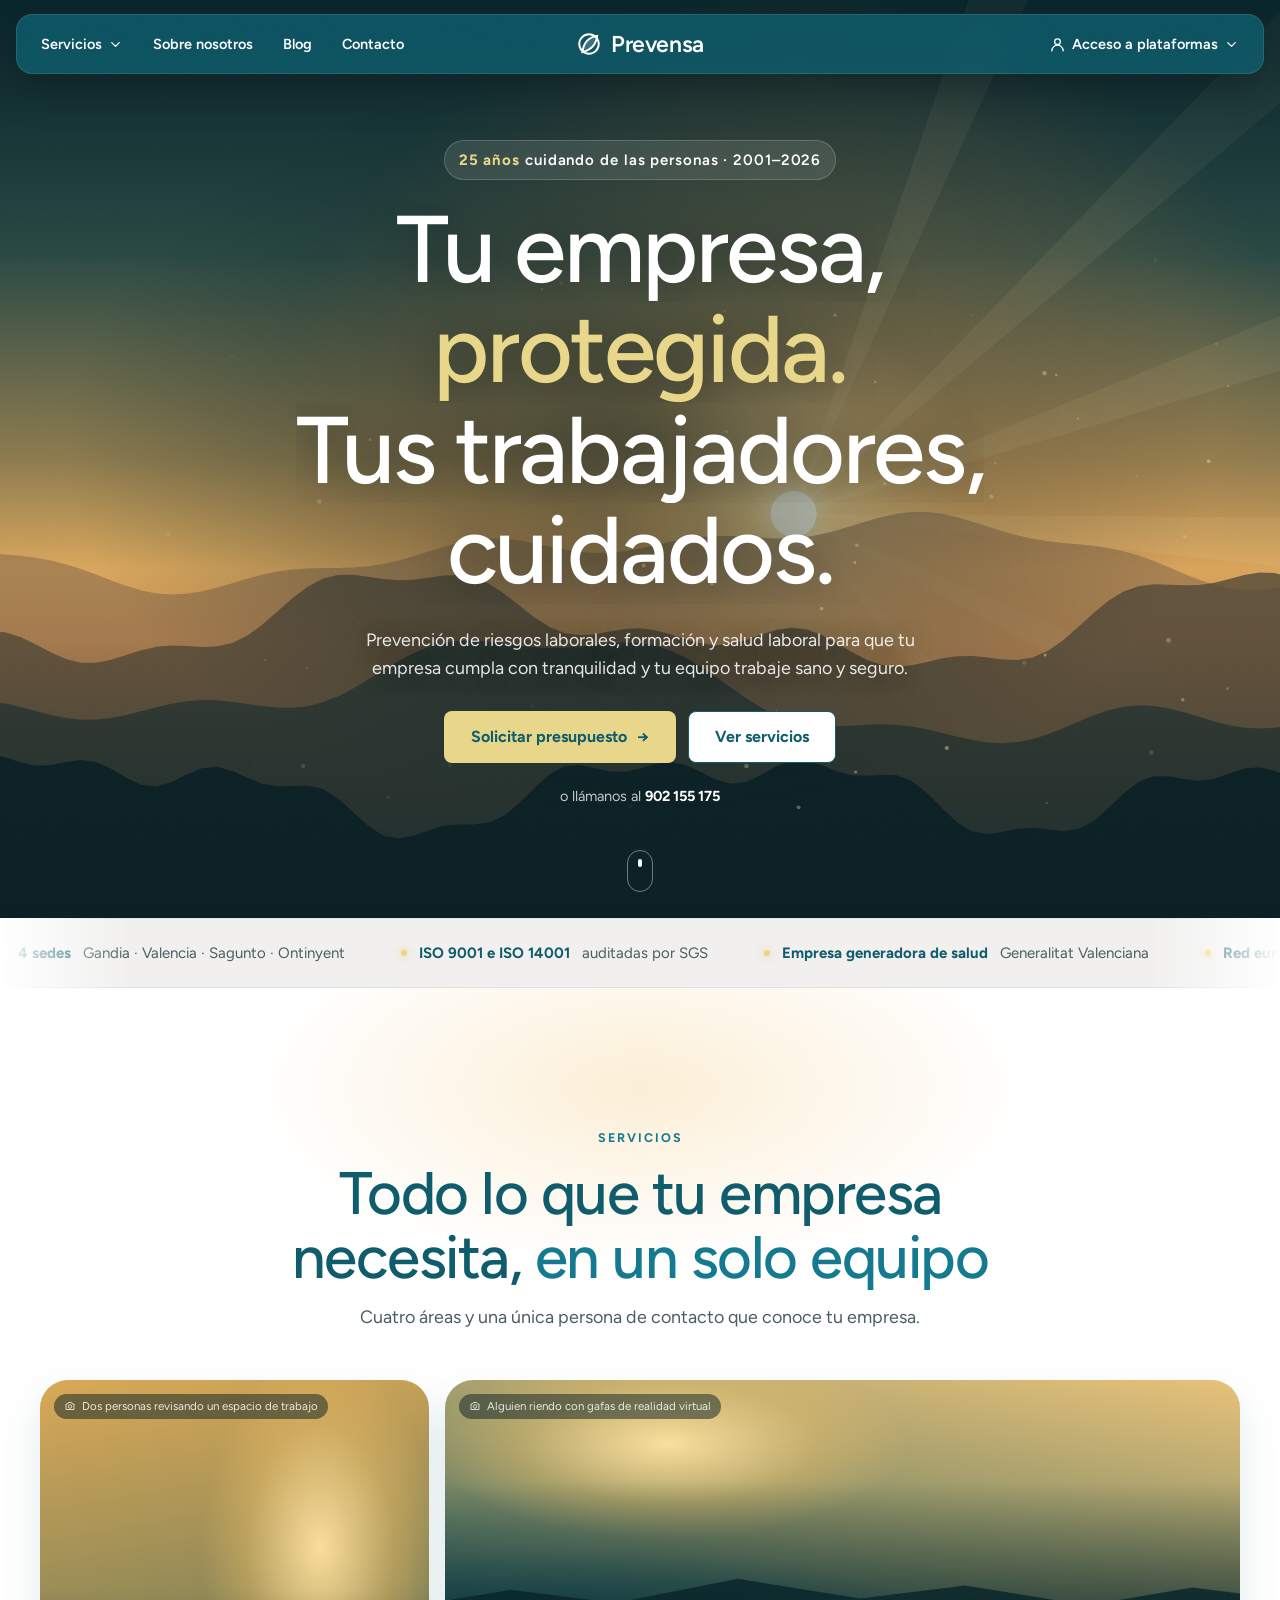
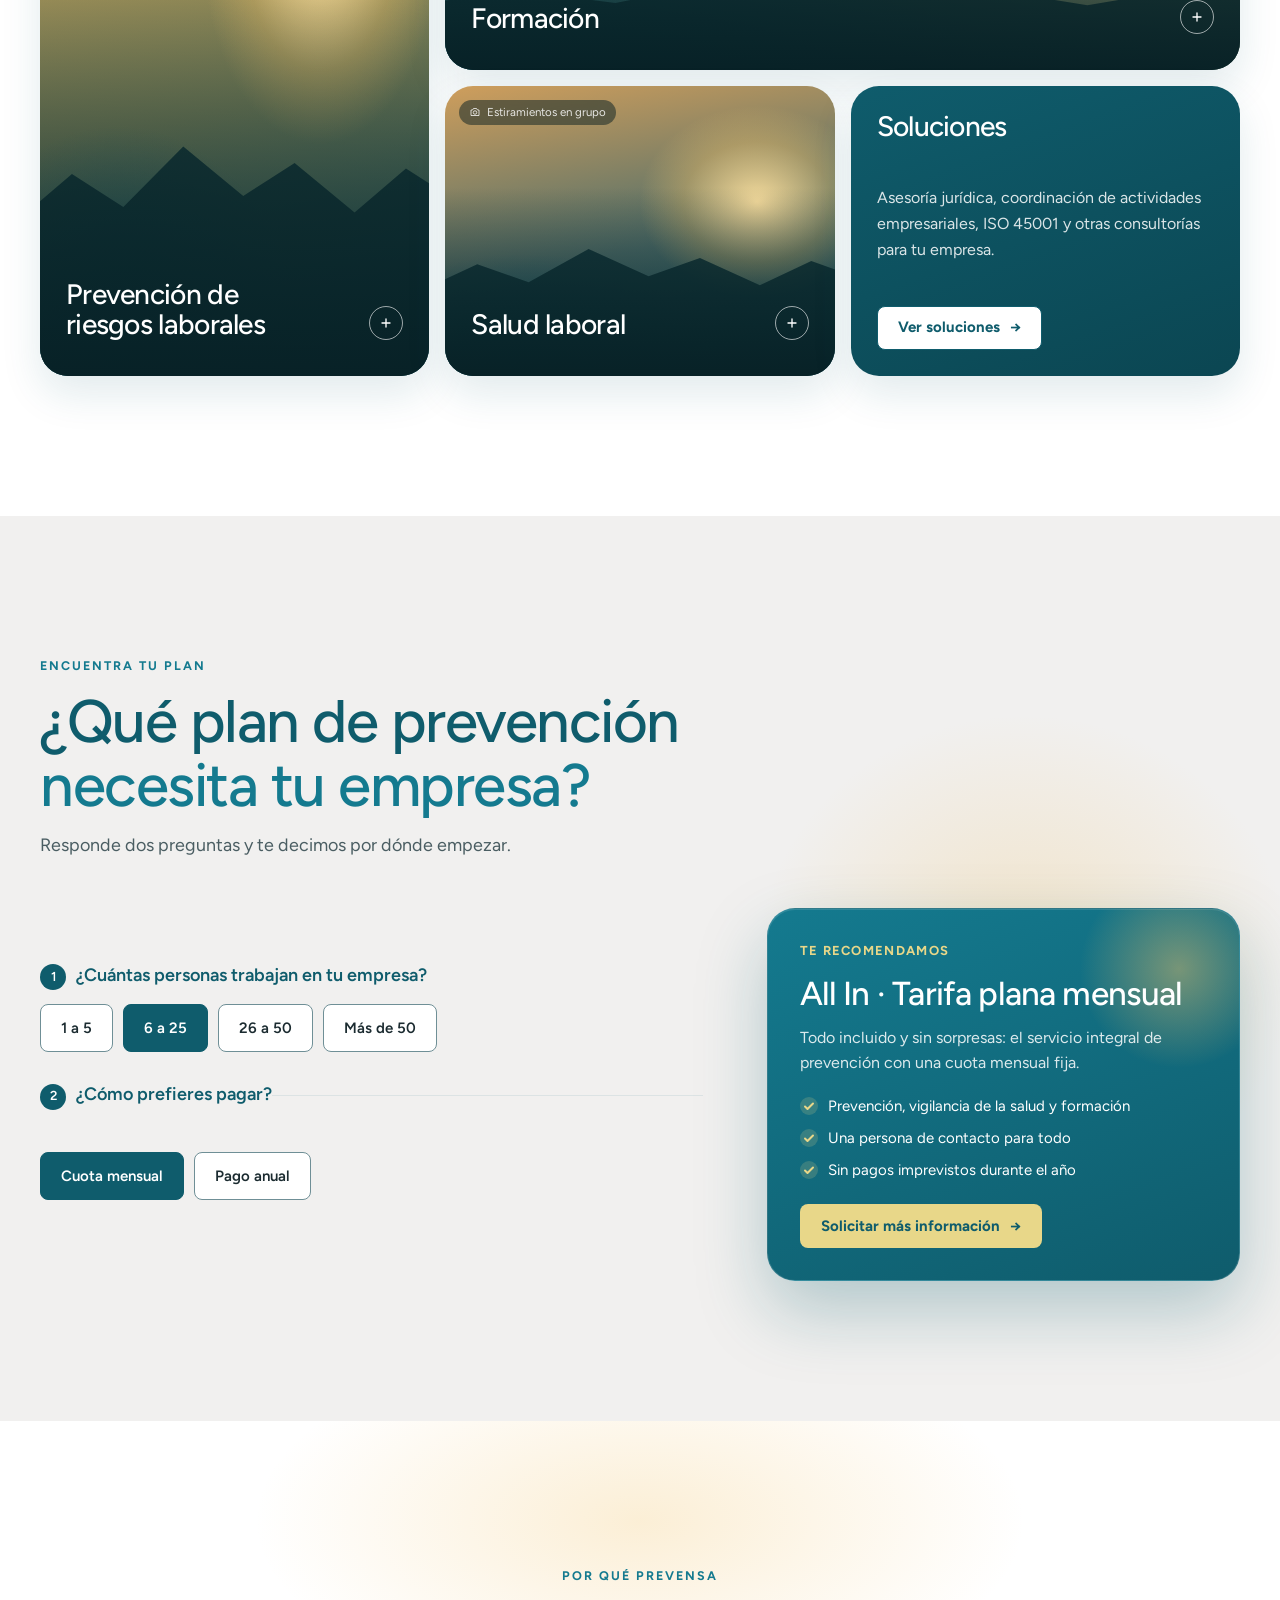
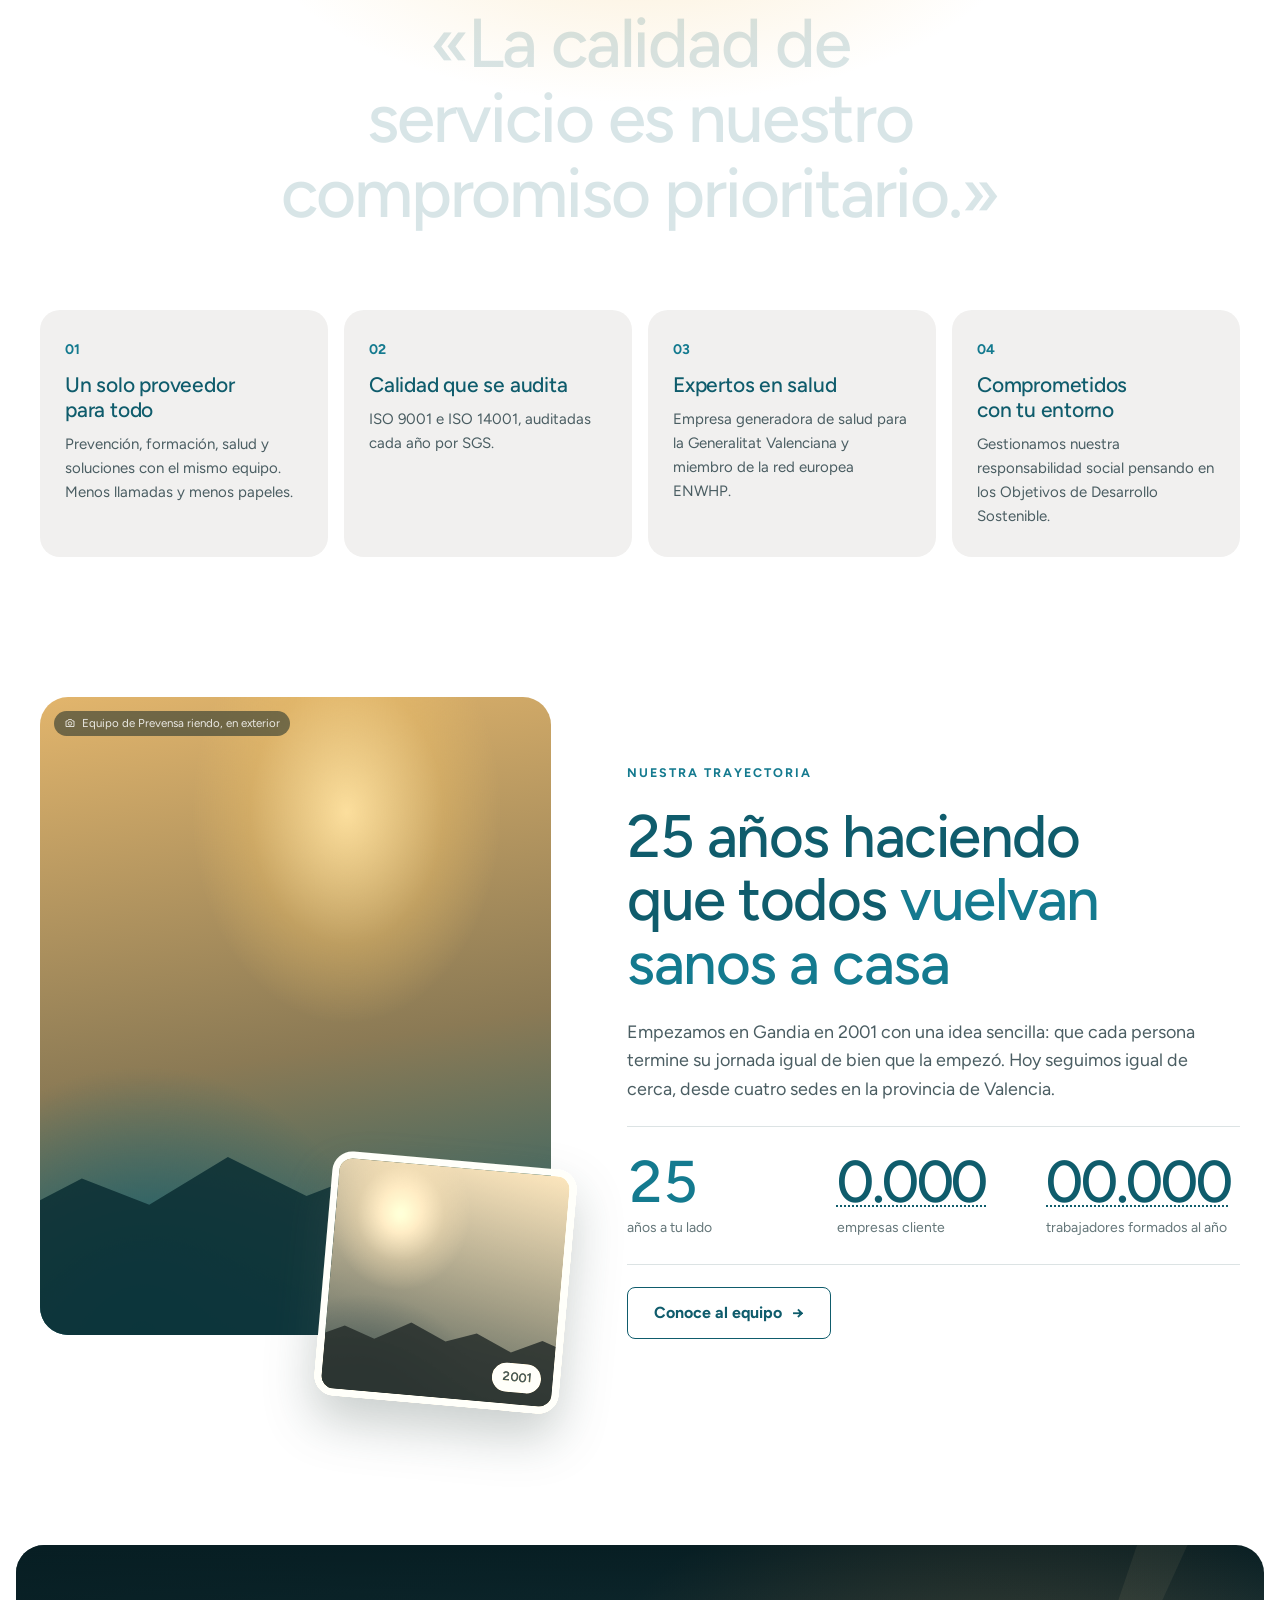
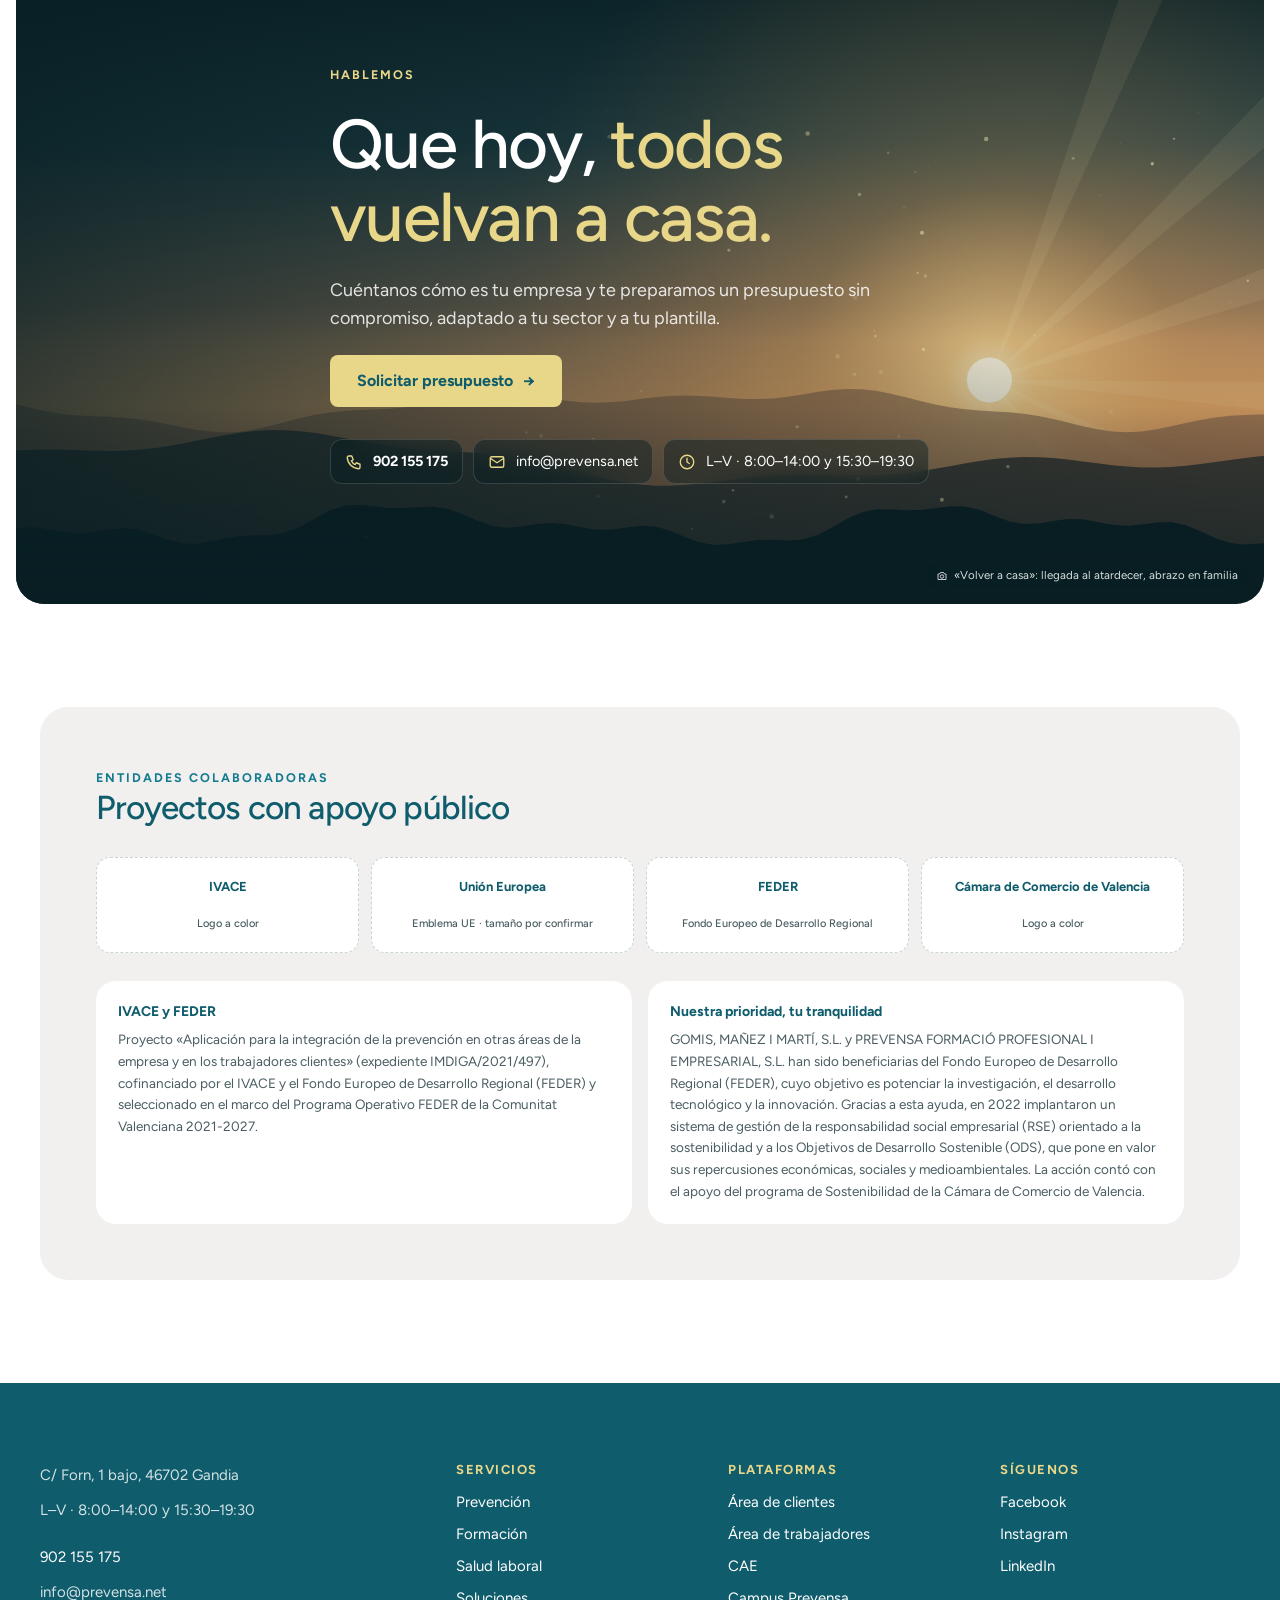
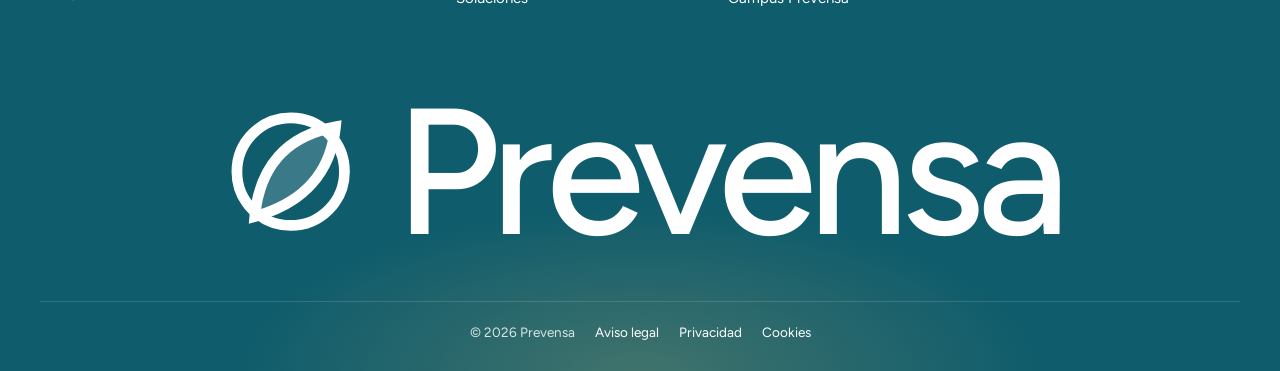
==== commit bbc0d5c3: "Lighten Prevensa prototype: white and Hueso sections with warm sun glows Hero and closing call to ac" ====
--- a/proyectos/prevensa/index.html
+++ b/proyectos/prevensa/index.html
@@ -10,39 +10,41 @@
 <link rel="preconnect" href="https://fonts.gstatic.com" crossorigin>
 <link rel="stylesheet" href="https://fonts.googleapis.com/css2?family=Figtree:ital,wght@0,400;0,500;0,600;0,700;1,500&display=swap">
 <style>
-/* Layout: one continuous golden-hour scene. Deep Petróleo night as the ground, warm sun light leaking into every section;
-   centered hero, bento services, plan finder, scroll-lit quote, dusk CTA, light Hueso panel only for the funding logos.
-   Deliberately single (dark) look: the brand palette + the hero photo set the mood, so no light/dark switch. */
+/* Layout: golden-hour hero and dusk CTA as the two photographic moments; between them a bright white/Hueso page
+   with soft sun glows so the warmth carries through. Centered hero, bento services, plan finder, scroll-lit quote.
+   Deliberately single light look (brand palette is the spec), so no dark variant. */
 :root{
   --noche:#071E23;      /* page ground, Petróleo pushed toward night */
   --noche-2:#0A2A31;
   --petroleo:#0F5C6C; --oceano:#147A8F; --turquesa:#359FA5; --lima:#E8D789;
   --oro:#F2C46B;        /* sun light, derived from Lima for glows only */
   --hueso:#F1F0EF; --texto:#1B2B30;
-  --tx:#EEF2F0; --tx-2:rgba(238,242,240,.72); --tx-3:rgba(238,242,240,.5);
-  --glass:rgba(255,255,255,.06); --glass-b:rgba(255,255,255,.12);
+  --tx:#1B2B30; --tx-2:#4A5D62; --tx-3:#647679; --linea:#DCE3E4; --blanco:#FFFFFF;
+  --glass:#FFFFFF; --glass-b:rgba(255,255,255,.12);
   --sans:"ArponaSans","Figtree",system-ui,-apple-system,"Segoe UI",sans-serif;
   --r-lg:28px; --r-md:20px; --r-btn:8px;
   --ease:cubic-bezier(.22,.8,.24,1);
-  color-scheme:dark;
+  color-scheme:light;
 }
 *,*::before,*::after{box-sizing:border-box}
-html{scroll-behavior:smooth;background:var(--noche)}
-body{margin:0;background:var(--noche);color:var(--tx);font-family:var(--sans);font-size:17px;line-height:1.6;-webkit-font-smoothing:antialiased;overflow-x:hidden}
+html{scroll-behavior:smooth;background:var(--blanco)}
+body{margin:0;background:var(--blanco);color:var(--tx);font-family:var(--sans);font-size:17px;line-height:1.6;-webkit-font-smoothing:antialiased;overflow-x:hidden}
 img{max-width:100%;display:block}
 a{color:inherit}
 h1,h2,h3{font-weight:500;letter-spacing:-.025em;line-height:1.06;margin:0;text-wrap:balance}
 p{margin:0}
 .wrap{max-width:calc(1200px + 2*max(16px, env(safe-area-inset-left,0px)));margin:0 auto;padding-left:max(16px, env(safe-area-inset-left,0px));padding-right:max(16px, env(safe-area-inset-right,0px))}
 .section{position:relative;padding-block:clamp(80px,11vw,140px)}
-.eyebrow{display:inline-block;font-size:12.5px;font-weight:700;letter-spacing:.16em;text-transform:uppercase;color:var(--lima)}
+.eyebrow{display:inline-block;font-size:12.5px;font-weight:700;letter-spacing:.16em;text-transform:uppercase;color:var(--oceano)}
 .h2{font-size:clamp(34px,4.8vw,60px)}
-.h2 em,.hero h1 em{font-style:normal;color:var(--lima)}
+.h2{color:var(--petroleo)}
+.h2 em{font-style:normal;color:var(--oceano)}
+.hero h1 em,.cta h2 em{font-style:normal;color:var(--lima)}
 .lead{font-size:clamp(17px,1.4vw,19px);color:var(--tx-2);max-width:56ch}
 .center{text-align:center;margin-inline:auto}
 :focus-visible{outline:2px solid var(--turquesa);outline-offset:3px}
 .tbd{text-decoration:underline dotted 1.5px;text-underline-offset:4px;cursor:help}
-.grain{position:fixed;inset:0;z-index:90;pointer-events:none;opacity:.08;mix-blend-mode:overlay;
+.grain{position:fixed;inset:0;z-index:90;pointer-events:none;opacity:.05;mix-blend-mode:overlay;
   background-image:url("data:image/svg+xml,%3Csvg xmlns='http://www.w3.org/2000/svg' width='180' height='180'%3E%3Cfilter id='n'%3E%3CfeTurbulence type='fractalNoise' baseFrequency='.85' numOctaves='2' stitchTiles='stitch'/%3E%3C/filter%3E%3Crect width='100%25' height='100%25' filter='url(%23n)'/%3E%3C/svg%3E")}
 
 /* ---------- Buttons ---------- */
@@ -53,7 +55,7 @@
 .btn--primary{background:var(--oceano);color:#fff}
 .btn--primary:hover{background:var(--petroleo)}
 .btn--primary:active{background:#0B4652}
-.btn--secondary{background:#fff;color:var(--petroleo);border-color:#fff}
+.btn--secondary{background:#fff;color:var(--petroleo);border-color:var(--petroleo)}
 .btn--secondary:hover{background:#E6F1F3}
 .btn--secondary:active{background:#CFE5E9}
 .btn--lima{background:var(--lima);color:var(--petroleo)}
@@ -84,7 +86,7 @@
 .dd-panel a{display:flex;gap:12px;align-items:flex-start;padding:10px 12px;border-radius:10px;text-decoration:none;transition:background-color .2s}
 .dd-panel a:hover{background:rgba(255,255,255,.07)}
 .dd-panel strong{display:block;font-size:15px;color:#fff}
-.dd-panel small{display:block;font-size:13px;color:var(--tx-3);line-height:1.4}
+.dd-panel small{display:block;font-size:13px;color:rgba(255,255,255,.6);line-height:1.4}
 .dd-dot{flex:none;width:9px;height:9px;margin-top:6px;border-radius:50%;background:var(--lima);box-shadow:0 0 12px var(--oro)}
 .mob-only{display:none}
 
@@ -94,15 +96,15 @@
 .mnav-top{display:flex;justify-content:space-between;align-items:center}
 .mnav ul{list-style:none;margin:44px 0 0;padding:0;display:grid;gap:2px}
 .mnav ul a{display:block;padding:8px 0;color:#fff;text-decoration:none;font:500 34px/1.15 var(--sans);letter-spacing:-.02em}
-.mnav .sub{font-size:15px;color:var(--tx-3);padding:2px 0 8px}
+.mnav .sub{font-size:15px;color:rgba(255,255,255,.6);padding:2px 0 8px}
 .mnav-foot{position:relative;margin-top:auto;display:grid;gap:10px}
 
 /* ---------- Hero: generated golden-hour landscape (swap for the real photo) ---------- */
-.hero{position:relative;min-height:max(640px, min(100svh, 940px));display:grid;place-items:center;overflow:hidden;isolation:isolate}
+.hero{color:#fff;position:relative;min-height:max(640px, min(100svh, 940px));display:grid;place-items:center;overflow:hidden;isolation:isolate}
 .scene{position:absolute;inset:0;width:100%;height:100%;z-index:-2;display:block}
 .hero::after{content:"";position:absolute;inset:0;z-index:-1;background:
   radial-gradient(60% 55% at 50% 48%, rgba(7,30,35,.55), rgba(7,30,35,0) 75%),
-  linear-gradient(180deg, rgba(7,30,35,.35) 0%, rgba(7,30,35,0) 30%, rgba(7,30,35,0) 70%, var(--noche) 100%)}
+  linear-gradient(180deg, rgba(7,30,35,.35) 0%, rgba(7,30,35,0) 30%, rgba(7,30,35,0) 70%, rgba(7,30,35,.35) 100%)}
 .hero-inner{text-align:center;padding-block:140px 110px;display:grid;justify-items:center;gap:22px}
 .hero h1{font-size:clamp(46px,7.4vw,104px);line-height:1;max-width:12ch;text-shadow:0 2px 40px rgba(7,30,35,.4)}
 .hero h1 .ln{display:block;overflow:hidden;padding-bottom:.06em}
@@ -122,13 +124,18 @@
 @keyframes cue{60%{transform:translateY(12px);opacity:0}100%{opacity:0}}
 
 /* ---------- Trust marquee ---------- */
-.trust{border-block:1px solid rgba(255,255,255,.08);overflow:hidden;padding-block:22px;-webkit-mask:linear-gradient(90deg,transparent,#000 10%,#000 90%,transparent);mask:linear-gradient(90deg,transparent,#000 10%,#000 90%,transparent)}
+.trust{background:var(--hueso);border-block:1px solid var(--linea);overflow:hidden;padding-block:22px;-webkit-mask:linear-gradient(90deg,transparent,#000 10%,#000 90%,transparent);mask:linear-gradient(90deg,transparent,#000 10%,#000 90%,transparent)}
 .track{display:flex;width:max-content;gap:56px;animation:marq 40s linear infinite}
 .trust:hover .track{animation-play-state:paused}
 .track span{display:inline-flex;align-items:center;gap:12px;font-size:15px;color:var(--tx-2);white-space:nowrap}
-.track b{color:#fff;font-weight:600}
+.track b{color:var(--petroleo);font-weight:700}
 .track i{width:6px;height:6px;border-radius:50%;background:var(--lima);box-shadow:0 0 10px var(--oro)}
 @keyframes marq{to{transform:translateX(-50%)}}
+
+/* soft sunlight on light sections */
+.sun{overflow:hidden}
+.sun::before{content:"";position:absolute;left:50%;top:-160px;width:min(1100px,120vw);height:520px;transform:translateX(-50%);background:radial-gradient(50% 50% at 50% 50%, rgba(242,196,107,.28), rgba(242,196,107,0) 70%);pointer-events:none;z-index:-1}
+.sun{isolation:isolate}
 
 /* ---------- Atmospheric image slots ---------- */
 .ph{position:absolute;inset:0;overflow:hidden;
@@ -148,7 +155,7 @@
 /* ---------- Services bento ---------- */
 .sec-head{display:grid;gap:14px;margin-bottom:48px}
 .bento{display:grid;grid-template-columns:repeat(12,minmax(0,1fr));grid-template-rows:290px 290px;gap:16px}
-.tile{position:relative;overflow:hidden;border-radius:var(--r-lg);isolation:isolate;color:#fff;text-decoration:none;display:flex;flex-direction:column;justify-content:flex-end;padding:26px;border:1px solid rgba(255,255,255,.08)}
+.tile{position:relative;overflow:hidden;border-radius:var(--r-lg);isolation:isolate;color:#fff;text-decoration:none;display:flex;flex-direction:column;justify-content:flex-end;padding:26px;box-shadow:0 18px 40px rgba(15,92,108,.12)}
 .tile.a{grid-column:span 4;grid-row:span 2}
 .tile.b{grid-column:span 8}
 .tile.c{grid-column:span 4}
@@ -170,20 +177,20 @@
 .tile.d .row{display:flex;justify-content:space-between;align-items:center;gap:12px}
 
 /* ---------- Plan finder ---------- */
-.plan{overflow:hidden;background:linear-gradient(180deg, var(--noche), var(--noche-2))}
-.plan::before{content:"";position:absolute;right:-10%;top:10%;width:60%;height:80%;background:radial-gradient(50% 50% at 50% 50%, rgba(242,196,107,.14), transparent 70%);pointer-events:none}
+.plan{overflow:hidden;background:var(--hueso)}
+.plan::before{content:"";position:absolute;right:-10%;top:10%;width:60%;height:80%;background:radial-gradient(50% 50% at 50% 50%, rgba(242,196,107,.30), transparent 70%);pointer-events:none}
 .plan-grid{position:relative;display:grid;grid-template-columns:7fr 5fr;gap:clamp(32px,5vw,72px);align-items:center;margin-top:48px}
 .q{border:0;margin:0;padding:0 0 28px;display:grid;gap:14px}
-.q + .q{padding-top:28px;border-top:1px solid rgba(255,255,255,.08)}
-.q legend{padding:0;margin-bottom:14px;font-size:18px;font-weight:600}
-.q legend span{display:inline-grid;place-items:center;width:26px;height:26px;margin-right:10px;border-radius:50%;background:rgba(232,215,137,.14);color:var(--lima);font-size:13px}
+.q + .q{padding-top:28px;border-top:1px solid var(--linea)}
+.q legend{padding:0;margin-bottom:14px;font-size:18px;font-weight:600;color:var(--petroleo)}
+.q legend span{display:inline-grid;place-items:center;width:26px;height:26px;margin-right:10px;border-radius:50%;background:var(--petroleo);color:#fff;font-size:13px}
 .pills{display:flex;flex-wrap:wrap;gap:10px}
 .pill input{position:absolute;opacity:0;pointer-events:none}
-.pill span{display:inline-flex;align-items:center;height:48px;padding:0 20px;border-radius:var(--r-btn);border:1.5px solid rgba(255,255,255,.28);color:var(--tx);font-weight:600;font-size:15px;cursor:pointer;transition:all .25s var(--ease)}
-.pill span:hover{border-color:rgba(255,255,255,.6);background:rgba(255,255,255,.05)}
-.pill input:checked + span{background:var(--lima);border-color:var(--lima);color:var(--petroleo)}
+.pill span{display:inline-flex;align-items:center;height:48px;padding:0 20px;border-radius:var(--r-btn);border:1.5px solid #6F8F96;background:#fff;color:var(--tx);font-weight:600;font-size:15px;cursor:pointer;transition:all .25s var(--ease)}
+.pill span:hover{border-color:var(--petroleo);background:#E6F1F3}
+.pill input:checked + span{background:var(--petroleo);border-color:var(--petroleo);color:#fff}
 .pill input:focus-visible + span{outline:2px solid var(--turquesa);outline-offset:3px}
-.result{position:relative;padding:32px;border-radius:var(--r-lg);background:linear-gradient(160deg, rgba(20,122,143,.55), rgba(15,92,108,.75));border:1px solid rgba(255,255,255,.14);-webkit-backdrop-filter:blur(16px);backdrop-filter:blur(16px);box-shadow:0 30px 80px rgba(0,0,0,.35), inset 0 1px 0 rgba(255,255,255,.12);display:grid;gap:14px;overflow:hidden}
+.result{position:relative;padding:32px;color:#fff;border-radius:var(--r-lg);background:linear-gradient(160deg, var(--oceano), var(--petroleo));border:1px solid rgba(255,255,255,.14);-webkit-backdrop-filter:blur(16px);backdrop-filter:blur(16px);box-shadow:0 30px 70px rgba(15,92,108,.28), inset 0 1px 0 rgba(255,255,255,.12);display:grid;gap:14px;overflow:hidden}
 .result::before{content:"";position:absolute;right:-40px;top:-40px;width:200px;height:200px;border-radius:50%;background:radial-gradient(circle, rgba(242,196,107,.45), transparent 70%)}
 .result small{position:relative;font-size:13px;font-weight:700;letter-spacing:.1em;text-transform:uppercase;color:var(--lima)}
 .result h3{position:relative;font-size:clamp(28px,2.6vw,36px)}
@@ -197,34 +204,36 @@
 
 /* ---------- Quote lit by scroll ---------- */
 .why-quote{font-size:clamp(34px,5.4vw,72px);font-weight:500;letter-spacing:-.03em;line-height:1.08;text-wrap:balance;max-width:20ch;margin:18px auto 0;text-align:center}
-.why-quote .w{color:rgba(238,242,240,.18);transition:color .5s, text-shadow .5s}
-.why-quote .w.lit{color:#fff}
-.why-quote .w.gold.lit{color:var(--lima);text-shadow:0 0 40px rgba(242,196,107,.35)}
+.why-quote .w{color:rgba(15,92,108,.16);transition:color .5s}
+.why-quote .w.lit{color:var(--petroleo)}
+.why-quote .w.gold.lit{color:var(--oceano)}
 .diffs{list-style:none;margin:80px 0 0;padding:0;display:grid;grid-template-columns:repeat(4,minmax(0,1fr));gap:16px;counter-reset:d}
-.diffs li{position:relative;padding:28px 24px;border-radius:var(--r-md);background:var(--glass);border:1px solid rgba(255,255,255,.08);counter-increment:d;display:grid;gap:10px;align-content:start;transition:background-color .3s, transform .4s var(--ease)}
-.diffs li:hover{background:rgba(255,255,255,.09);transform:translateY(-4px)}
-.diffs li::before{content:counter(d,decimal-leading-zero);font-size:14px;font-weight:700;color:var(--lima)}
-.diffs h3{font-size:21px;letter-spacing:-.01em;line-height:1.2}
+.diffs li{position:relative;padding:28px 24px;border-radius:var(--r-md);background:var(--hueso);border:1px solid transparent;counter-increment:d;display:grid;gap:10px;align-content:start;transition:background-color .3s, transform .4s var(--ease)}
+.diffs li:hover{background:#fff;border-color:var(--linea);box-shadow:0 18px 40px rgba(15,92,108,.1);transform:translateY(-4px)}
+.diffs li::before{content:counter(d,decimal-leading-zero);font-size:14px;font-weight:700;color:var(--oceano)}
+.diffs h3{color:var(--petroleo);font-size:21px;letter-spacing:-.01em;line-height:1.2}
 .diffs p{font-size:15px;color:var(--tx-2)}
 
 /* ---------- Trajectory ---------- */
 .traj-grid{display:grid;grid-template-columns:5fr 6fr;gap:clamp(40px,6vw,96px);align-items:center}
 .traj-media{position:relative;padding-bottom:70px}
 .traj-media .main{position:relative;aspect-ratio:4/5;border-radius:var(--r-lg);overflow:hidden}
-.traj-media .old{position:absolute;right:-18px;bottom:0;width:48%;aspect-ratio:1;border-radius:var(--r-md);overflow:hidden;border:7px solid var(--hueso);box-shadow:0 24px 50px rgba(0,0,0,.45);transform:rotate(5deg);filter:sepia(.6) saturate(.65) brightness(1.05);transition:transform .6s var(--ease)}
+.traj-media .old{position:absolute;right:-18px;bottom:0;width:48%;aspect-ratio:1;border-radius:var(--r-md);overflow:hidden;border:7px solid var(--hueso);box-shadow:0 24px 50px rgba(15,92,108,.3);transform:rotate(5deg);filter:sepia(.6) saturate(.65) brightness(1.05);transition:transform .6s var(--ease)}
 .traj-media:hover .old{transform:rotate(0) translateY(-8px)}
 .yr{position:absolute;z-index:3;right:12px;bottom:12px;font-weight:700;font-size:13px;padding:4px 10px;border-radius:999px;background:var(--hueso);color:var(--petroleo)}
 .traj-copy{display:grid;gap:22px}
-.stats{display:grid;grid-template-columns:repeat(3,minmax(0,1fr));gap:16px;padding:26px 0;border-block:1px solid rgba(255,255,255,.1)}
+.stats{display:grid;grid-template-columns:repeat(3,minmax(0,1fr));gap:16px;padding:26px 0;border-block:1px solid var(--linea)}
 .stats div{min-width:0}
-.stats b{display:block;font-size:clamp(40px,4.6vw,60px);font-weight:500;letter-spacing:-.04em;line-height:1;font-variant-numeric:tabular-nums;color:#fff}
-.stats b.gold{color:var(--lima)}
+.stats b{display:block;font-size:clamp(40px,4.6vw,60px);font-weight:500;letter-spacing:-.04em;line-height:1;font-variant-numeric:tabular-nums;color:var(--petroleo)}
+.stats b.gold{color:var(--oceano)}
 .stats span{display:block;margin-top:8px;font-size:14px;line-height:1.35;color:var(--tx-3)}
 
 /* ---------- Dusk CTA ---------- */
-.cta{position:relative;min-height:640px;display:grid;align-items:center;overflow:hidden;isolation:isolate}
-.cta::after{content:"";position:absolute;inset:0;z-index:-1;background:linear-gradient(180deg, var(--noche) 0%, rgba(7,30,35,0) 22%, rgba(7,30,35,0) 60%, rgba(7,30,35,.7) 100%), linear-gradient(90deg, rgba(7,30,35,.75) 0%, rgba(7,30,35,.2) 60%, rgba(7,30,35,0) 100%)}
+.cta{position:relative;color:#fff;margin-inline:auto;max-width:calc(1360px + 2*max(16px, env(safe-area-inset-left,0px)));border-radius:var(--r-lg);min-height:640px;display:grid;align-items:center;overflow:hidden;isolation:isolate}
+.cta::after{content:"";position:absolute;inset:0;z-index:-1;background:linear-gradient(180deg, rgba(7,30,35,0) 60%, rgba(7,30,35,.6) 100%), linear-gradient(90deg, rgba(7,30,35,.75) 0%, rgba(7,30,35,.2) 60%, rgba(7,30,35,0) 100%)}
 .cta .scene{z-index:-2}
+.cta .eyebrow{color:var(--lima)}
+.cta-wrap{padding-left:max(16px, env(safe-area-inset-left,0px));padding-right:max(16px, env(safe-area-inset-right,0px))}
 .cta-in{display:grid;gap:22px;max-width:620px;padding-block:120px}
 .cta h2{font-size:clamp(38px,5.4vw,72px)}
 .cta p{color:rgba(255,255,255,.85);font-size:18px;max-width:46ch}
@@ -301,7 +310,7 @@
   .hero-ctas .btn{flex:1 1 100%}
   .stats b{font-size:36px}
   .traj-media .old{right:-6px}
-  .cta::after{background:linear-gradient(180deg, var(--noche) 0%, rgba(7,30,35,.2) 25%, rgba(7,30,35,.8) 100%)}
+  .cta::after{background:linear-gradient(180deg, rgba(7,30,35,.1) 0%, rgba(7,30,35,.2) 25%, rgba(7,30,35,.82) 100%)}
   .cta-in{padding-block:200px 80px}
 }
 @media (prefers-reduced-motion:reduce){
@@ -410,7 +419,7 @@
 </div>
 
 <!-- Services -->
-<section class="section" id="servicios">
+<section class="section sun" id="servicios">
   <div class="wrap">
     <div class="sec-head center rv" style="text-align:center;justify-items:center">
       <span class="eyebrow">Servicios</span>
@@ -487,7 +496,7 @@
 </section>
 
 <!-- Why -->
-<section class="section" aria-labelledby="why-e">
+<section class="section sun" aria-labelledby="why-e">
   <div class="wrap" style="text-align:center">
     <span class="eyebrow" id="why-e">Por qué Prevensa</span>
     <p class="why-quote" id="quote">«La calidad de servicio es nuestro <span class="gold-run">compromiso prioritario</span>.»</p>
@@ -522,7 +531,7 @@
 </section>
 
 <!-- Dusk CTA -->
-<section class="cta" id="contacto">
+<div class="cta-wrap"><section class="cta" id="contacto">
   <canvas class="scene" id="ctaScene" aria-hidden="true"></canvas>
   <span class="tag"><svg width="12" height="12" aria-hidden="true"><use href="#i-cam"/></svg>«Volver a casa»: llegada al atardecer, abrazo en familia</span>
   <div class="wrap">
@@ -538,7 +547,7 @@
       </div>
     </div>
   </div>
-</section>
+</section></div>
 
 <!-- Entities -->
 <section class="section" aria-labelledby="ent-h" style="padding-block:clamp(64px,8vw,104px)">
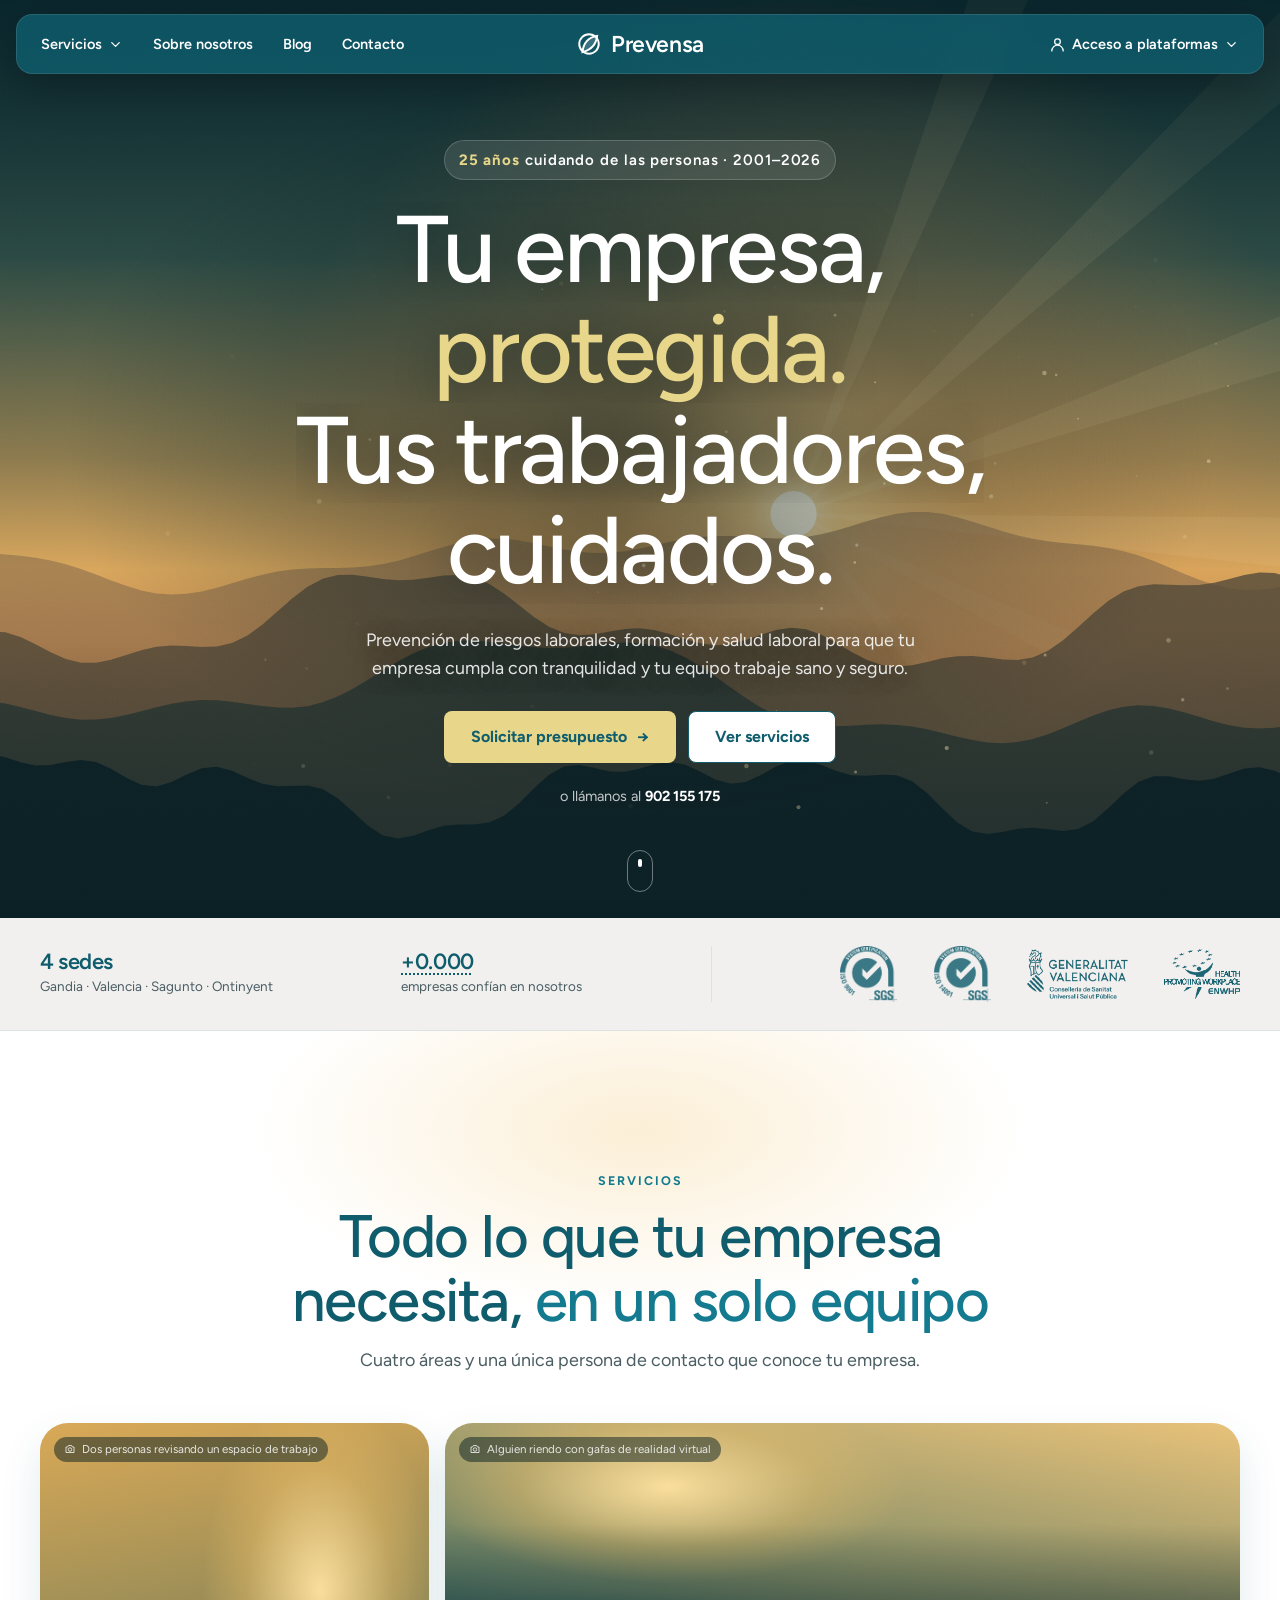
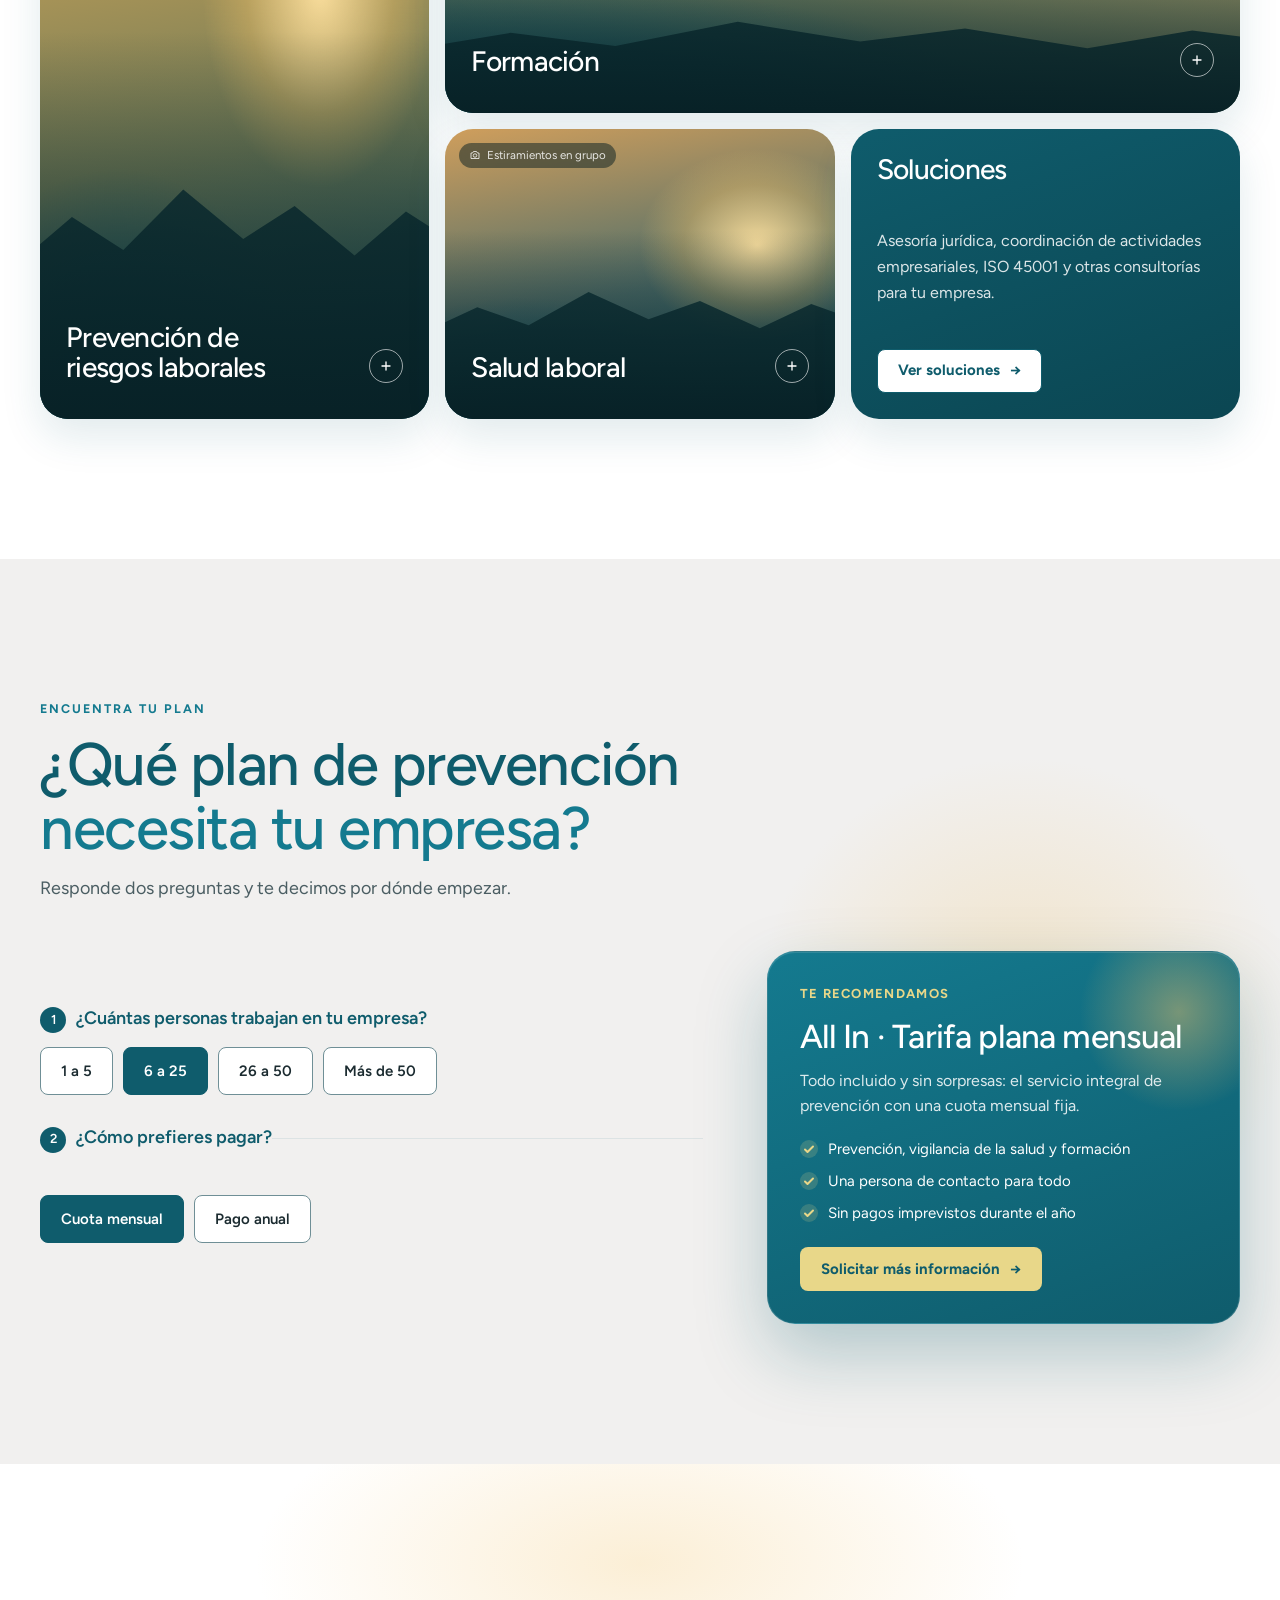
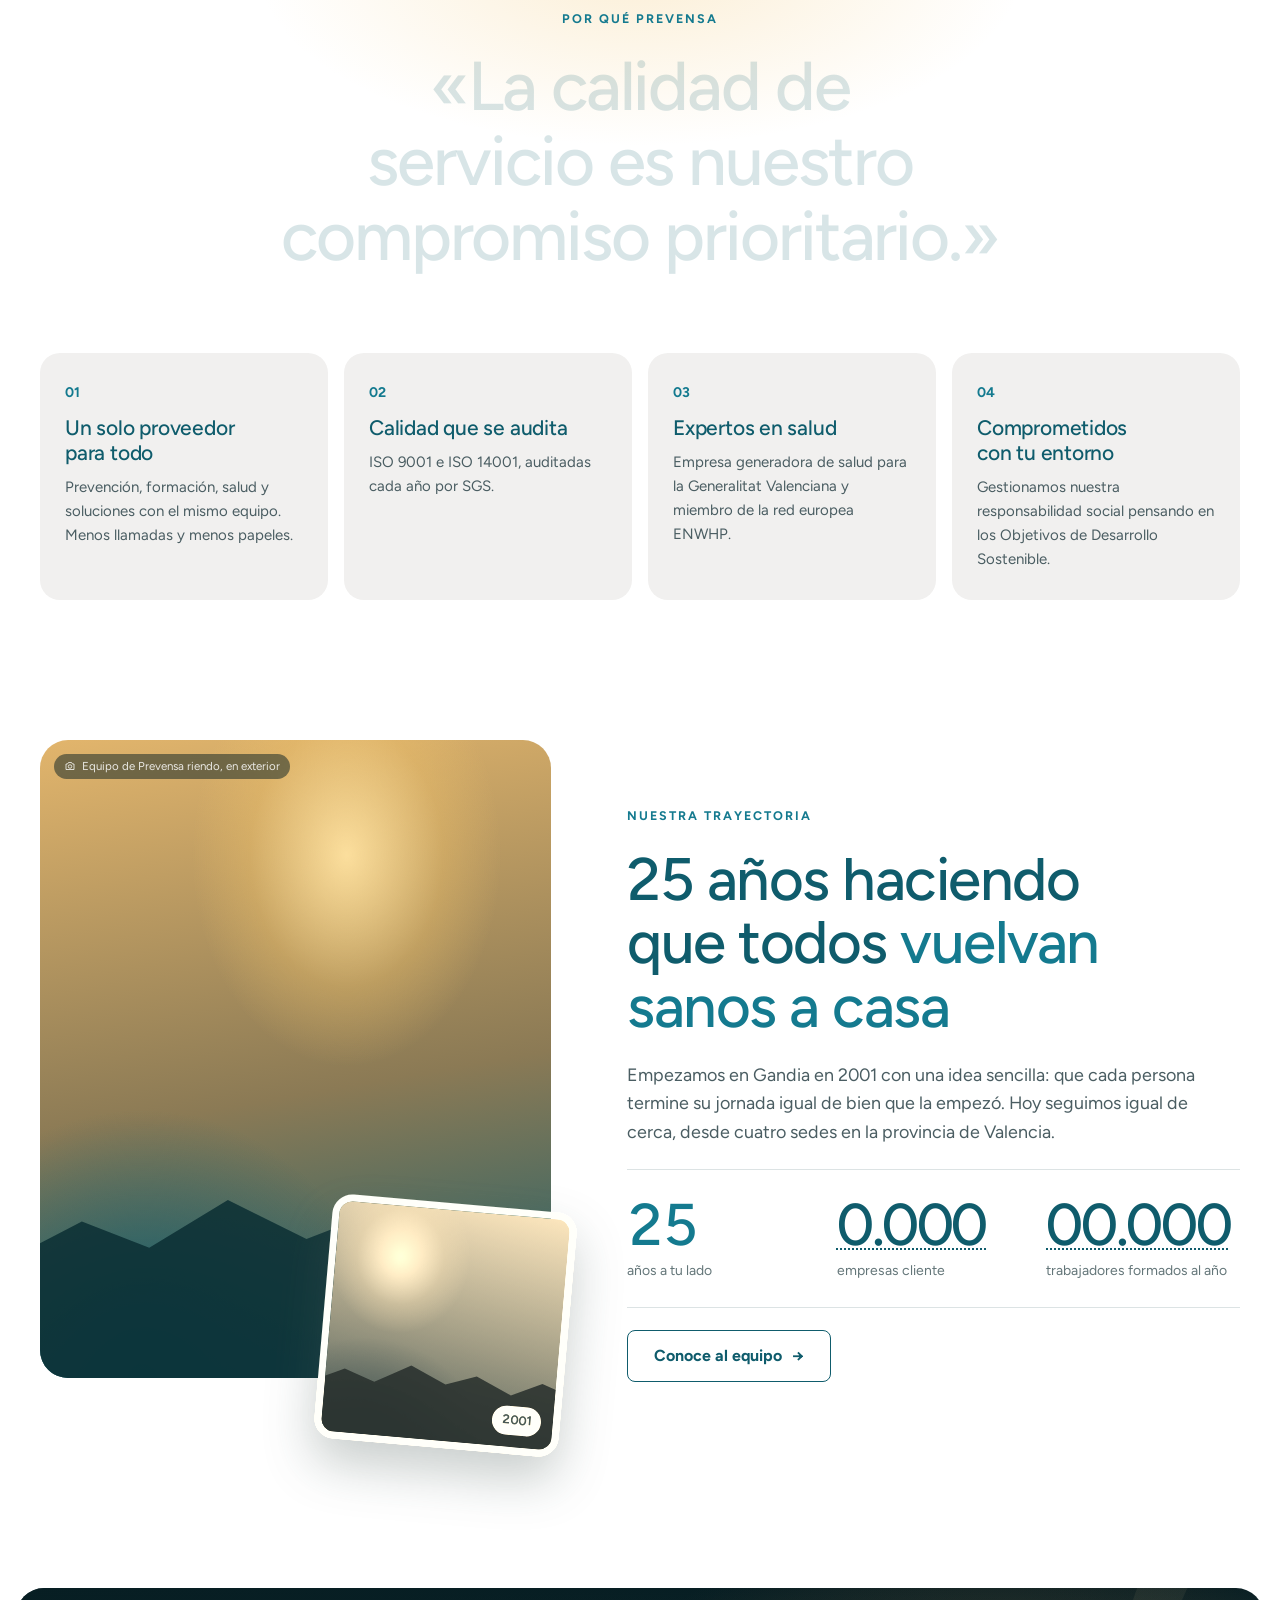
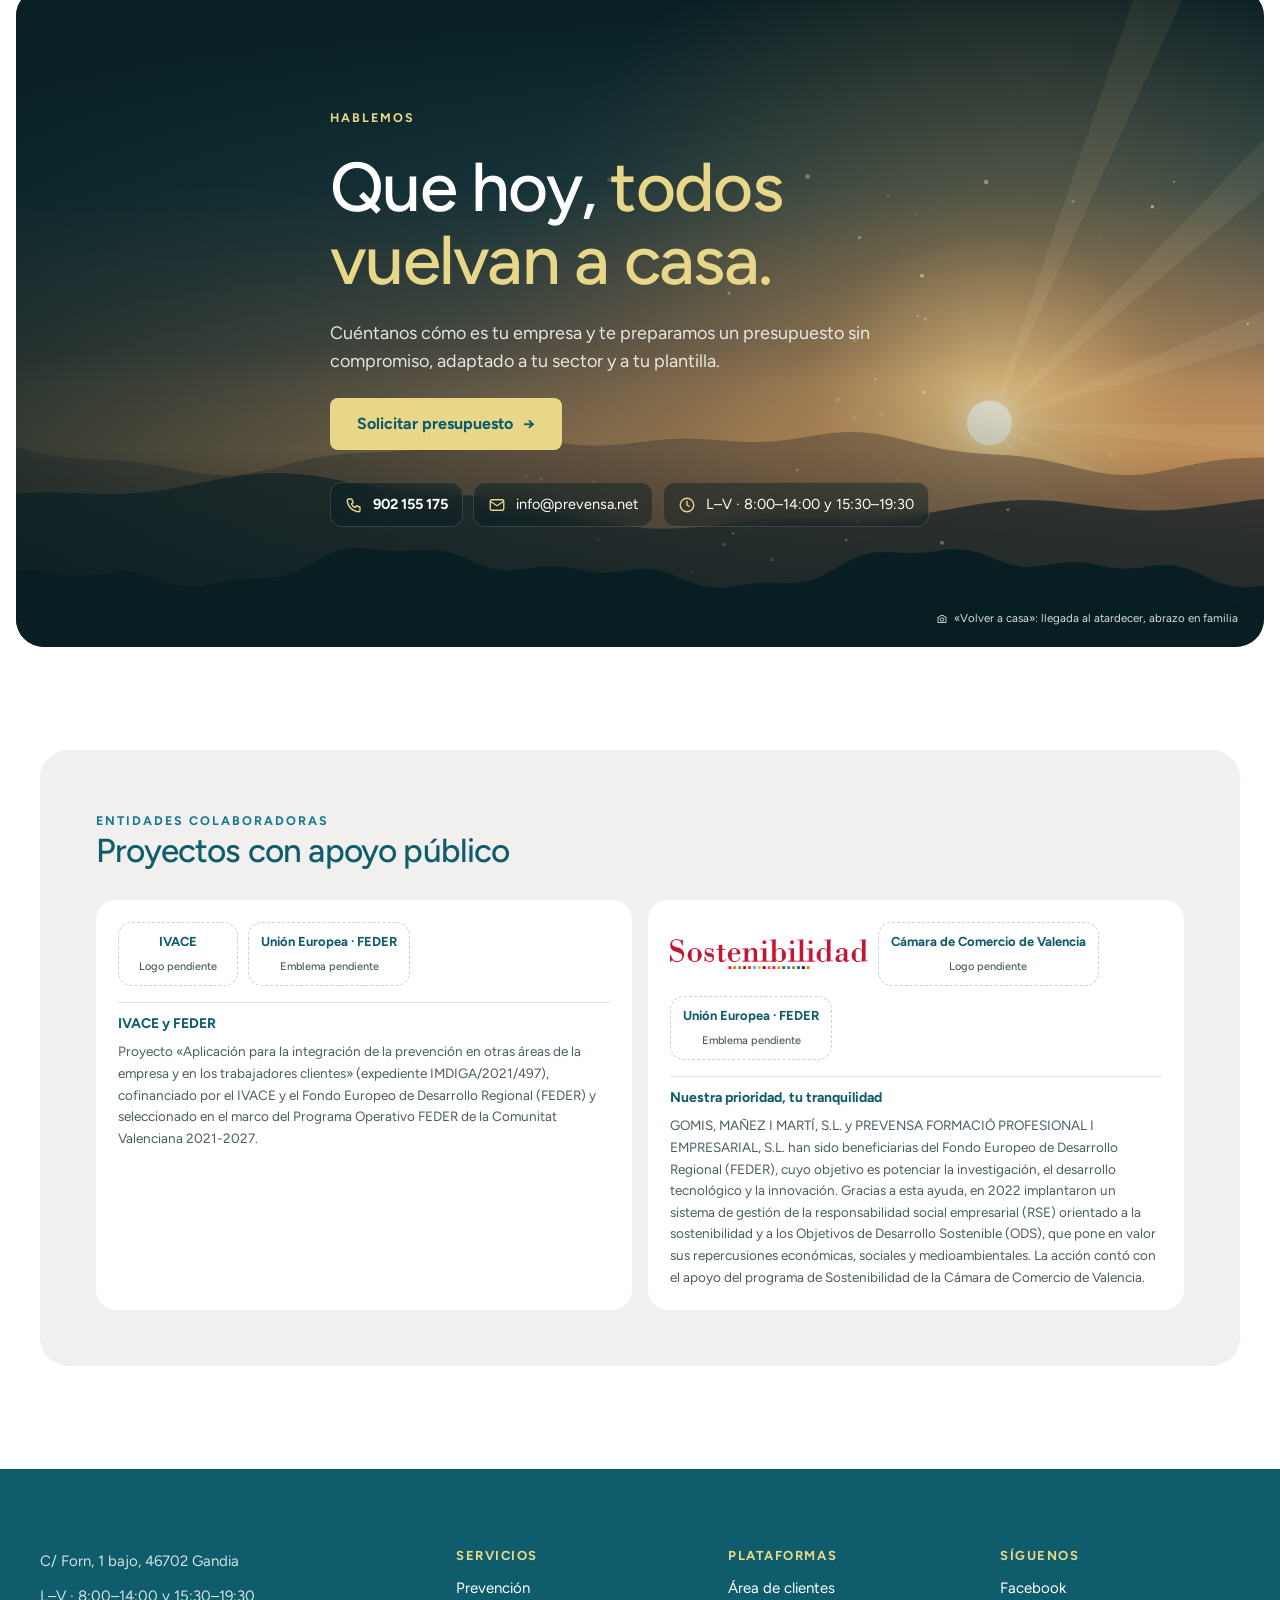
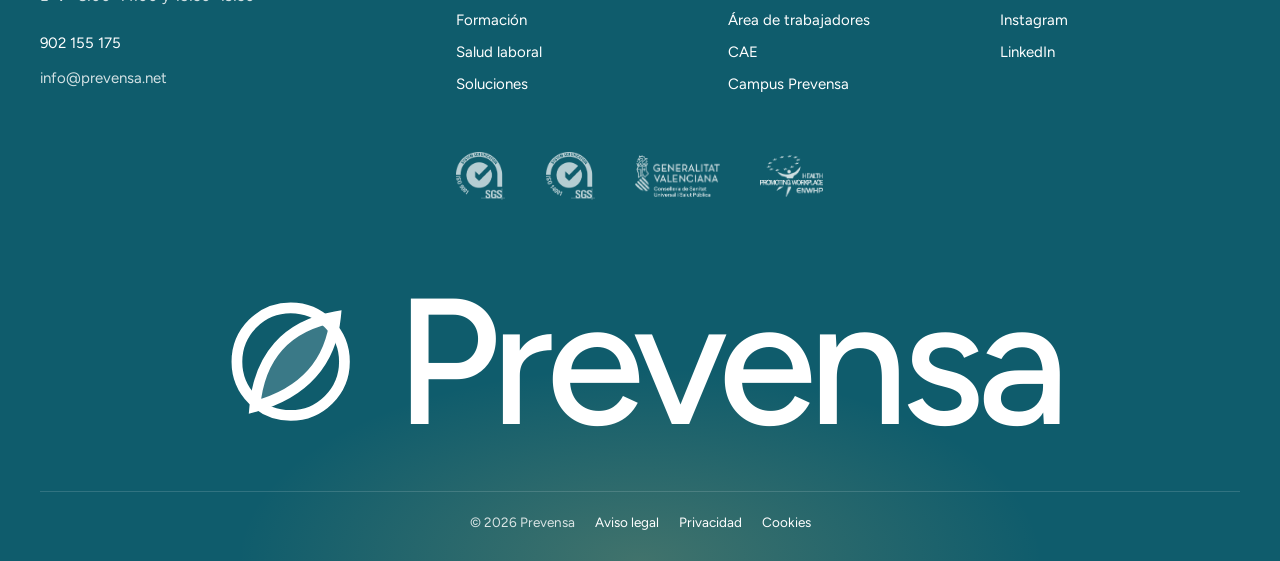
==== commit 38d1eb7c: "Add real certification seals and reorganize funding logos in Prevensa prototype SGS ISO 9001/14001, " ====
--- a/proyectos/prevensa/index.html
+++ b/proyectos/prevensa/index.html
@@ -123,14 +123,24 @@
 .scroll-cue::after{content:"";position:absolute;left:50%;top:8px;width:4px;height:8px;margin-left:-2px;border-radius:2px;background:#fff;animation:cue 2s var(--ease) infinite}
 @keyframes cue{60%{transform:translateY(12px);opacity:0}100%{opacity:0}}
 
-/* ---------- Trust marquee ---------- */
-.trust{background:var(--hueso);border-block:1px solid var(--linea);overflow:hidden;padding-block:22px;-webkit-mask:linear-gradient(90deg,transparent,#000 10%,#000 90%,transparent);mask:linear-gradient(90deg,transparent,#000 10%,#000 90%,transparent)}
-.track{display:flex;width:max-content;gap:56px;animation:marq 40s linear infinite}
-.trust:hover .track{animation-play-state:paused}
-.track span{display:inline-flex;align-items:center;gap:12px;font-size:15px;color:var(--tx-2);white-space:nowrap}
-.track b{color:var(--petroleo);font-weight:700}
-.track i{width:6px;height:6px;border-radius:50%;background:var(--lima);box-shadow:0 0 10px var(--oro)}
-@keyframes marq{to{transform:translateX(-50%)}}
+/* ---------- Trust strip: real seals, single-color via mask ---------- */
+.trust{background:var(--hueso);border-bottom:1px solid var(--linea)}
+.trust-row{display:flex;flex-wrap:wrap;align-items:center;justify-content:space-between;gap:24px 40px;padding-block:28px}
+.t-txt{display:grid;gap:2px;min-width:0}
+.t-txt b{font-size:22px;font-weight:600;letter-spacing:-.02em;color:var(--petroleo);line-height:1.1}
+.t-txt span{font-size:13.5px;color:var(--tx-2)}
+.t-sep{width:1px;align-self:stretch;background:var(--linea)}
+.seals{display:flex;flex-wrap:wrap;align-items:center;gap:20px 36px}
+.lg{display:block;height:var(--lh,56px);aspect-ratio:var(--ar);max-width:100%;background:var(--lc,var(--petroleo));-webkit-mask:var(--m) center/contain no-repeat;mask:var(--m) center/contain no-repeat;transition:background-color .3s, transform .3s var(--ease)}
+.seals .lg:hover{--lc:var(--oceano);transform:translateY(-2px)}
+.lg-iso9001{--m:url("[data-uri]");--ar:250/244}
+.lg-iso14001{--m:url("[data-uri]");--ar:250/244}
+.lg-gva{--m:url("[data-uri]");--ar:175/86}
+.lg-enwhp{--m:url("[data-uri]");--ar:142/94}
+.lg-gva,.lg-enwhp{--lh:50px}
+.ftr-seals{display:flex;flex-wrap:wrap;align-items:center;justify-content:center;gap:20px 40px;margin-top:56px}
+.ftr-seals .lg{--lc:rgba(255,255,255,.85);--lh:48px}
+.ftr-seals .lg-gva,.ftr-seals .lg-enwhp{--lh:42px}
 
 /* soft sunlight on light sections */
 .sun{overflow:hidden}
@@ -248,8 +258,9 @@
 .ent-panel .eyebrow{color:var(--oceano)}
 .ent-head{display:flex;flex-wrap:wrap;justify-content:space-between;align-items:end;gap:24px;margin-bottom:32px}
 .ent-head h2{font-size:clamp(26px,2.6vw,34px);color:var(--petroleo)}
-.logos{display:grid;grid-template-columns:repeat(4,minmax(0,1fr));gap:12px;margin-bottom:28px}
-.logo-slot{display:grid;place-items:center;gap:2px;height:96px;padding:12px;border-radius:14px;background:#fff;border:1.5px dashed #C9D3D5;text-align:center;font-size:13px;font-weight:700;color:var(--petroleo);line-height:1.3}
+.aid-logos{display:flex;flex-wrap:wrap;align-items:center;gap:10px;padding-bottom:16px;margin-bottom:4px;border-bottom:1px solid var(--linea)}
+.aid-logos img{height:30px;width:auto}
+.logo-slot{display:grid;place-items:center;gap:2px;height:64px;min-width:120px;padding:8px 12px;border-radius:14px;background:#fff;border:1.5px dashed #C9D3D5;text-align:center;font-size:13px;font-weight:700;color:var(--petroleo);line-height:1.3}
 .logo-slot small{font-weight:500;color:#4A5D62;font-size:11px}
 .aids{display:grid;grid-template-columns:1fr 1fr;gap:16px}
 .aid{padding:22px;border-radius:var(--r-md);background:#fff;display:grid;gap:8px;align-content:start}
@@ -271,7 +282,7 @@
 .legal{display:flex;flex-wrap:wrap;justify-content:center;gap:8px 20px;padding-top:20px;border-top:1px solid rgba(255,255,255,.14);font-size:13.5px}
 
 /* prototype note */
-.proto{position:fixed;z-index:40;right:max(16px, env(safe-area-inset-right,0px));bottom:calc(16px + env(safe-area-inset-bottom,0px));max-width:min(330px, calc(100vw - 32px));display:flex;gap:10px;align-items:flex-start;padding:12px 14px;border-radius:14px;background:rgba(10,42,49,.92);border:1px solid var(--glass-b);-webkit-backdrop-filter:blur(14px);backdrop-filter:blur(14px);font-size:13px;line-height:1.45;color:var(--tx-2);box-shadow:0 12px 34px rgba(0,0,0,.35);transition:opacity .3s, transform .3s var(--ease)}
+.proto{position:fixed;z-index:40;right:max(16px, env(safe-area-inset-right,0px));bottom:calc(16px + env(safe-area-inset-bottom,0px));max-width:min(330px, calc(100vw - 32px));display:flex;gap:10px;align-items:flex-start;padding:12px 14px;border-radius:14px;background:rgba(10,42,49,.92);border:1px solid var(--glass-b);-webkit-backdrop-filter:blur(14px);backdrop-filter:blur(14px);font-size:13px;line-height:1.45;color:rgba(255,255,255,.75);box-shadow:0 12px 34px rgba(0,0,0,.35);transition:opacity .3s, transform .3s var(--ease)}
 .proto strong{color:#fff}
 .proto.off{opacity:0;transform:translateY(12px);pointer-events:none}
 .proto button{flex:none;border:0;background:none;color:var(--tx-3);cursor:pointer;font-size:18px;line-height:1;padding:0 2px}
@@ -295,7 +306,11 @@
   .bar{grid-template-columns:auto 1fr;padding:0 8px 0 14px}
   .plan-grid,.traj-grid{grid-template-columns:1fr}
   .ftr-grid{grid-template-columns:1fr 1fr}
-  .logos{grid-template-columns:1fr 1fr}
+  .t-sep{display:none}
+  .trust-row{display:grid;grid-template-columns:1fr 1fr}
+  .seals{grid-column:1/-1;justify-content:space-between;gap:16px}
+  .seals .lg{--lh:44px}
+  .seals .lg-gva,.seals .lg-enwhp{--lh:40px}
   .tile .more{grid-template-rows:1fr}
 }
 @media (max-width:640px){
@@ -404,17 +419,16 @@
 
 <!-- Trust -->
 <div class="trust" aria-label="Por qué confiar en Prevensa">
-  <div class="track">
-    <span><i></i><b>4 sedes</b> Gandia · Valencia · Sagunto · Ontinyent</span>
-    <span><i></i><b>ISO 9001 e ISO 14001</b> auditadas por SGS</span>
-    <span><i></i><b>Empresa generadora de salud</b> Generalitat Valenciana</span>
-    <span><i></i><b>Red europea ENWHP</b></span>
-    <span><i></i><b class="tbd" title="Dato pendiente de confirmar">+0.000 empresas</b> confían en nosotros</span>
-    <span aria-hidden="true"><i></i><b>4 sedes</b> Gandia · Valencia · Sagunto · Ontinyent</span>
-    <span aria-hidden="true"><i></i><b>ISO 9001 e ISO 14001</b> auditadas por SGS</span>
-    <span aria-hidden="true"><i></i><b>Empresa generadora de salud</b> Generalitat Valenciana</span>
-    <span aria-hidden="true"><i></i><b>Red europea ENWHP</b></span>
-    <span aria-hidden="true"><i></i><b>+0.000 empresas</b> confían en nosotros</span>
+  <div class="wrap trust-row">
+    <div class="t-txt"><b>4 sedes</b><span>Gandia · Valencia · Sagunto · Ontinyent</span></div>
+    <div class="t-txt"><b class="tbd" title="Dato pendiente de confirmar">+0.000</b><span>empresas confían en nosotros</span></div>
+    <span class="t-sep" aria-hidden="true"></span>
+    <div class="seals">
+      <span class="lg lg-iso9001" role="img" aria-label="ISO 9001, certificado por SGS" title="ISO 9001 · certificado por SGS"></span>
+      <span class="lg lg-iso14001" role="img" aria-label="ISO 14001, certificado por SGS" title="ISO 14001 · certificado por SGS"></span>
+      <span class="lg lg-gva" role="img" aria-label="Generalitat Valenciana, Conselleria de Sanitat: empresa generadora de salud" title="Empresa generadora de salud · Generalitat Valenciana"></span>
+      <span class="lg lg-enwhp" role="img" aria-label="ENWHP, red europea Health Promoting Workplace" title="Red europea ENWHP"></span>
+    </div>
   </div>
 </div>
 
@@ -556,15 +570,9 @@
       <div class="ent-head">
         <div><span class="eyebrow">Entidades colaboradoras</span><h2 id="ent-h">Proyectos con apoyo público</h2></div>
       </div>
-      <div class="logos">
-        <div class="logo-slot">IVACE<small>Logo a color</small></div>
-        <div class="logo-slot">Unión Europea<small>Emblema UE · tamaño por confirmar</small></div>
-        <div class="logo-slot">FEDER<small>Fondo Europeo de Desarrollo Regional</small></div>
-        <div class="logo-slot">Cámara de Comercio de Valencia<small>Logo a color</small></div>
-      </div>
       <div class="aids">
-        <div class="aid"><h3>IVACE y FEDER</h3><p>Proyecto «Aplicación para la integración de la prevención en otras áreas de la empresa y en los trabajadores clientes» (expediente IMDIGA/2021/497), cofinanciado por el IVACE y el Fondo Europeo de Desarrollo Regional (FEDER) y seleccionado en el marco del Programa Operativo FEDER de la Comunitat Valenciana 2021-2027.</p></div>
-        <div class="aid"><h3>Nuestra prioridad, tu tranquilidad</h3><p>GOMIS, MAÑEZ I MARTÍ, S.L. y PREVENSA FORMACIÓ PROFESIONAL I EMPRESARIAL, S.L. han sido beneficiarias del Fondo Europeo de Desarrollo Regional (FEDER), cuyo objetivo es potenciar la investigación, el desarrollo tecnológico y la innovación. Gracias a esta ayuda, en 2022 implantaron un sistema de gestión de la responsabilidad social empresarial (RSE) orientado a la sostenibilidad y a los Objetivos de Desarrollo Sostenible (ODS), que pone en valor sus repercusiones económicas, sociales y medioambientales. La acción contó con el apoyo del programa de Sostenibilidad de la Cámara de Comercio de Valencia.</p></div>
+        <div class="aid"><div class="aid-logos"><div class="logo-slot">IVACE<small>Logo pendiente</small></div><div class="logo-slot">Unión Europea · FEDER<small>Emblema pendiente</small></div></div><h3>IVACE y FEDER</h3><p>Proyecto «Aplicación para la integración de la prevención en otras áreas de la empresa y en los trabajadores clientes» (expediente IMDIGA/2021/497), cofinanciado por el IVACE y el Fondo Europeo de Desarrollo Regional (FEDER) y seleccionado en el marco del Programa Operativo FEDER de la Comunitat Valenciana 2021-2027.</p></div>
+        <div class="aid"><div class="aid-logos"><img src="[data-uri]" alt="Programa Sostenibilidad de la Cámara de Comercio de Valencia" width="198" height="30"><div class="logo-slot">Cámara de Comercio de Valencia<small>Logo pendiente</small></div><div class="logo-slot">Unión Europea · FEDER<small>Emblema pendiente</small></div></div><h3>Nuestra prioridad, tu tranquilidad</h3><p>GOMIS, MAÑEZ I MARTÍ, S.L. y PREVENSA FORMACIÓ PROFESIONAL I EMPRESARIAL, S.L. han sido beneficiarias del Fondo Europeo de Desarrollo Regional (FEDER), cuyo objetivo es potenciar la investigación, el desarrollo tecnológico y la innovación. Gracias a esta ayuda, en 2022 implantaron un sistema de gestión de la responsabilidad social empresarial (RSE) orientado a la sostenibilidad y a los Objetivos de Desarrollo Sostenible (ODS), que pone en valor sus repercusiones económicas, sociales y medioambientales. La acción contó con el apoyo del programa de Sostenibilidad de la Cámara de Comercio de Valencia.</p></div>
       </div>
     </div>
   </div>
@@ -583,6 +591,12 @@
       <div><h4>Servicios</h4><ul><li><a href="#servicios">Prevención</a></li><li><a href="#servicios">Formación</a></li><li><a href="#servicios">Salud laboral</a></li><li><a href="#servicios">Soluciones</a></li></ul></div>
       <div id="plataformas"><h4>Plataformas</h4><ul><li><a href="#plataformas">Área de clientes</a></li><li><a href="#plataformas">Área de trabajadores</a></li><li><a href="#plataformas">CAE</a></li><li><a href="#plataformas">Campus Prevensa</a></li></ul></div>
       <div><h4>Síguenos</h4><ul><li><a href="#">Facebook</a></li><li><a href="#">Instagram</a></li><li><a href="#">LinkedIn</a></li></ul></div>
+    </div>
+    <div class="ftr-seals" aria-label="Certificaciones y reconocimientos">
+      <span class="lg lg-iso9001" role="img" aria-label="ISO 9001, certificado por SGS"></span>
+      <span class="lg lg-iso14001" role="img" aria-label="ISO 14001, certificado por SGS"></span>
+      <span class="lg lg-gva" role="img" aria-label="Generalitat Valenciana, empresa generadora de salud"></span>
+      <span class="lg lg-enwhp" role="img" aria-label="Red europea ENWHP"></span>
     </div>
     <p class="big-logo" aria-hidden="true"><svg><use href="#i-logo"/></svg>Prevensa</p>
     <div class="legal"><span>© 2026 Prevensa</span><a href="#">Aviso legal</a><a href="#">Privacidad</a><a href="#">Cookies</a></div>
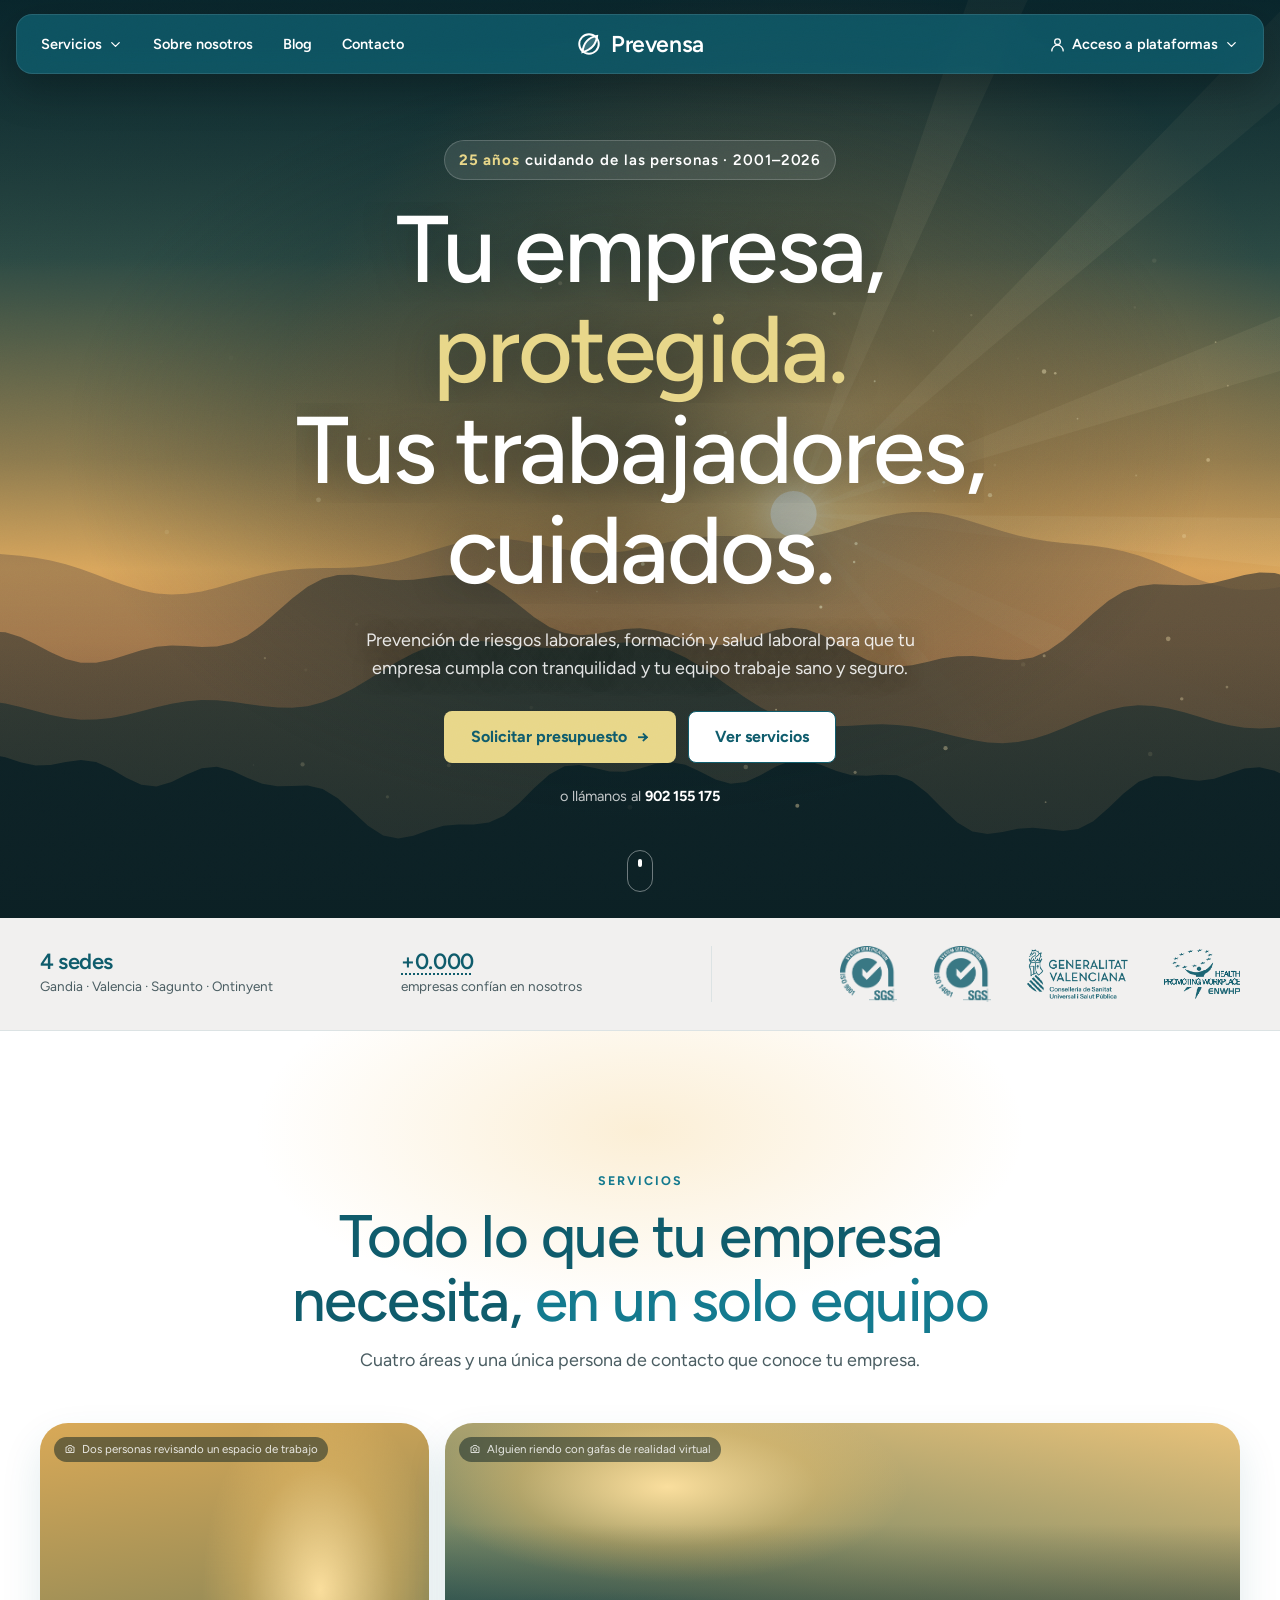
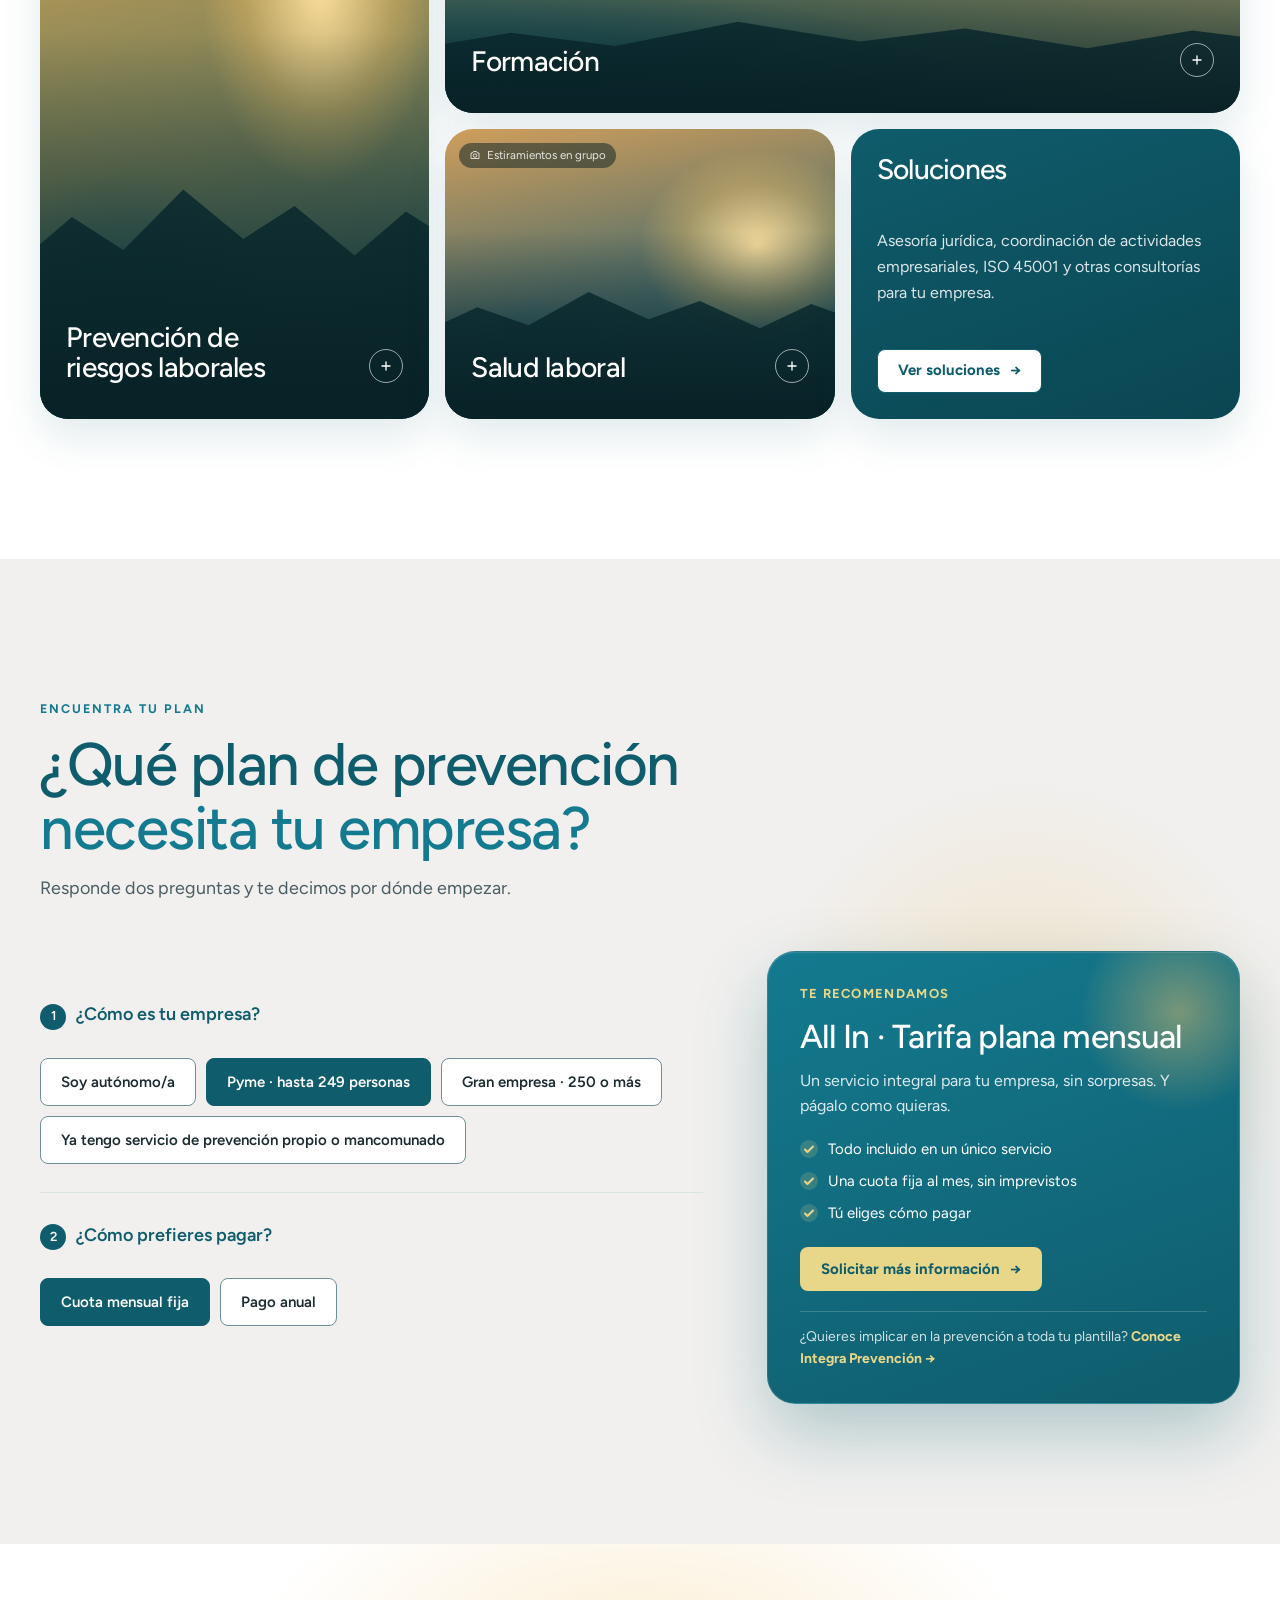
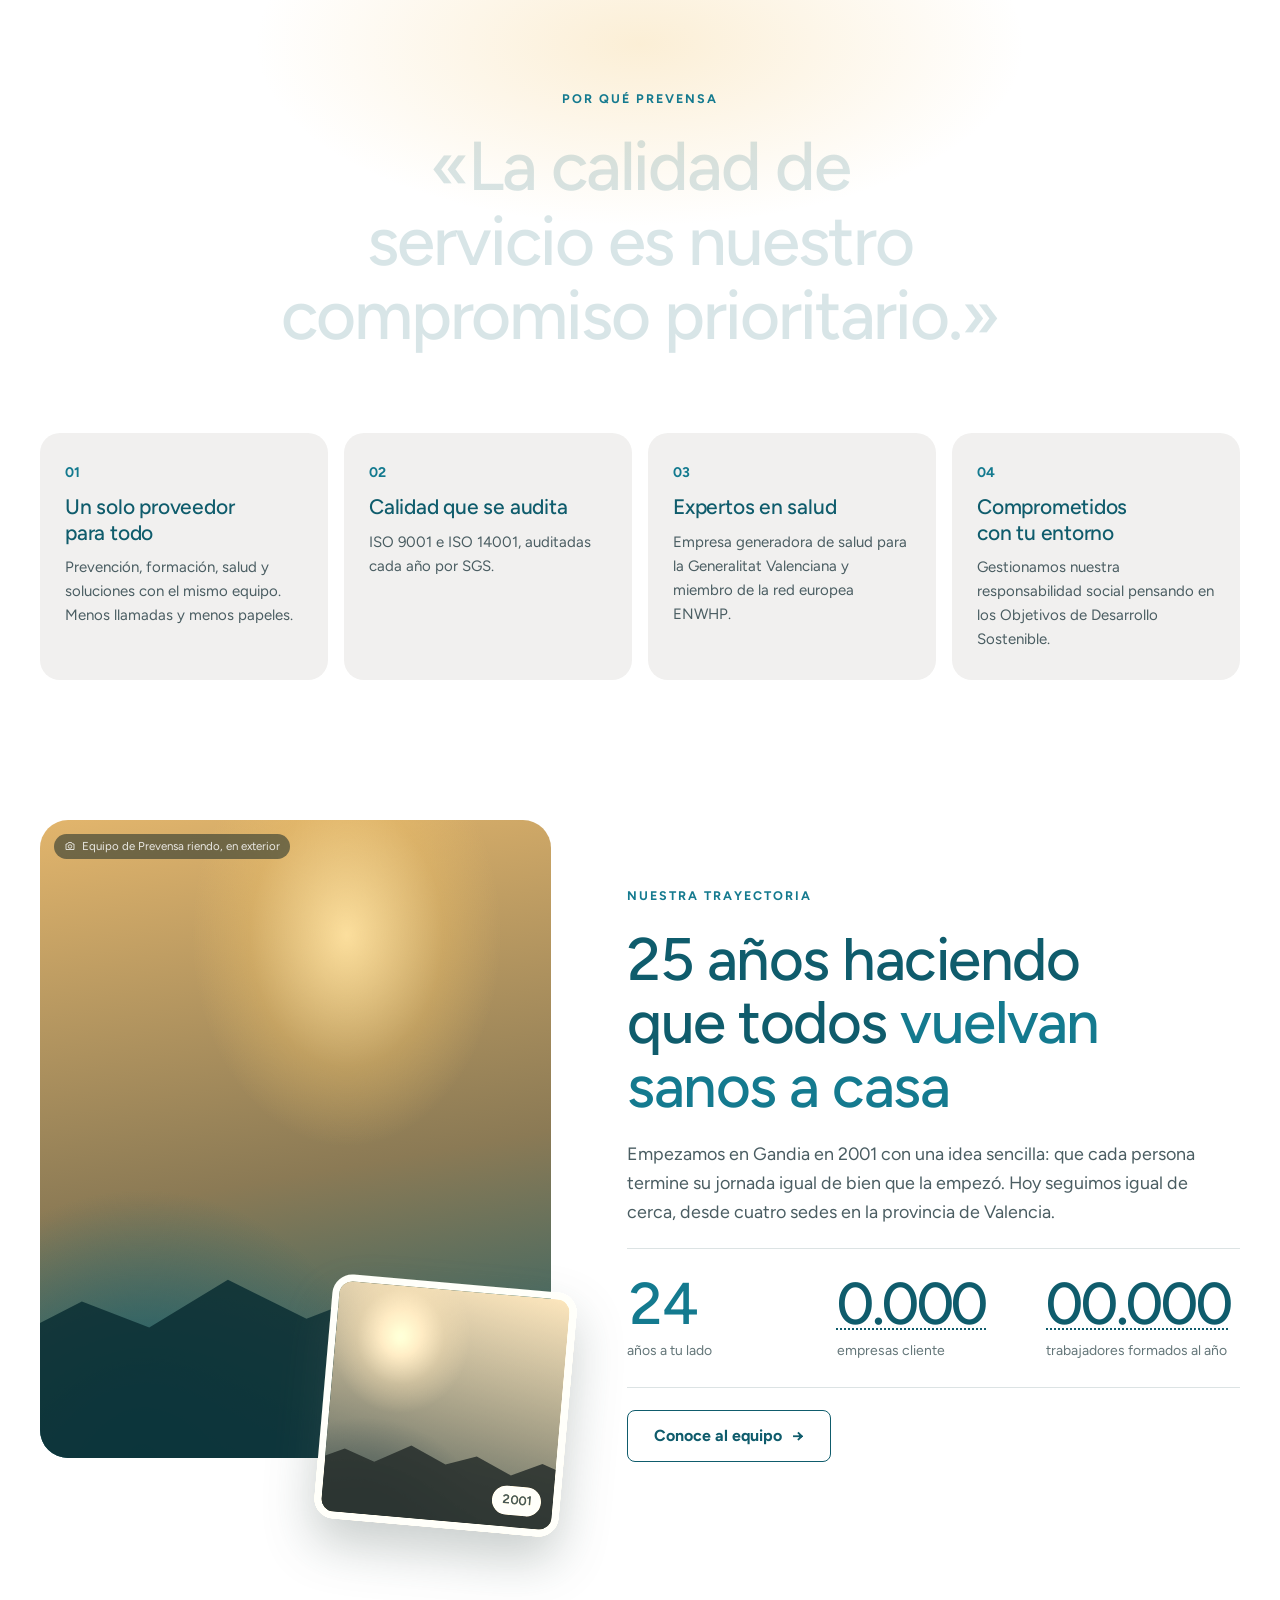
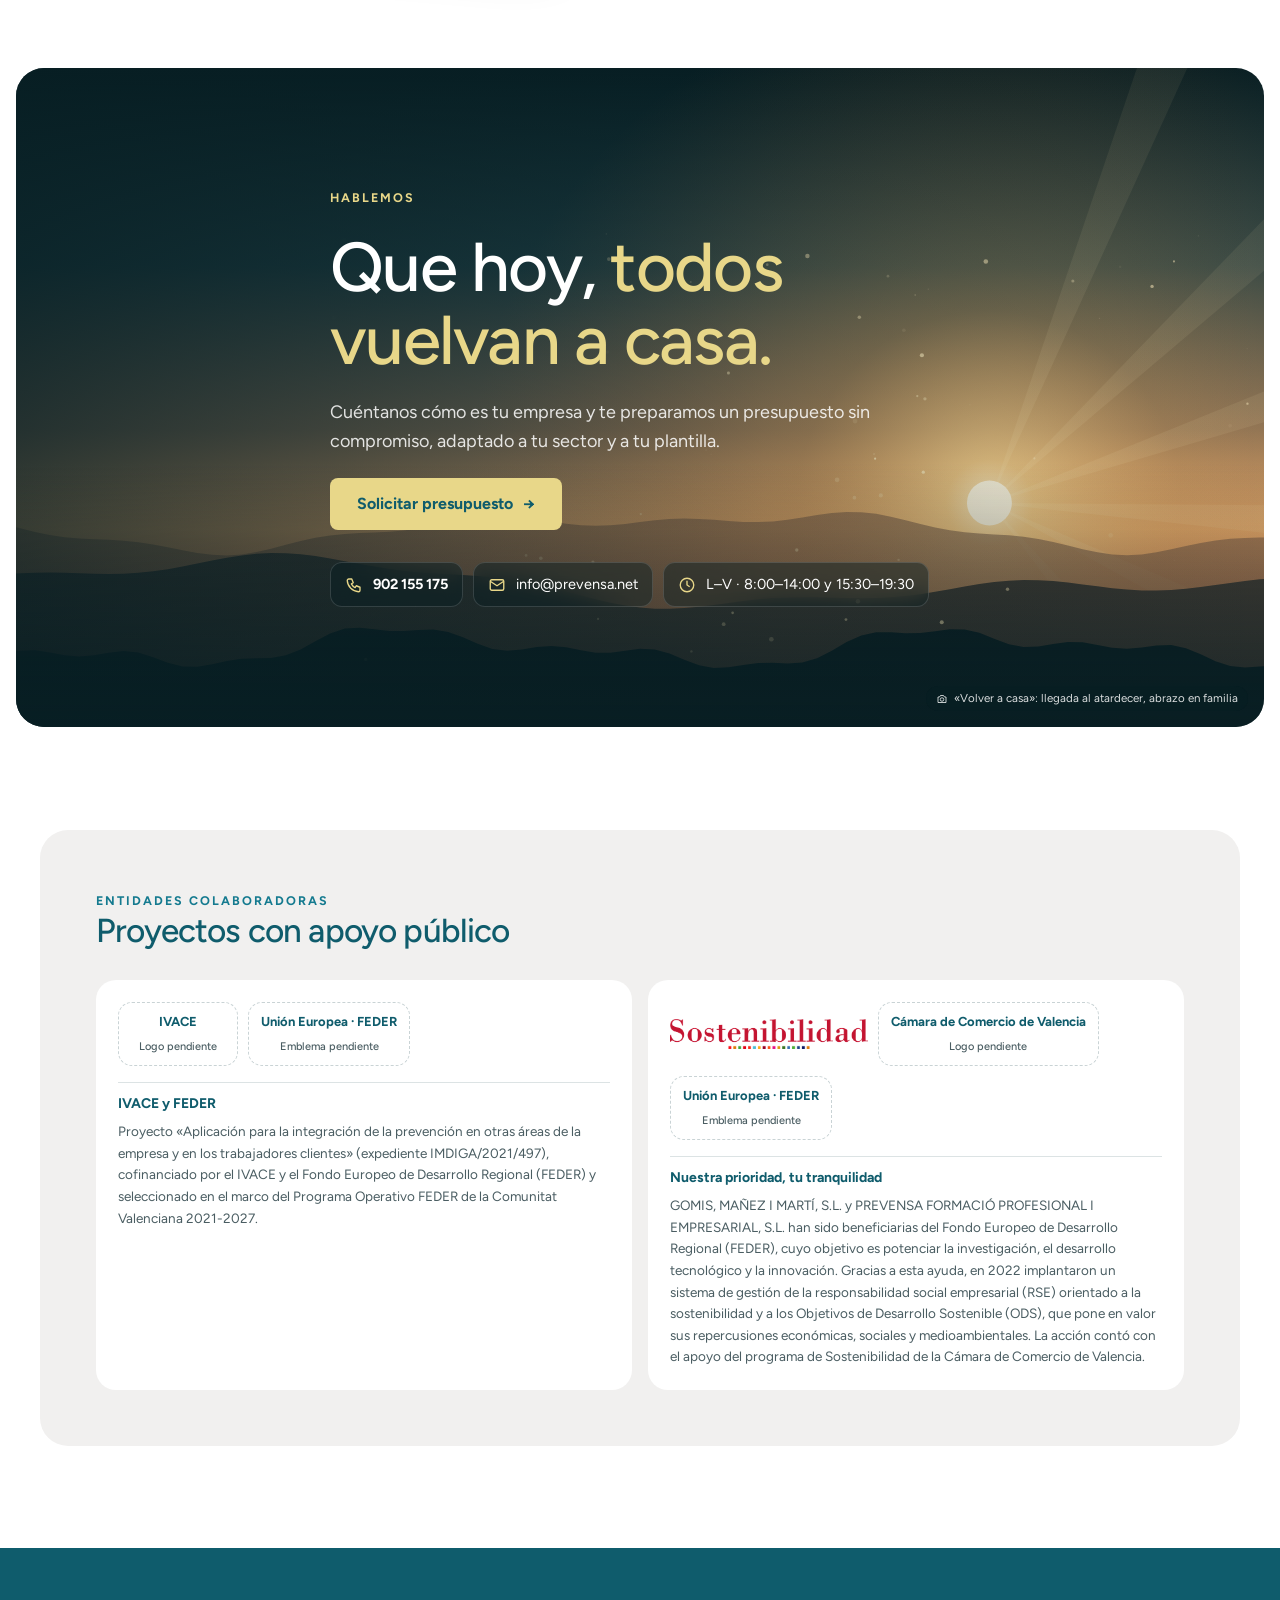
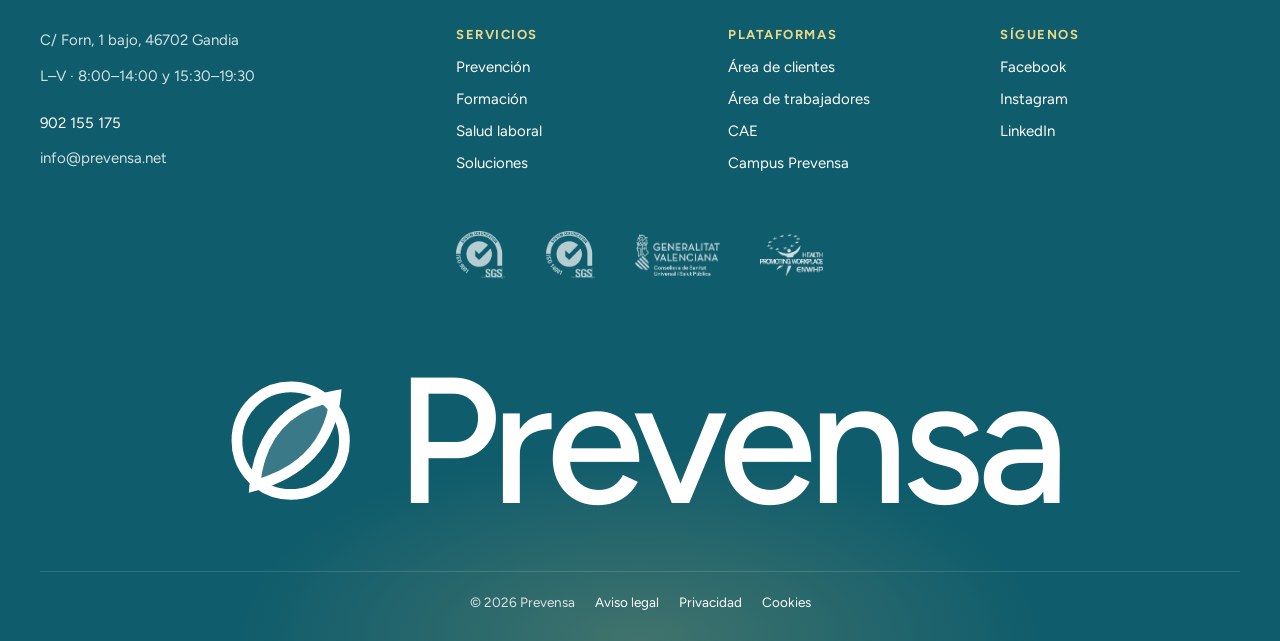
==== commit 08281d19: "Add plan finder rules for Prevensa's real plans and a spec for development The finder now asks for c" ====
--- a/proyectos/prevensa/index.html
+++ b/proyectos/prevensa/index.html
@@ -192,7 +192,7 @@
 .plan-grid{position:relative;display:grid;grid-template-columns:7fr 5fr;gap:clamp(32px,5vw,72px);align-items:center;margin-top:48px}
 .q{border:0;margin:0;padding:0 0 28px;display:grid;gap:14px}
 .q + .q{padding-top:28px;border-top:1px solid var(--linea)}
-.q legend{padding:0;margin-bottom:14px;font-size:18px;font-weight:600;color:var(--petroleo)}
+.q legend{float:left;width:100%;padding:0;margin-bottom:14px;font-size:18px;font-weight:600;color:var(--petroleo)}
 .q legend span{display:inline-grid;place-items:center;width:26px;height:26px;margin-right:10px;border-radius:50%;background:var(--petroleo);color:#fff;font-size:13px}
 .pills{display:flex;flex-wrap:wrap;gap:10px}
 .pill input{position:absolute;opacity:0;pointer-events:none}
@@ -210,6 +210,12 @@
 .result li::before{content:"";flex:none;width:18px;height:18px;border-radius:50%;background:rgba(232,215,137,.18) url("data:image/svg+xml,%3Csvg xmlns='http://www.w3.org/2000/svg' viewBox='0 0 18 18'%3E%3Cpath d='m5 9.5 2.5 2.5L13 6.5' fill='none' stroke='%23E8D789' stroke-width='2' stroke-linecap='round' stroke-linejoin='round'/%3E%3C/svg%3E")}
 .result .btn{position:relative;justify-self:start}
 .result.swap > *{animation:swap .5s var(--ease) both}
+.q .pills,.q .q-note{clear:both}
+.q:disabled .pills{opacity:.45}
+.q:disabled .pill span{cursor:not-allowed}
+.q-note{font-size:14px;color:var(--tx-2)}
+.result .extra{position:relative;margin-top:6px;padding-top:14px;border-top:1px solid rgba(255,255,255,.18);font-size:14px;color:rgba(255,255,255,.8)}
+.result .extra a{color:var(--lima);font-weight:700;text-decoration:none}
 @keyframes swap{from{opacity:0;transform:translateY(10px)}}
 
 /* ---------- Quote lit by scroll ---------- */
@@ -482,28 +488,30 @@
     <div class="plan-grid">
       <form id="planForm" class="rv" onsubmit="return false">
         <fieldset class="q">
-          <legend><span>1</span>¿Cuántas personas trabajan en tu empresa?</legend>
+          <legend><span>1</span>¿Cómo es tu empresa?</legend>
           <div class="pills">
-            <label class="pill"><input type="radio" name="size" id="s1" value="1"><span>1 a 5</span></label>
-            <label class="pill"><input type="radio" name="size" id="s2" value="2" checked><span>6 a 25</span></label>
-            <label class="pill"><input type="radio" name="size" id="s3" value="3"><span>26 a 50</span></label>
-            <label class="pill"><input type="radio" name="size" id="s4" value="4"><span>Más de 50</span></label>
+            <label class="pill"><input type="radio" name="tipo" id="t-auto" value="autonomo"><span>Soy autónomo/a</span></label>
+            <label class="pill"><input type="radio" name="tipo" id="t-pyme" value="pyme" checked><span>Pyme · hasta 249 personas</span></label>
+            <label class="pill"><input type="radio" name="tipo" id="t-gran" value="gran"><span>Gran empresa · 250 o más</span></label>
+            <label class="pill"><input type="radio" name="tipo" id="t-propio" value="propio"><span>Ya tengo servicio de prevención propio o mancomunado</span></label>
           </div>
         </fieldset>
-        <fieldset class="q">
+        <fieldset class="q" id="q2">
           <legend><span>2</span>¿Cómo prefieres pagar?</legend>
           <div class="pills">
-            <label class="pill"><input type="radio" name="pay" id="p1" value="m" checked><span>Cuota mensual</span></label>
-            <label class="pill"><input type="radio" name="pay" id="p2" value="y"><span>Pago anual</span></label>
+            <label class="pill"><input type="radio" name="pago" id="p-mes" value="mensual" checked><span>Cuota mensual fija</span></label>
+            <label class="pill"><input type="radio" name="pago" id="p-anual" value="anual"><span>Pago anual</span></label>
           </div>
+          <p class="q-note" id="q2note" hidden>Para este caso preparamos un presupuesto a medida, así que no hace falta elegir forma de pago.</p>
         </fieldset>
       </form>
       <div class="result rv" id="result" aria-live="polite">
         <small>Te recomendamos</small>
         <h3 id="rTitle">All In · Tarifa plana mensual</h3>
-        <p id="rText">Todo incluido y sin sorpresas: el servicio integral de prevención con una cuota mensual fija.</p>
-        <ul id="rList"><li>Prevención, vigilancia de la salud y formación</li><li>Una persona de contacto para todo</li><li>Sin pagos imprevistos durante el año</li></ul>
-        <a class="btn btn--lima" href="#contacto">Solicitar más información <span class="arr">→</span></a>
+        <p id="rText">Un servicio integral para tu empresa, sin sorpresas. Y págalo como quieras.</p>
+        <ul id="rList"><li>Todo incluido en un único servicio</li><li>Una cuota fija al mes, sin imprevistos</li><li>Tú eliges cómo pagar</li></ul>
+        <a class="btn btn--lima" id="rCta" href="#contacto" data-plan="all-in">Solicitar más información <span class="arr">→</span></a>
+        <p class="extra">¿Quieres implicar en la prevención a toda tu plantilla? <a href="#servicios">Conoce Integra Prevención →</a></p>
       </div>
     </div>
   </div>
@@ -723,26 +731,39 @@
     t.addEventListener('pointermove', function(e){ var r = t.getBoundingClientRect(); t.style.setProperty('--mx', (e.clientX-r.left)+'px'); t.style.setProperty('--my', (e.clientY-r.top)+'px'); });
   });
 
-  /* ---------- Plan finder (example plans, to confirm with Prevensa) ---------- */
-  var plans = {
-    m: {t:'All In · Tarifa plana mensual', p:'Todo incluido y sin sorpresas: el servicio integral de prevención con una cuota mensual fija.'},
-    y: {t:'All In · Pago anual', p:'El mismo servicio integral en un único pago al año, para olvidarte de la prevención hasta la renovación.'},
-    big: {t:'Plan a medida', p:'Para plantillas grandes o varios centros: un técnico de referencia y un plan diseñado para tu organización.'}
+  /* ---------- Plan finder: rules in proyectos/prevensa/encuentra-tu-plan.md ---------- */
+  var PLANS = {
+    'all-in':      {t:'All In · Tarifa plana mensual', p:'Un servicio integral para tu empresa, sin sorpresas. Y págalo como quieras.',
+                    l:['Todo incluido en un único servicio','Una cuota fija al mes, sin imprevistos','Tú eliges cómo pagar']},
+    'autonomos':   {t:'Plan Autónomos', p:'Prevención ágil y ajustada en costes, con garantía de cumplimiento de tus obligaciones legales y una cobertura integral anual.',
+                    l:['Prevención ágil y ajustada en costes','Cumplimiento de tus obligaciones legales garantizado','Cobertura integral durante todo el año']},
+    'pymes':       {t:'Plan Pymes', p:'Un servicio adaptado a las necesidades de tu empresa, especializado y con experiencia.',
+                    l:['Adaptado a las necesidades de tu empresa','Equipo técnico especializado','25 años de experiencia en prevención']},
+    'gran-empresa':{t:'Plan Gran empresa', p:'Un servicio especializado y con dedicación exclusiva, un valor añadido en la gestión de seguridad y salud.',
+                    l:['Dedicación exclusiva a tu organización','Equipo especializado','Valor añadido en la gestión de seguridad y salud']},
+    'especialidades':{t:'Especialidades', p:'Contrata solo las actividades que necesites para complementar el trabajo de tu servicio de prevención propio o mancomunado.',
+                    l:['Actividades preventivas sueltas, a la carta','Complementa tu servicio propio o mancomunado','Sin cambiar tu organización actual']}
   };
-  var lists = {
-    1:['Evaluación de riesgos de tus puestos','Reconocimientos médicos del equipo','Formación obligatoria online'],
-    2:['Prevención, vigilancia de la salud y formación','Una persona de contacto para todo','Sin pagos imprevistos durante el año'],
-    3:['Visitas periódicas de tu técnico','Coordinación de actividades empresariales (CAE)','Formación presencial en tus instalaciones'],
-    4:['Técnico de referencia asignado','Planes de bienestar y salud en la empresa','Informes y seguimiento para dirección']
-  };
-  var form = document.getElementById('planForm'), res = document.getElementById('result');
-  form.addEventListener('change', function(){
-    var s = form.size.value, pay = form.pay.value, k = s === '4' ? 'big' : pay;
-    document.getElementById('rTitle').textContent = plans[k].t;
-    document.getElementById('rText').textContent = plans[k].p;
-    document.getElementById('rList').innerHTML = lists[s].map(function(x){ return '<li>'+x+'</li>'; }).join('');
+  function pickPlan(tipo, pago){
+    if(tipo === 'gran') return 'gran-empresa';
+    if(tipo === 'propio') return 'especialidades';
+    if(pago === 'mensual') return 'all-in';
+    return tipo === 'autonomo' ? 'autonomos' : 'pymes';
+  }
+  var form = document.getElementById('planForm'), res = document.getElementById('result'), q2 = document.getElementById('q2'), shown = 'all-in';
+  function updatePlan(){
+    var tipo = form.tipo.value, noPago = (tipo === 'gran' || tipo === 'propio');
+    q2.disabled = noPago; document.getElementById('q2note').hidden = !noPago;
+    var k = pickPlan(tipo, form.pago.value);
+    if(k === shown) return; shown = k;
+    var d = PLANS[k];
+    document.getElementById('rTitle').textContent = d.t;
+    document.getElementById('rText').textContent = d.p;
+    document.getElementById('rList').innerHTML = d.l.map(function(x){ return '<li>'+x+'</li>'; }).join('');
+    document.getElementById('rCta').setAttribute('data-plan', k);
     res.classList.remove('swap'); void res.offsetWidth; res.classList.add('swap');
-  });
+  }
+  form.addEventListener('change', updatePlan);
 
   /* ---------- Quote words light up as you scroll ---------- */
   var q = document.getElementById('quote');
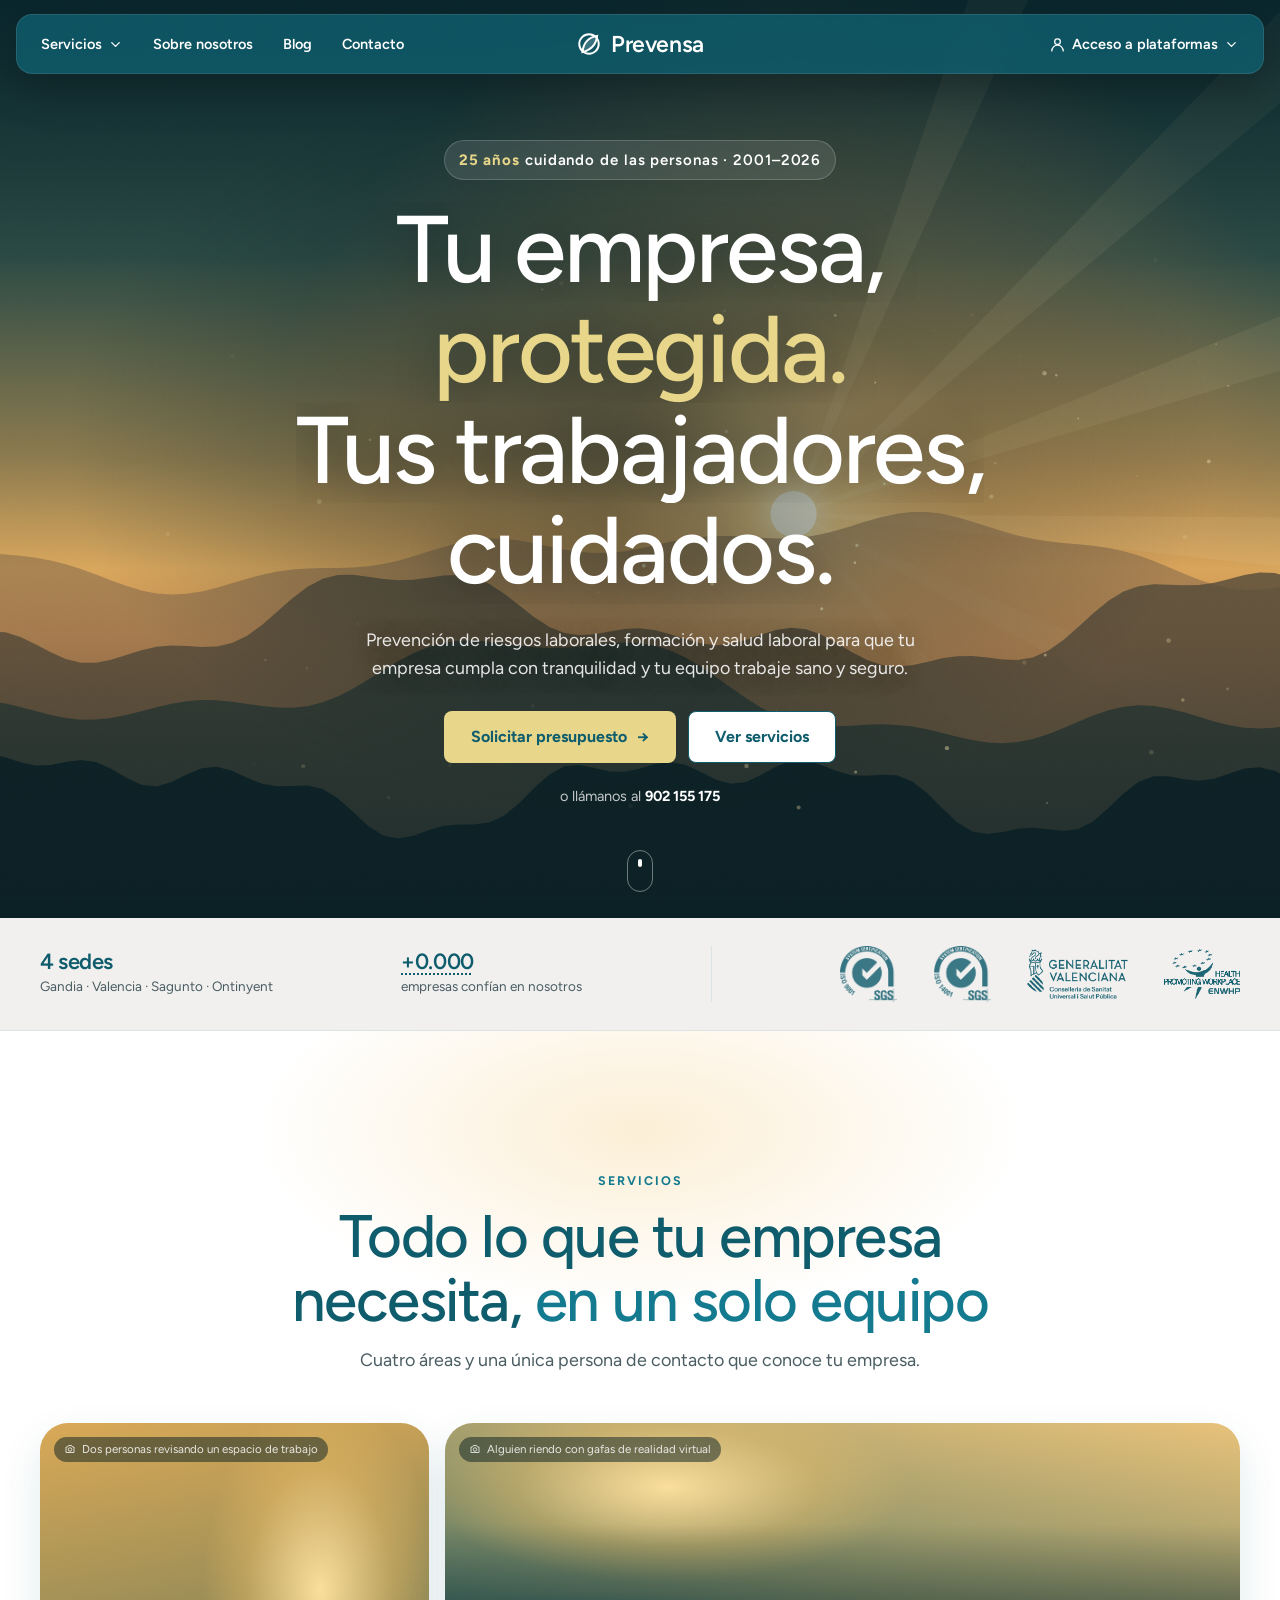
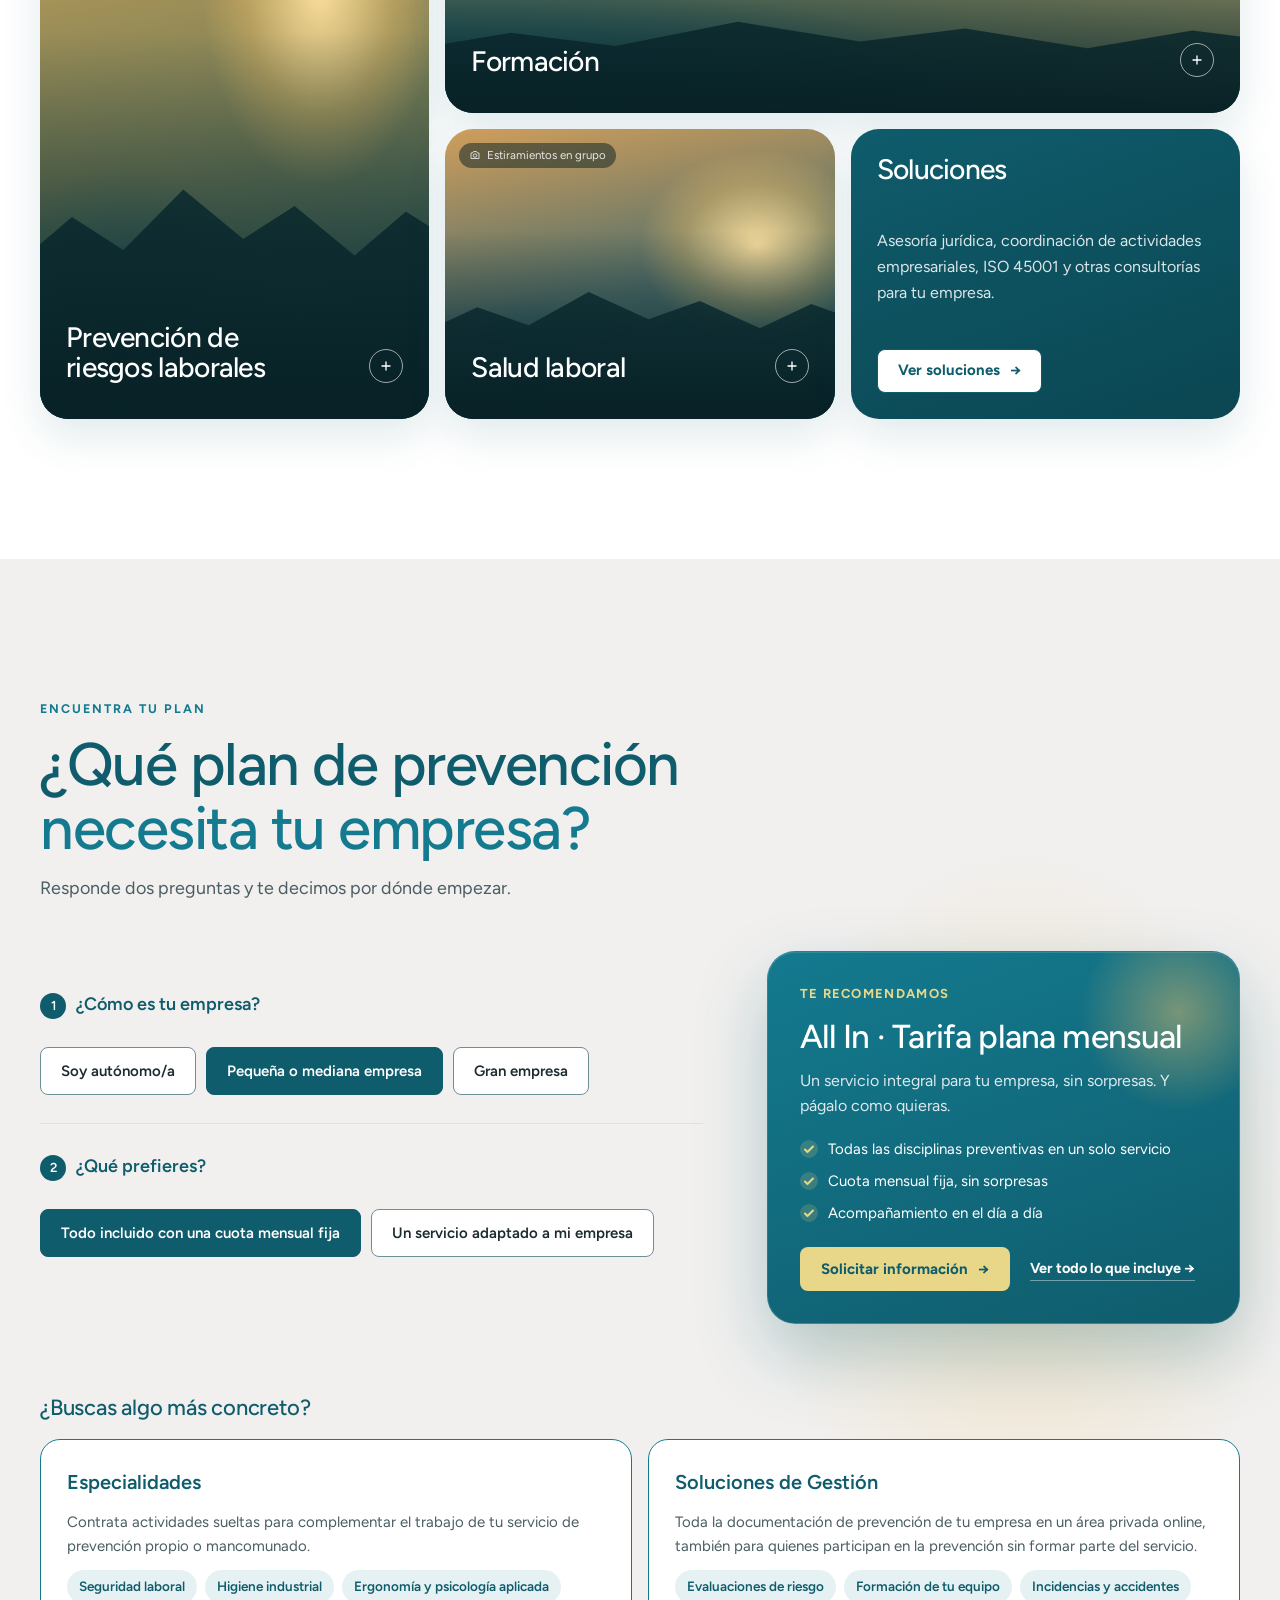
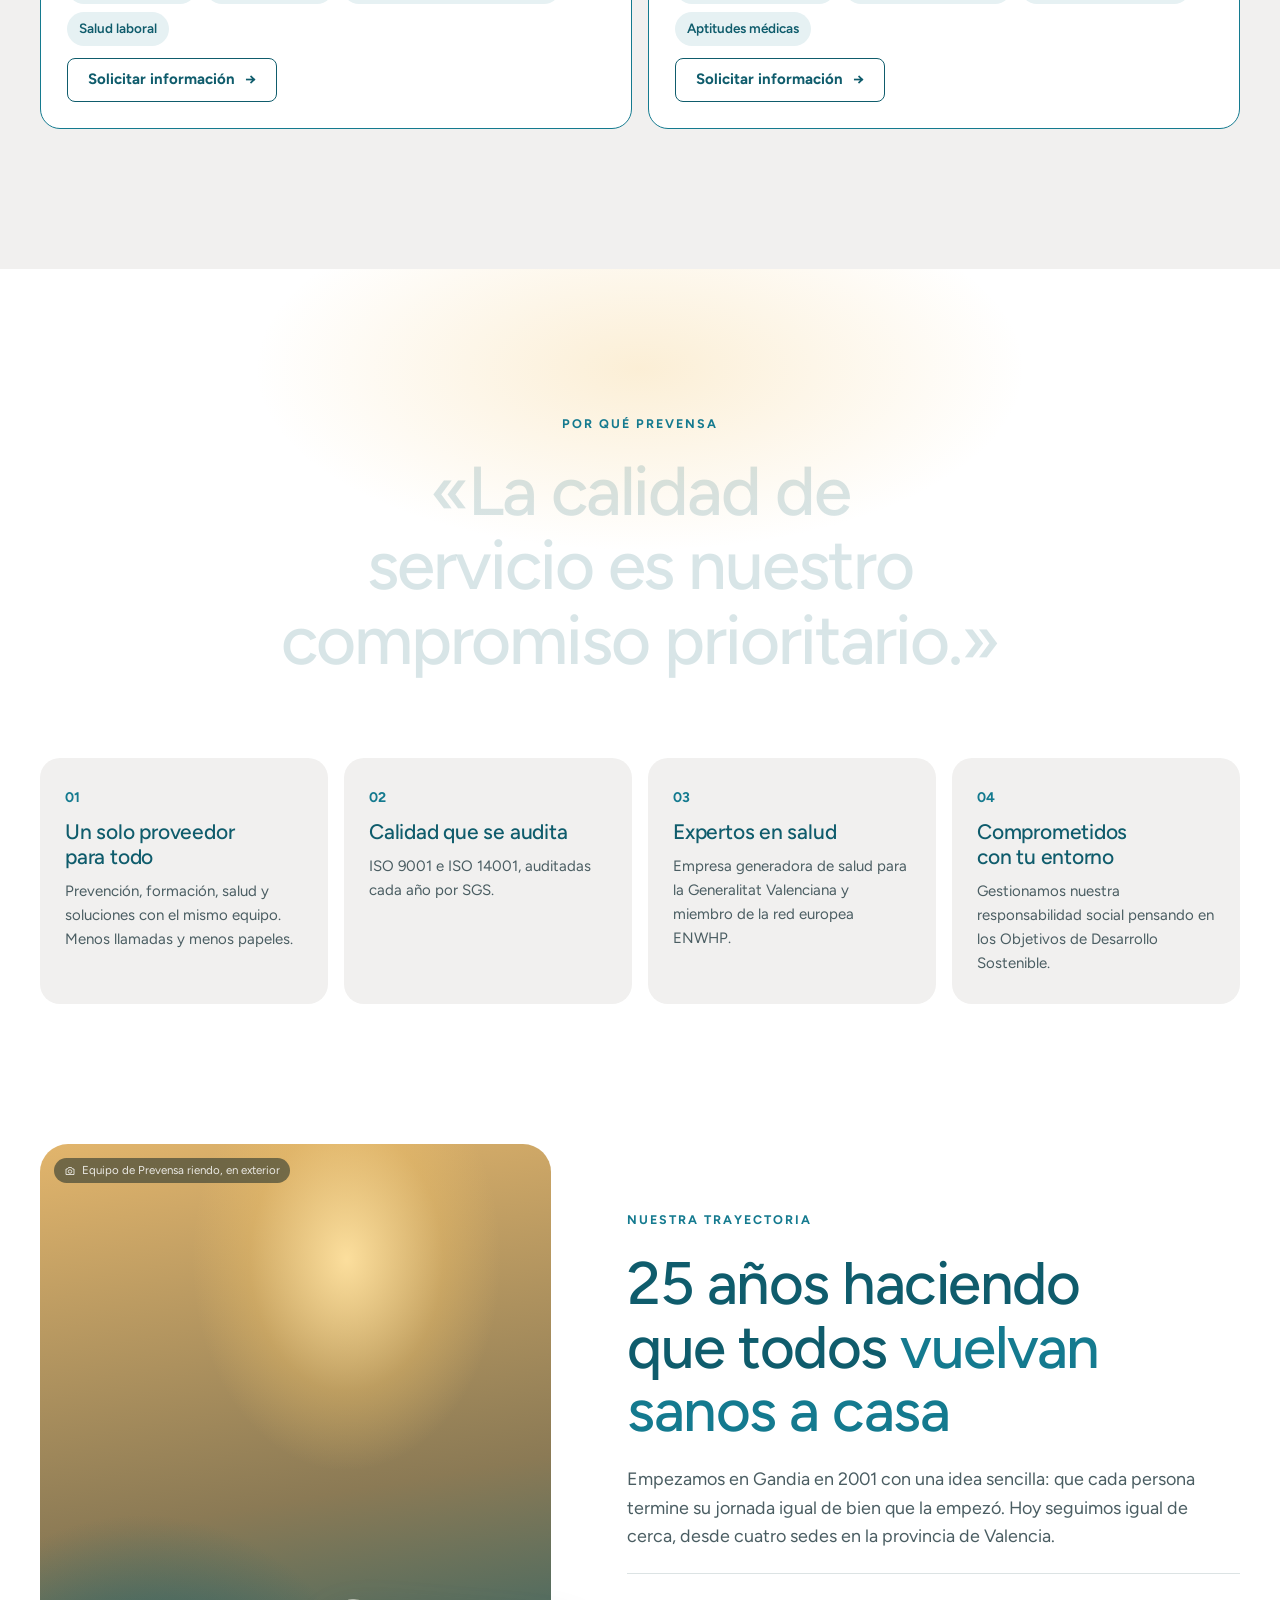
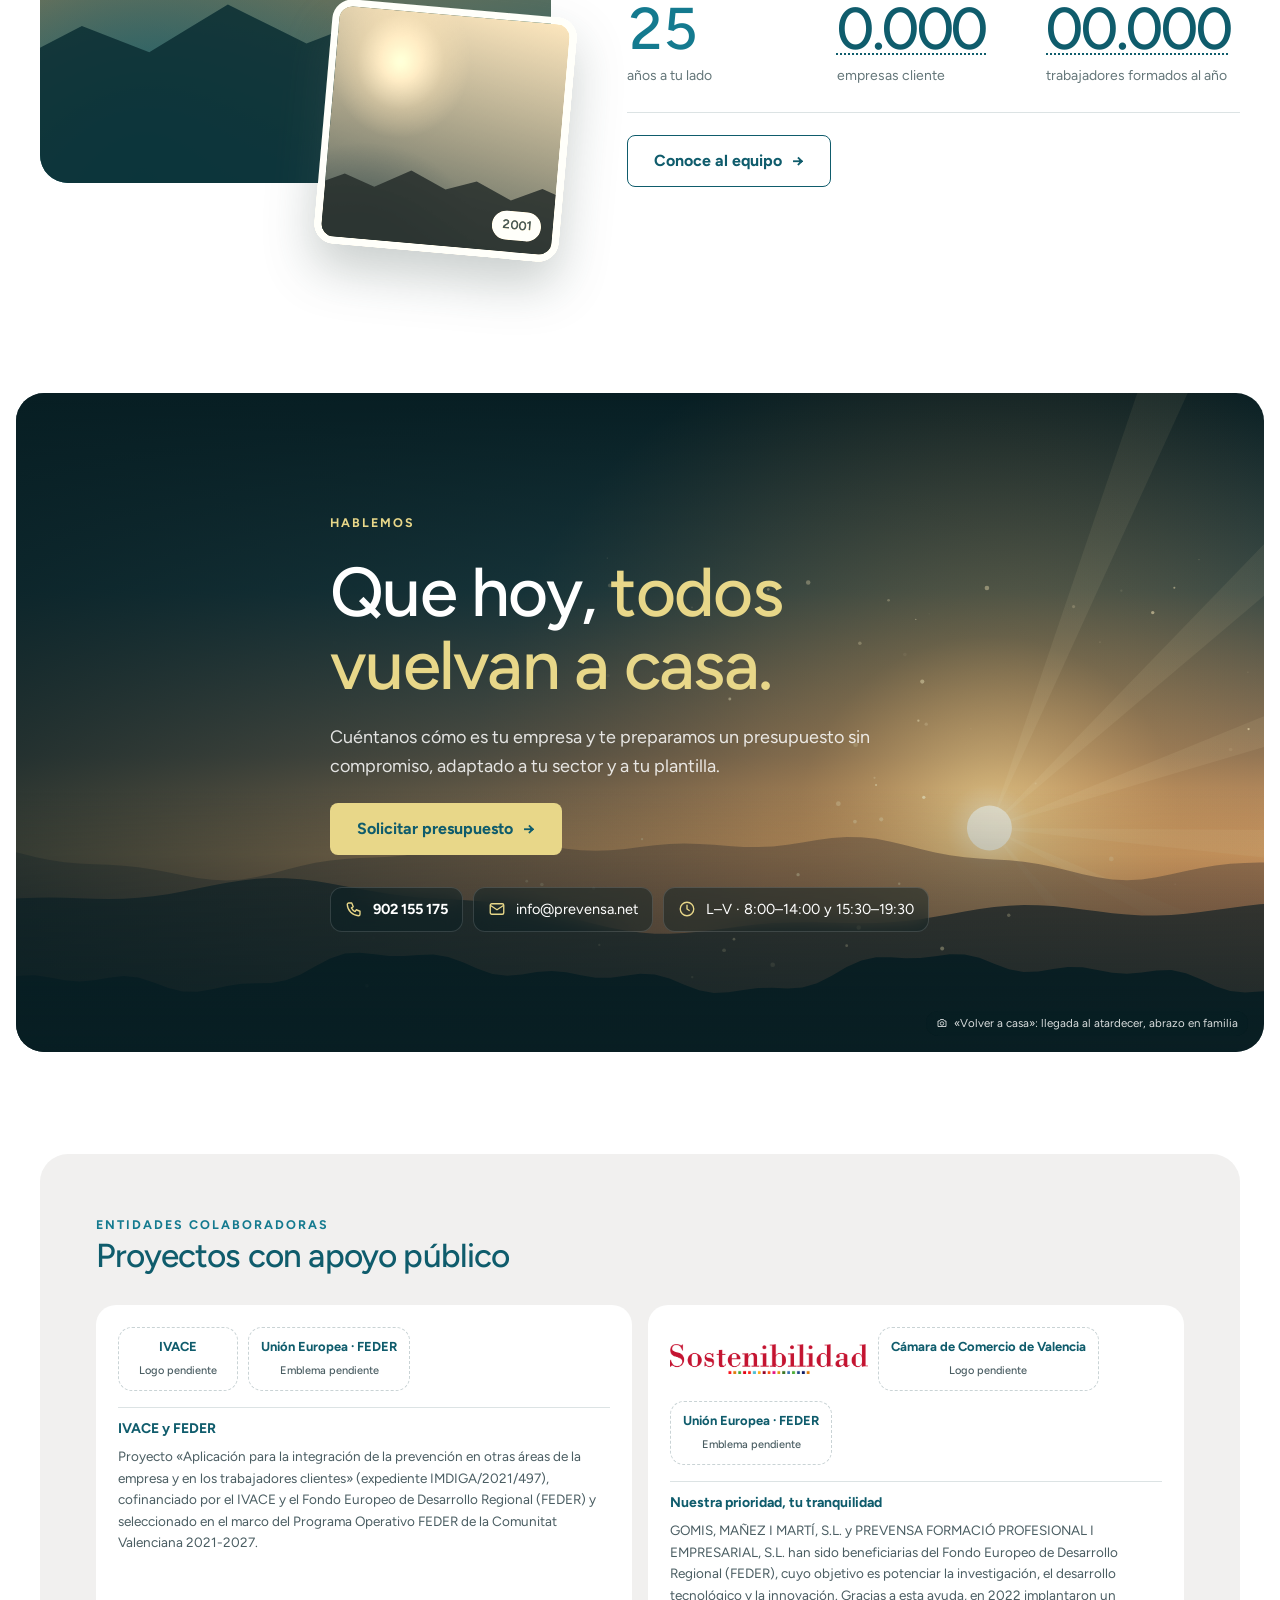
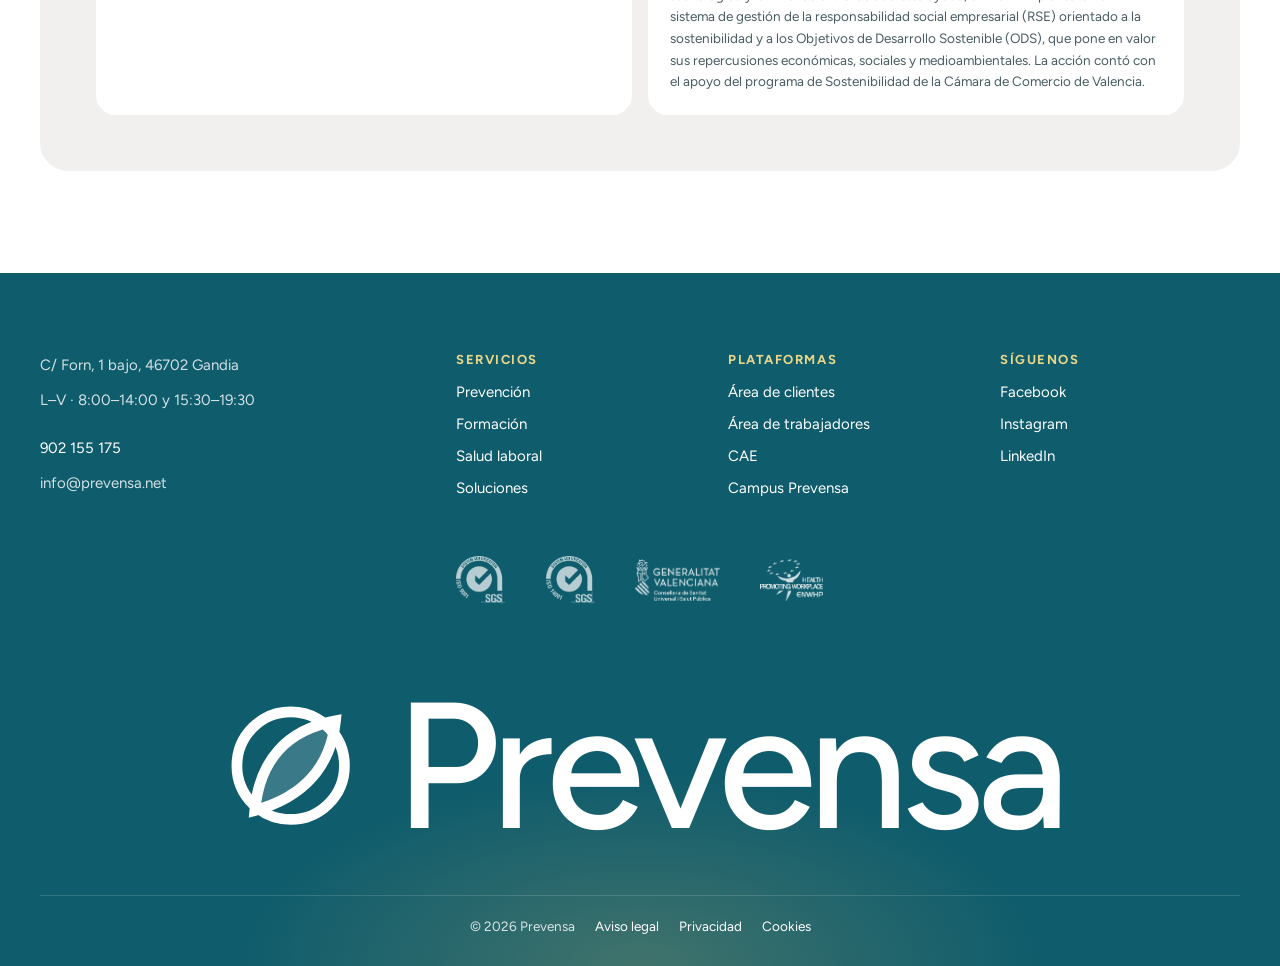
==== commit 8cd8022f: "Document plans for the plan finder and the PRL service page planes-desarrollo.md replaces encuentra-" ====
--- a/proyectos/prevensa/index.html
+++ b/proyectos/prevensa/index.html
@@ -214,8 +214,19 @@
 .q:disabled .pills{opacity:.45}
 .q:disabled .pill span{cursor:not-allowed}
 .q-note{font-size:14px;color:var(--tx-2)}
-.result .extra{position:relative;margin-top:6px;padding-top:14px;border-top:1px solid rgba(255,255,255,.18);font-size:14px;color:rgba(255,255,255,.8)}
-.result .extra a{color:var(--lima);font-weight:700;text-decoration:none}
+.result .acts{position:relative;display:flex;flex-wrap:wrap;align-items:center;gap:12px 20px}
+.result .more-link{color:#fff;font-weight:700;font-size:14.5px;text-decoration:none;border-bottom:1px solid rgba(255,255,255,.4)}
+.result .more-link:hover{border-color:var(--lima)}
+.comp{position:relative;margin-top:72px;display:grid;gap:20px}
+.comp > h3{font-size:22px;color:var(--petroleo);letter-spacing:-.01em}
+.comp-grid{display:grid;grid-template-columns:1fr 1fr;gap:16px}
+.ccard{display:flex;flex-direction:column;gap:12px;padding:26px;border-radius:var(--r-md);background:#fff;border:1.5px solid var(--oceano)}
+.ccard h4{margin:0;font-size:20px;font-weight:600;color:var(--petroleo)}
+.ccard p{font-size:15px;color:var(--tx-2)}
+.chips{display:flex;flex-wrap:wrap;gap:8px;list-style:none;margin:0;padding:0}
+.chips li{padding:6px 12px;border-radius:999px;background:var(--azul-claro,#E6F1F3);color:var(--petroleo);font-size:13.5px;font-weight:600}
+.ccard .btn{margin-top:auto;align-self:flex-start}
+@media (max-width:900px){.comp-grid{grid-template-columns:1fr}}
 @keyframes swap{from{opacity:0;transform:translateY(10px)}}
 
 /* ---------- Quote lit by scroll ---------- */
@@ -491,27 +502,45 @@
           <legend><span>1</span>¿Cómo es tu empresa?</legend>
           <div class="pills">
             <label class="pill"><input type="radio" name="tipo" id="t-auto" value="autonomo"><span>Soy autónomo/a</span></label>
-            <label class="pill"><input type="radio" name="tipo" id="t-pyme" value="pyme" checked><span>Pyme · hasta 249 personas</span></label>
-            <label class="pill"><input type="radio" name="tipo" id="t-gran" value="gran"><span>Gran empresa · 250 o más</span></label>
-            <label class="pill"><input type="radio" name="tipo" id="t-propio" value="propio"><span>Ya tengo servicio de prevención propio o mancomunado</span></label>
+            <label class="pill"><input type="radio" name="tipo" id="t-pyme" value="pyme" checked><span>Pequeña o mediana empresa</span></label>
+            <label class="pill"><input type="radio" name="tipo" id="t-gran" value="gran"><span>Gran empresa</span></label>
           </div>
         </fieldset>
         <fieldset class="q" id="q2">
-          <legend><span>2</span>¿Cómo prefieres pagar?</legend>
+          <legend><span>2</span>¿Qué prefieres?</legend>
           <div class="pills">
-            <label class="pill"><input type="radio" name="pago" id="p-mes" value="mensual" checked><span>Cuota mensual fija</span></label>
-            <label class="pill"><input type="radio" name="pago" id="p-anual" value="anual"><span>Pago anual</span></label>
+            <label class="pill"><input type="radio" name="pref" id="p-int" value="integral" checked><span>Todo incluido con una cuota mensual fija</span></label>
+            <label class="pill"><input type="radio" name="pref" id="p-ad" value="adaptado"><span>Un servicio adaptado a mi empresa</span></label>
           </div>
-          <p class="q-note" id="q2note" hidden>Para este caso preparamos un presupuesto a medida, así que no hace falta elegir forma de pago.</p>
+          <p class="q-note" id="q2note" hidden>Para autónomos tenemos un plan pensado para ti, con cobertura integral anual.</p>
         </fieldset>
       </form>
       <div class="result rv" id="result" aria-live="polite">
         <small>Te recomendamos</small>
         <h3 id="rTitle">All In · Tarifa plana mensual</h3>
         <p id="rText">Un servicio integral para tu empresa, sin sorpresas. Y págalo como quieras.</p>
-        <ul id="rList"><li>Todo incluido en un único servicio</li><li>Una cuota fija al mes, sin imprevistos</li><li>Tú eliges cómo pagar</li></ul>
-        <a class="btn btn--lima" id="rCta" href="#contacto" data-plan="all-in">Solicitar más información <span class="arr">→</span></a>
-        <p class="extra">¿Quieres implicar en la prevención a toda tu plantilla? <a href="#servicios">Conoce Integra Prevención →</a></p>
+        <ul id="rList"><li>Todas las disciplinas preventivas en un solo servicio</li><li>Cuota mensual fija, sin sorpresas</li><li>Acompañamiento en el día a día</li></ul>
+        <div class="acts">
+          <a class="btn btn--lima" id="rCta" href="#contacto" data-plan="all-in">Solicitar información <span class="arr">→</span></a>
+          <a class="more-link" id="rMore" href="#servicios">Ver todo lo que incluye →</a>
+        </div>
+      </div>
+    </div>
+    <div class="comp rv">
+      <h3>¿Buscas algo más concreto?</h3>
+      <div class="comp-grid">
+        <div class="ccard">
+          <h4>Especialidades</h4>
+          <p>Contrata actividades sueltas para complementar el trabajo de tu servicio de prevención propio o mancomunado.</p>
+          <ul class="chips"><li>Seguridad laboral</li><li>Higiene industrial</li><li>Ergonomía y psicología aplicada</li><li>Salud laboral</li></ul>
+          <a class="btn btn--secondary" href="#contacto">Solicitar información <span class="arr">→</span></a>
+        </div>
+        <div class="ccard">
+          <h4>Soluciones de Gestión</h4>
+          <p>Toda la documentación de prevención de tu empresa en un área privada online, también para quienes participan en la prevención sin formar parte del servicio.</p>
+          <ul class="chips"><li>Evaluaciones de riesgo</li><li>Formación de tu equipo</li><li>Incidencias y accidentes</li><li>Aptitudes médicas</li></ul>
+          <a class="btn btn--secondary" href="#contacto">Solicitar información <span class="arr">→</span></a>
+        </div>
       </div>
     </div>
   </div>
@@ -731,30 +760,27 @@
     t.addEventListener('pointermove', function(e){ var r = t.getBoundingClientRect(); t.style.setProperty('--mx', (e.clientX-r.left)+'px'); t.style.setProperty('--my', (e.clientY-r.top)+'px'); });
   });
 
-  /* ---------- Plan finder: rules in proyectos/prevensa/encuentra-tu-plan.md ---------- */
+  /* ---------- Plan finder: rules in proyectos/prevensa/planes-desarrollo.md ---------- */
   var PLANS = {
     'all-in':      {t:'All In · Tarifa plana mensual', p:'Un servicio integral para tu empresa, sin sorpresas. Y págalo como quieras.',
-                    l:['Todo incluido en un único servicio','Una cuota fija al mes, sin imprevistos','Tú eliges cómo pagar']},
+                    l:['Todas las disciplinas preventivas en un solo servicio','Cuota mensual fija, sin sorpresas','Acompañamiento en el día a día']},
     'autonomos':   {t:'Plan Autónomos', p:'Prevención ágil y ajustada en costes, con garantía de cumplimiento de tus obligaciones legales y una cobertura integral anual.',
-                    l:['Prevención ágil y ajustada en costes','Cumplimiento de tus obligaciones legales garantizado','Cobertura integral durante todo el año']},
+                    l:['Evaluación de riesgos de tu puesto','Formación y reconocimiento médico','Asesoramiento en CAE y jurídico-técnico']},
     'pymes':       {t:'Plan Pymes', p:'Un servicio adaptado a las necesidades de tu empresa, especializado y con experiencia.',
-                    l:['Adaptado a las necesidades de tu empresa','Equipo técnico especializado','25 años de experiencia en prevención']},
-    'gran-empresa':{t:'Plan Gran empresa', p:'Un servicio especializado y con dedicación exclusiva, un valor añadido en la gestión de seguridad y salud.',
-                    l:['Dedicación exclusiva a tu organización','Equipo especializado','Valor añadido en la gestión de seguridad y salud']},
-    'especialidades':{t:'Especialidades', p:'Contrata solo las actividades que necesites para complementar el trabajo de tu servicio de prevención propio o mancomunado.',
-                    l:['Actividades preventivas sueltas, a la carta','Complementa tu servicio propio o mancomunado','Sin cambiar tu organización actual']}
+                    l:['Análisis inicial de riesgos','Plan anual de actividades preventivas','Formación para tu equipo']},
+    'gran-empresa':{t:'Plan Gran Empresa', p:'Un servicio especializado y con dedicación exclusiva, un valor añadido en la gestión de seguridad y salud.',
+                    l:['Coordinador único para tu empresa','Coordinación multicentro, técnica y médica','Promoción de la salud personalizada']}
   };
-  function pickPlan(tipo, pago){
-    if(tipo === 'gran') return 'gran-empresa';
-    if(tipo === 'propio') return 'especialidades';
-    if(pago === 'mensual') return 'all-in';
-    return tipo === 'autonomo' ? 'autonomos' : 'pymes';
+  function pickPlan(empresa, prefiere){
+    if(empresa === 'autonomo') return 'autonomos';
+    if(prefiere === 'integral') return 'all-in';
+    return empresa === 'gran' ? 'gran-empresa' : 'pymes';
   }
   var form = document.getElementById('planForm'), res = document.getElementById('result'), q2 = document.getElementById('q2'), shown = 'all-in';
   function updatePlan(){
-    var tipo = form.tipo.value, noPago = (tipo === 'gran' || tipo === 'propio');
-    q2.disabled = noPago; document.getElementById('q2note').hidden = !noPago;
-    var k = pickPlan(tipo, form.pago.value);
+    var tipo = form.tipo.value, auto = tipo === 'autonomo';
+    q2.disabled = auto; document.getElementById('q2note').hidden = !auto;
+    var k = pickPlan(tipo, form.pref.value);
     if(k === shown) return; shown = k;
     var d = PLANS[k];
     document.getElementById('rTitle').textContent = d.t;
